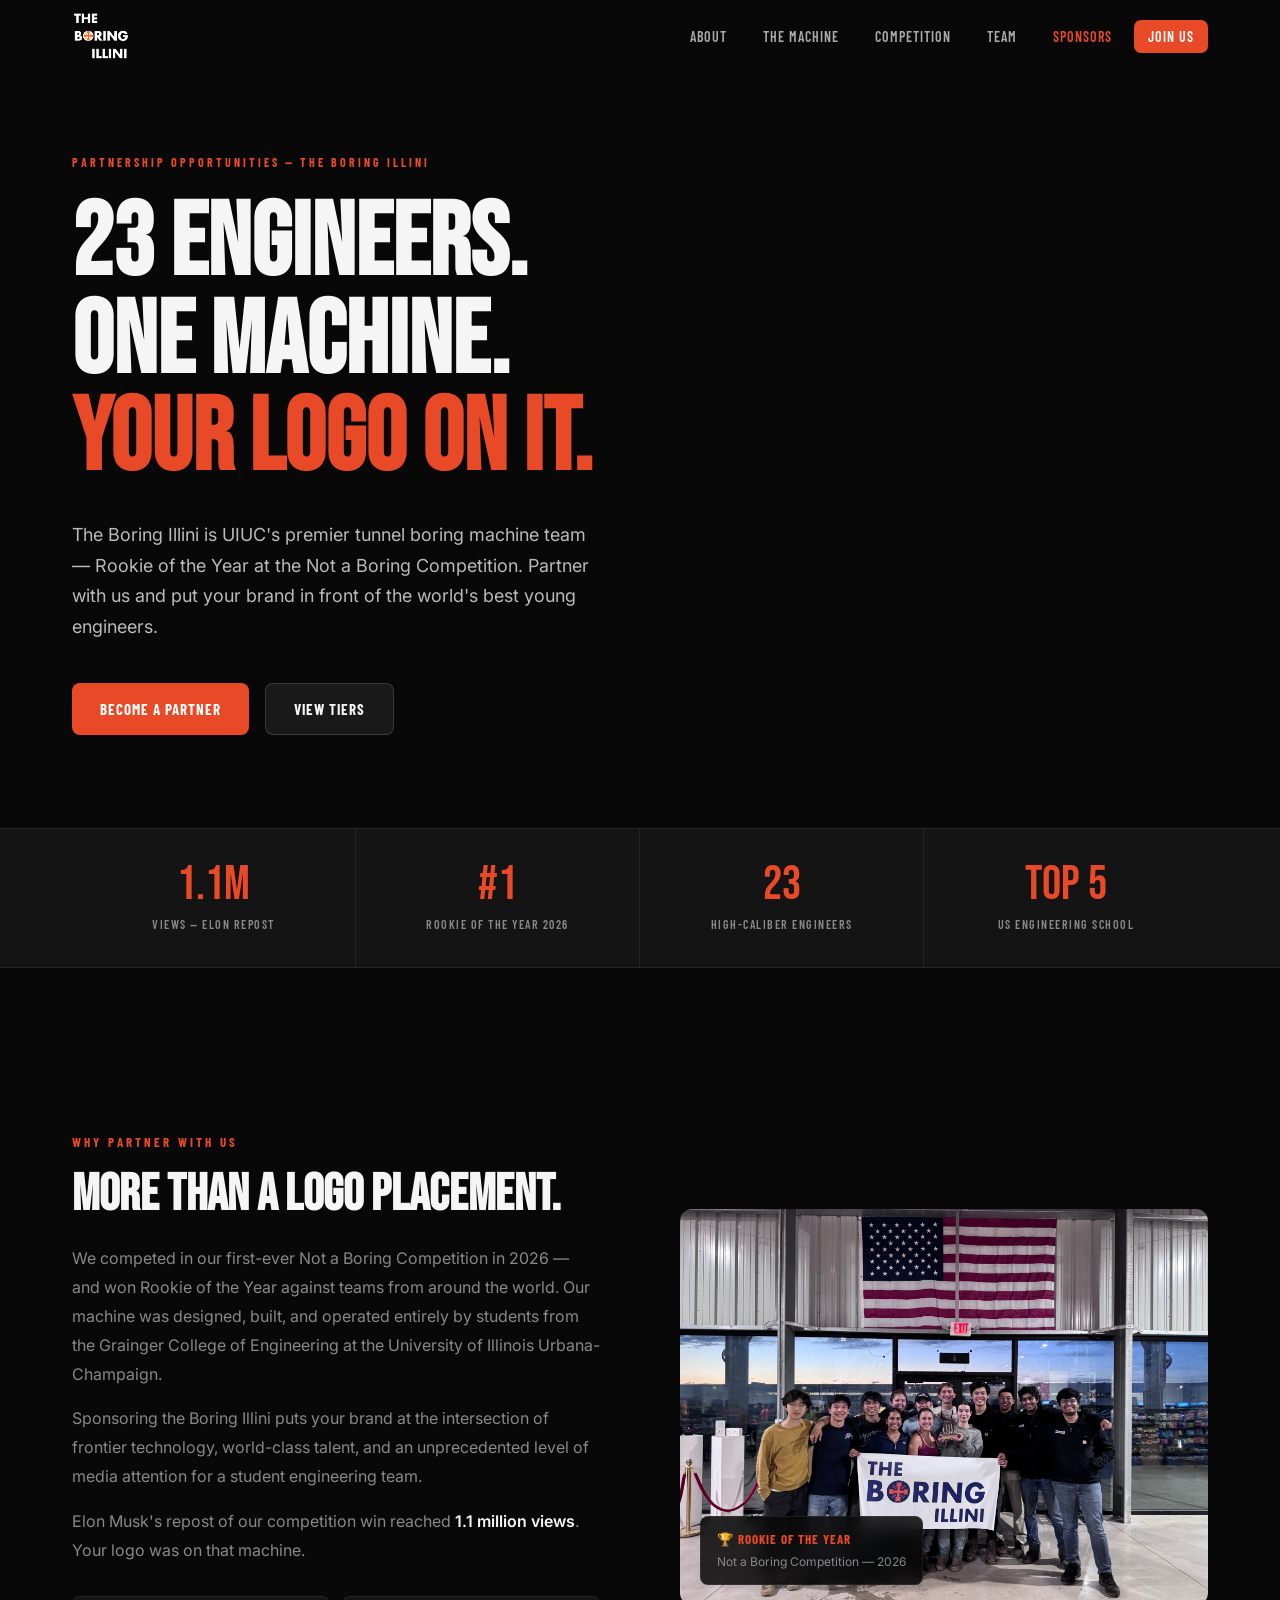
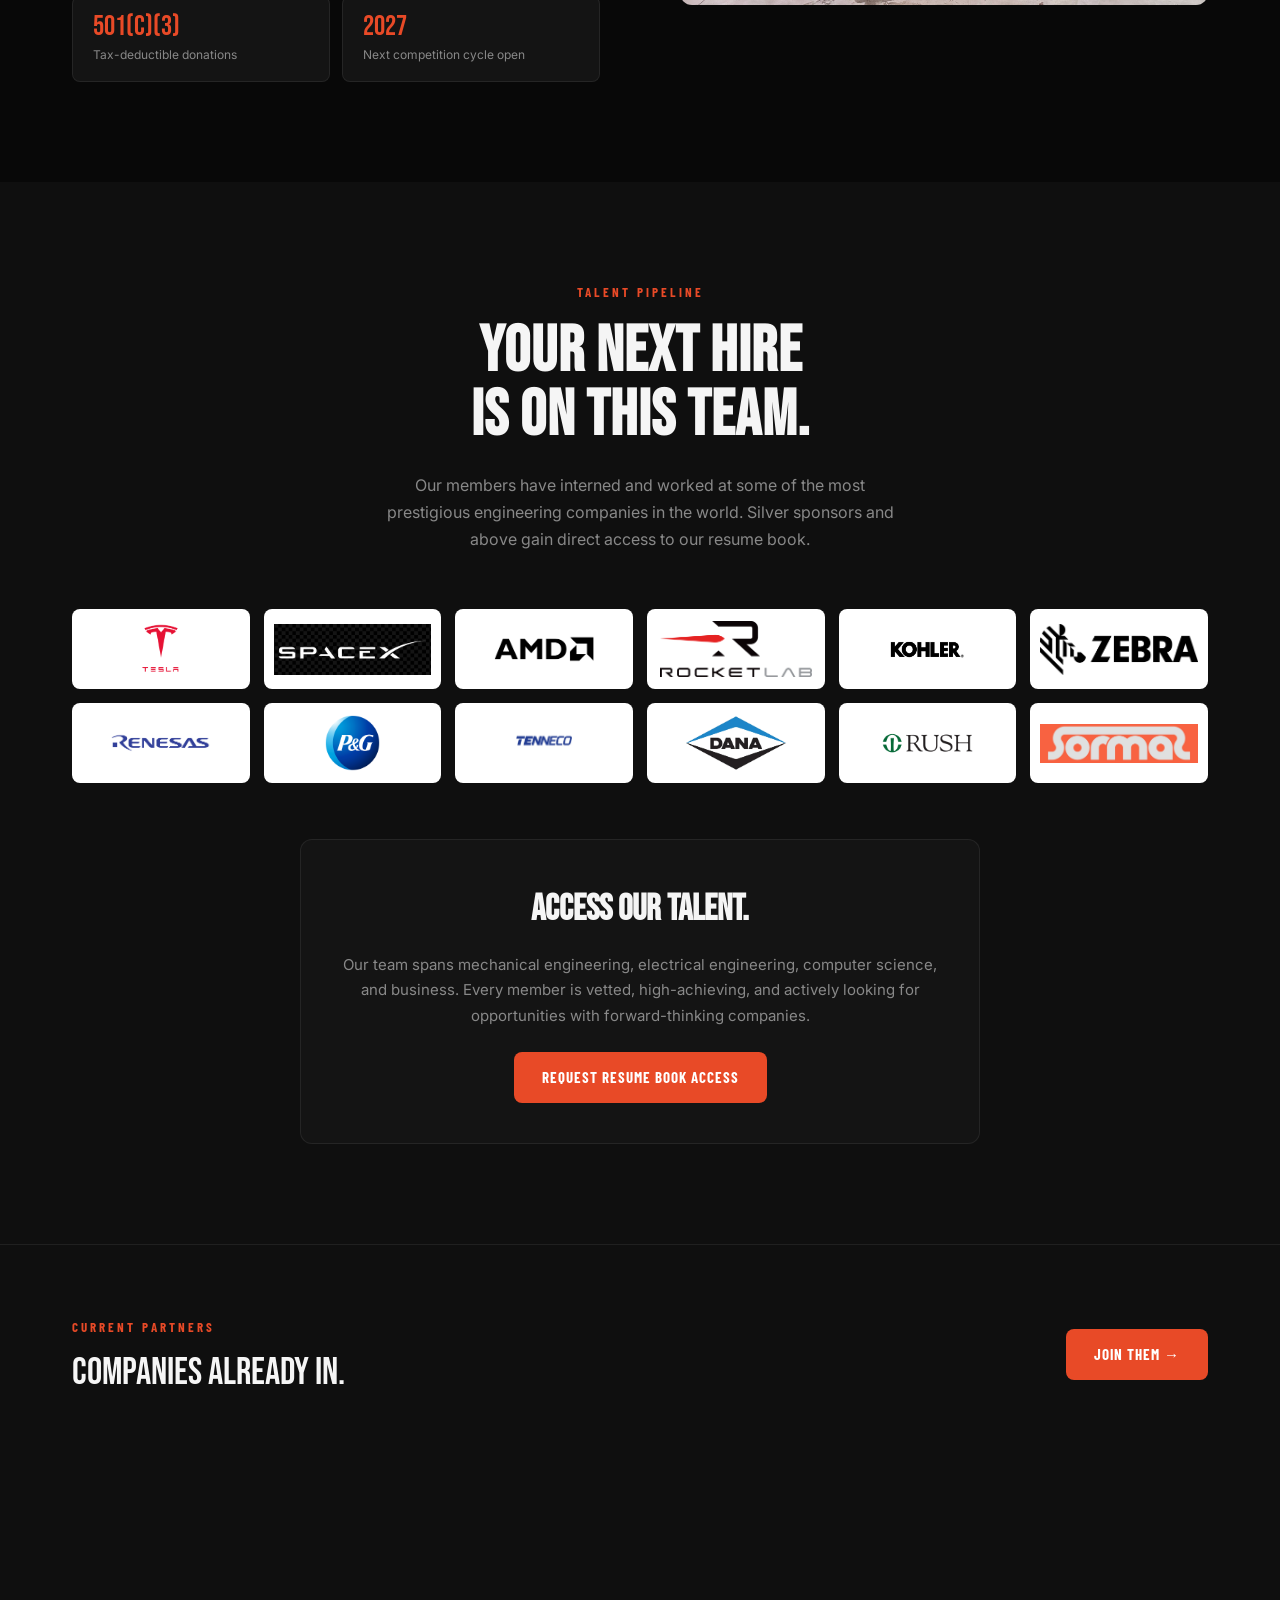
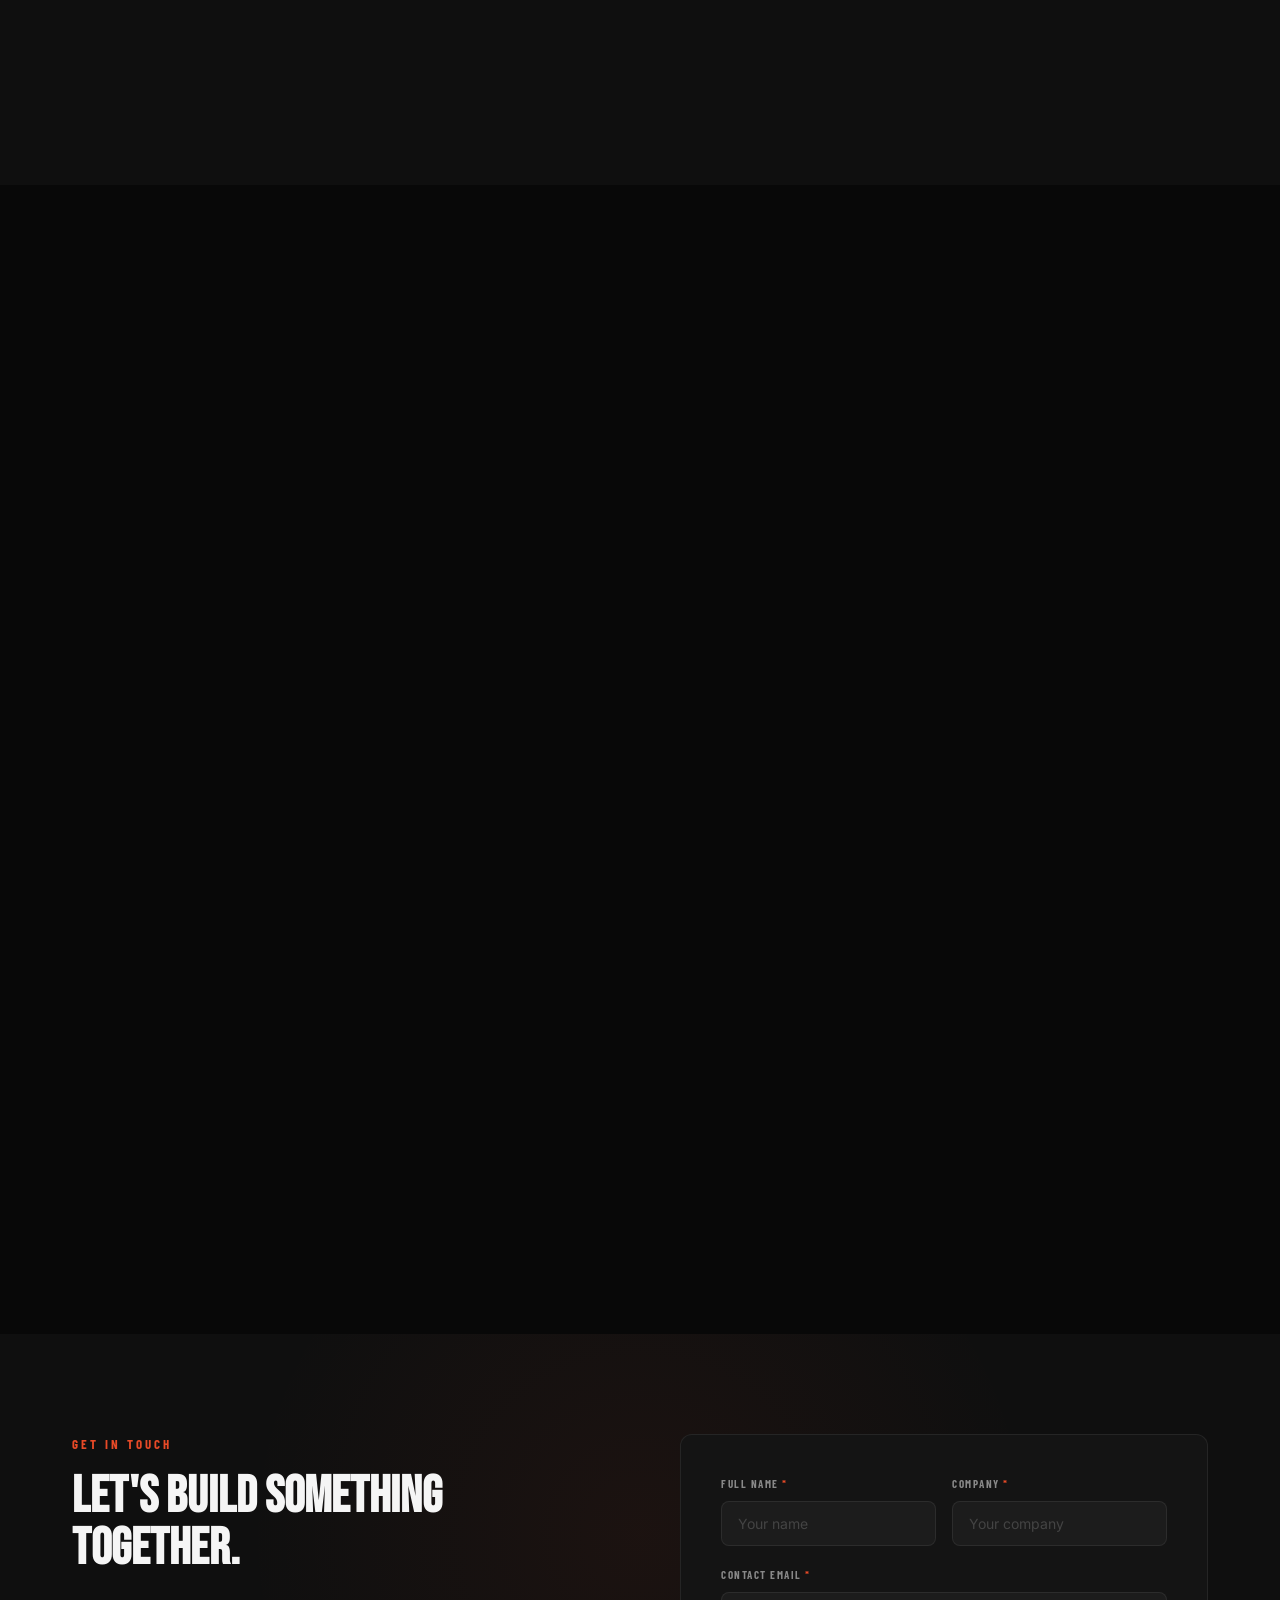
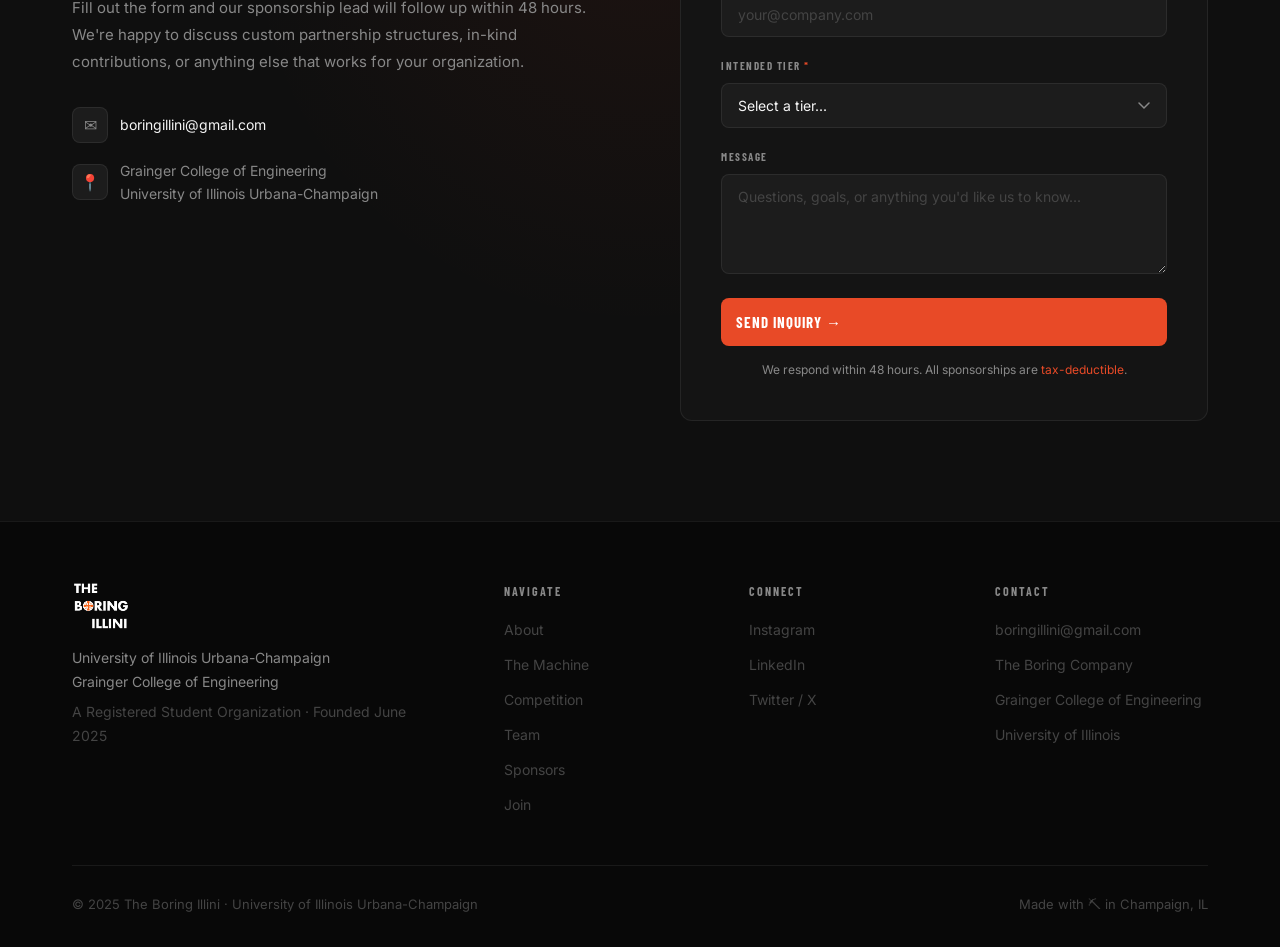
==== sponsors.html @ 0b4ba691 "Add SolidWorks to Gold, move Cadence to Platinum, add Chloe as 2027 Tunnel Lining Lead, reorder team" ====
<!DOCTYPE html>
<html lang="en">
<head>
  <meta charset="UTF-8" />
  <meta name="viewport" content="width=device-width, initial-scale=1.0" />
  <title>Partner With Us — The Boring Illini</title>
  <meta name="description" content="Partner with the Boring Illini and gain access to UIUC's top engineering talent. View sponsorship tiers and get in touch." />

  <meta property="og:type" content="website" />
  <meta property="og:url" content="https://www.boringillini.com/sponsors.html" />
  <meta property="og:title" content="Partner With Us — The Boring Illini" />
  <meta property="og:description" content="Partner with UIUC's tunnel boring machine team. Access top engineering talent, brand visibility, and recruiting pipeline." />
  <meta property="og:image" content="https://www.boringillini.com/assets/logos/B-real2.JPG" />
  <meta name="twitter:card" content="summary_large_image" />
  <meta name="twitter:title" content="Partner With Us — The Boring Illini" />
  <meta name="twitter:description" content="Partner with UIUC's tunnel boring machine team. Access top engineering talent and brand visibility." />
  <meta name="twitter:image" content="https://www.boringillini.com/assets/logos/B-real2.JPG" />
  <link rel="icon" type="image/png" href="assets/logos/BoringIlliniLogo.png" />
  <link rel="apple-touch-icon" href="assets/logos/BoringIlliniLogo.png" />

  <link rel="preconnect" href="https://fonts.googleapis.com" />
  <link rel="preconnect" href="https://fonts.gstatic.com" crossorigin />
  <link href="https://fonts.googleapis.com/css2?family=Bebas+Neue&family=Inter:wght@300;400;500;600;700&family=Barlow+Condensed:wght@400;600;700;800&display=swap" rel="stylesheet" />
  <link rel="stylesheet" href="style.css" />

  <style>
    /* ── Hero ───────────────────────────────────────────────── */
    .sp-hero {
      position: relative;
      min-height: 92vh;
      display: flex;
      align-items: center;
      overflow: hidden;
    }
    .sp-hero-bg {
      position: absolute;
      inset: 0;
      background-image: url('assets/logos/B-real3.JPG');
      background-size: cover;
      background-position: center 35%;
      z-index: 0;
    }
    .sp-hero-overlay {
      position: absolute;
      inset: 0;
      background: linear-gradient(105deg, rgba(8,8,8,0.92) 45%, rgba(8,8,8,0.55) 100%);
      z-index: 1;
    }
    .sp-hero-content {
      position: relative;
      z-index: 2;
      max-width: 760px;
      padding: 140px 32px 80px;
      margin: 0 auto 0 calc((100vw - 1200px) / 2);
    }
    @media (max-width: 1264px) { .sp-hero-content { margin-left: 32px; } }
    .sp-hero-eyebrow {
      font-family: var(--font-head);
      font-size: 12px;
      font-weight: 700;
      letter-spacing: 3px;
      text-transform: uppercase;
      color: var(--orange);
      margin-bottom: 24px;
    }
    .sp-hero h1 {
      font-family: var(--font-display);
      font-size: clamp(56px, 8vw, 104px);
      line-height: 0.95;
      color: var(--text);
      margin-bottom: 32px;
    }
    .sp-hero h1 em {
      font-style: normal;
      color: var(--orange);
    }
    .sp-hero-sub {
      font-size: 18px;
      color: rgba(245,245,245,0.75);
      line-height: 1.7;
      max-width: 520px;
      margin-bottom: 40px;
    }
    .sp-hero-actions { display: flex; gap: 16px; flex-wrap: wrap; }

    /* ── Proof bar ──────────────────────────────────────────── */
    .sp-proof-bar {
      background: var(--bg-2);
      border-top: 1px solid var(--border);
      border-bottom: 1px solid var(--border);
      padding: 0;
    }
    .sp-proof-inner {
      max-width: 1200px;
      margin: 0 auto;
      padding: 0 32px;
      display: grid;
      grid-template-columns: repeat(4, 1fr);
    }
    .sp-proof-item {
      padding: 32px 24px;
      border-right: 1px solid var(--border);
      text-align: center;
    }
    .sp-proof-item:last-child { border-right: none; }
    .sp-proof-num {
      font-family: var(--font-display);
      font-size: 48px;
      color: var(--orange);
      line-height: 1;
      margin-bottom: 6px;
    }
    .sp-proof-label {
      font-family: var(--font-head);
      font-size: 12px;
      font-weight: 600;
      letter-spacing: 1.5px;
      text-transform: uppercase;
      color: var(--text-muted);
    }

    /* ── Why section ────────────────────────────────────────── */
    .sp-why {
      padding: 100px 0;
      background: var(--bg);
    }
    .sp-why-grid {
      display: grid;
      grid-template-columns: 1fr 1fr;
      gap: 80px;
      align-items: center;
      margin-top: 64px;
    }
    .sp-why-text h2 {
      font-family: var(--font-display);
      font-size: clamp(40px, 4vw, 60px);
      line-height: 1;
      color: var(--text);
      margin-bottom: 24px;
    }
    .sp-why-text p {
      color: var(--text-muted);
      font-size: 16px;
      line-height: 1.8;
      margin-bottom: 16px;
    }
    .sp-why-photo {
      position: relative;
      border-radius: var(--radius-lg);
      overflow: hidden;
      aspect-ratio: 4/3;
    }
    .sp-why-photo img {
      width: 100%;
      height: 100%;
      object-fit: cover;
      object-position: center 30%;
    }
    .sp-why-photo-badge {
      position: absolute;
      bottom: 20px;
      left: 20px;
      background: rgba(8,8,8,0.85);
      border: 1px solid var(--border);
      border-radius: var(--radius);
      padding: 12px 16px;
      backdrop-filter: blur(8px);
    }
    .sp-why-photo-badge-title {
      font-family: var(--font-head);
      font-size: 13px;
      font-weight: 700;
      color: var(--orange);
      letter-spacing: 1px;
      text-transform: uppercase;
    }
    .sp-why-photo-badge-sub {
      font-size: 12px;
      color: var(--text-muted);
      margin-top: 2px;
    }

    /* ── Talent section ─────────────────────────────────────── */
    .sp-talent {
      padding: 100px 0;
      background: var(--bg-1);
    }
    .sp-talent-header { text-align: center; margin-bottom: 16px; }
    .sp-talent-sub {
      text-align: center;
      color: var(--text-muted);
      font-size: 16px;
      max-width: 520px;
      margin: 0 auto 56px;
      line-height: 1.7;
    }
    .sp-talent-logos {
      display: grid;
      grid-template-columns: repeat(6, 1fr);
      gap: 14px;
      margin-bottom: 56px;
    }
    .sp-tl-wrap {
      background: #fff;
      border-radius: 8px;
      padding: 8px 10px;
      height: 80px;
      display: flex;
      align-items: center;
      justify-content: center;
      transition: transform 0.18s, box-shadow 0.18s;
    }
    .sp-tl-wrap:hover { transform: translateY(-2px); box-shadow: 0 6px 20px rgba(0,0,0,0.3); }
    .sp-tl-wrap img {
      display: block;
      height: 56px;
      width: auto;
      object-fit: contain;
      mix-blend-mode: multiply;
    }
    .sp-tl-wrap img.logo-invert { filter: invert(1); }
    .sp-talent-cta {
      text-align: center;
      padding: 40px;
      background: var(--bg-2);
      border: 1px solid var(--border);
      border-radius: var(--radius-lg);
      max-width: 680px;
      margin: 0 auto;
    }
    .sp-talent-cta h3 {
      font-family: var(--font-display);
      font-size: 36px;
      color: var(--text);
      margin-bottom: 12px;
    }
    .sp-talent-cta p {
      color: var(--text-muted);
      font-size: 15px;
      line-height: 1.7;
      margin-bottom: 24px;
    }

    /* ── Benefits ───────────────────────────────────────────── */
    .sp-benefits {
      padding: 100px 0;
      background: var(--bg);
    }
    .sp-benefits-grid {
      display: grid;
      grid-template-columns: repeat(3, 1fr);
      gap: 2px;
      background: var(--border);
      border: 1px solid var(--border);
      border-radius: var(--radius-lg);
      overflow: hidden;
      margin-top: 56px;
    }
    .sp-benefit-card {
      background: var(--bg-1);
      padding: 40px 32px;
      transition: background 0.2s;
    }
    .sp-benefit-card:hover { background: var(--bg-2); }
    .sp-benefit-icon {
      width: 48px;
      height: 48px;
      background: rgba(232,74,39,0.1);
      border: 1px solid rgba(232,74,39,0.25);
      border-radius: var(--radius);
      display: flex;
      align-items: center;
      justify-content: center;
      font-size: 22px;
      margin-bottom: 20px;
    }
    .sp-benefit-title {
      font-family: var(--font-display);
      font-size: 26px;
      color: var(--text);
      margin-bottom: 12px;
      line-height: 1;
    }
    .sp-benefit-desc {
      font-size: 14px;
      color: var(--text-muted);
      line-height: 1.7;
    }
    .sp-benefit-tier {
      margin-top: 20px;
      font-family: var(--font-head);
      font-size: 11px;
      font-weight: 700;
      letter-spacing: 1.5px;
      text-transform: uppercase;
      color: var(--orange);
    }

    /* ── Social proof ───────────────────────────────────────── */
    .sp-social-proof {
      padding: 100px 0;
      background: var(--bg-1);
    }
    .sp-proof-cards {
      display: grid;
      grid-template-columns: 1fr 1fr;
      gap: 24px;
      margin-top: 56px;
    }
    .sp-proof-card {
      background: var(--bg-2);
      border: 1px solid var(--border);
      border-radius: var(--radius-lg);
      overflow: hidden;
    }
    .sp-proof-card-img {
      width: 100%;
      aspect-ratio: 16/9;
      object-fit: cover;
      object-position: center 30%;
      display: block;
    }
    .sp-proof-card-body {
      padding: 28px 32px;
    }
    .sp-proof-card-tag {
      font-family: var(--font-head);
      font-size: 11px;
      font-weight: 700;
      letter-spacing: 2px;
      text-transform: uppercase;
      color: var(--orange);
      margin-bottom: 10px;
    }
    .sp-proof-card-title {
      font-family: var(--font-display);
      font-size: 28px;
      color: var(--text);
      line-height: 1;
      margin-bottom: 10px;
    }
    .sp-proof-card-desc {
      font-size: 14px;
      color: var(--text-muted);
      line-height: 1.7;
    }

    /* ── Tiers ──────────────────────────────────────────────── */
    .sp-tiers {
      padding: 100px 0;
      background: var(--bg);
    }
    .sp-tiers-intro {
      text-align: center;
      margin-bottom: 64px;
    }
    .sp-tiers-intro h2 {
      font-family: var(--font-display);
      font-size: clamp(40px, 5vw, 72px);
      color: var(--text);
      line-height: 1;
      margin-bottom: 16px;
    }
    .sp-tiers-intro p {
      color: var(--text-muted);
      font-size: 16px;
      max-width: 480px;
      margin: 0 auto;
      line-height: 1.7;
    }
    .sp-tier-cards {
      display: grid;
      grid-template-columns: repeat(5, 1fr);
      gap: 16px;
      margin-bottom: 48px;
    }
    .sp-tier-card {
      background: var(--bg-2);
      border: 1px solid var(--border);
      border-radius: var(--radius-lg);
      padding: 28px 20px;
      transition: var(--transition);
      position: relative;
    }
    .sp-tier-card:hover { border-color: var(--border-hi); transform: translateY(-4px); }
    .sp-tier-card.featured {
      border-color: var(--orange);
      background: rgba(232,74,39,0.05);
    }
    .sp-tier-card.featured:hover { box-shadow: 0 12px 40px rgba(232,74,39,0.15); }
    .sp-tier-featured-badge {
      position: absolute;
      top: -12px;
      left: 50%;
      transform: translateX(-50%);
      background: var(--orange);
      color: #fff;
      font-family: var(--font-head);
      font-size: 10px;
      font-weight: 700;
      letter-spacing: 1.5px;
      text-transform: uppercase;
      padding: 4px 12px;
      border-radius: 100px;
      white-space: nowrap;
    }
    .sp-tier-name {
      font-family: var(--font-head);
      font-size: 13px;
      font-weight: 700;
      letter-spacing: 2px;
      text-transform: uppercase;
      margin-bottom: 8px;
    }
    .sp-tier-price {
      font-family: var(--font-display);
      font-size: 32px;
      color: var(--text);
      line-height: 1;
      margin-bottom: 20px;
    }
    .sp-tier-price span { font-size: 16px; color: var(--text-muted); }
    .sp-tier-divider { border: none; border-top: 1px solid var(--border); margin-bottom: 20px; }
    .sp-tier-perks { list-style: none; display: flex; flex-direction: column; gap: 10px; }
    .sp-tier-perks li {
      font-size: 13px;
      color: var(--text-muted);
      display: flex;
      gap: 8px;
      align-items: flex-start;
      line-height: 1.4;
    }
    .sp-tier-perks li .ck { color: var(--orange); flex-shrink: 0; font-size: 12px; margin-top: 1px; }
    .sp-tier-perks li .na { color: var(--text-dim); flex-shrink: 0; font-size: 12px; margin-top: 1px; }
    .sp-tier-card.featured .sp-tier-perks li { color: var(--text); }

    /* Contribution types */
    .sp-contrib-row {
      display: grid;
      grid-template-columns: repeat(3, 1fr);
      gap: 2px;
      margin-top: 48px;
      background: var(--border);
      border: 1px solid var(--border);
      border-radius: var(--radius-lg);
      overflow: hidden;
    }
    .sp-contrib-card {
      background: var(--bg-2);
      padding: 36px 32px;
      transition: background 0.2s;
      position: relative;
    }
    .sp-contrib-card:hover { background: var(--bg-3); }
    .sp-contrib-number {
      font-family: var(--font-display);
      font-size: 48px;
      color: rgba(232,74,39,0.15);
      line-height: 1;
      margin-bottom: 16px;
      letter-spacing: -1px;
    }
    .sp-contrib-title {
      font-family: var(--font-head);
      font-size: 17px;
      font-weight: 700;
      color: var(--text);
      letter-spacing: 0.5px;
      margin-bottom: 10px;
      text-transform: uppercase;
    }
    .sp-contrib-desc { font-size: 14px; color: var(--text-muted); line-height: 1.7; }

    /* ── Form ───────────────────────────────────────────────── */
    .sp-form-section {
      padding: 100px 0;
      background: var(--bg-1);
      position: relative;
      overflow: hidden;
    }
    .sp-form-section::before {
      content: '';
      position: absolute;
      top: -200px;
      left: 50%;
      transform: translateX(-50%);
      width: 800px;
      height: 800px;
      background: radial-gradient(circle, rgba(232,74,39,0.06) 0%, transparent 70%);
      pointer-events: none;
    }
    .sp-form-inner {
      display: grid;
      grid-template-columns: 1fr 1fr;
      gap: 80px;
      align-items: start;
      position: relative;
      z-index: 1;
    }
    .sp-form-left h2 {
      font-family: var(--font-display);
      font-size: clamp(40px, 4vw, 64px);
      color: var(--text);
      line-height: 1;
      margin-bottom: 20px;
    }
    .sp-form-left p {
      color: var(--text-muted);
      font-size: 15px;
      line-height: 1.8;
      margin-bottom: 32px;
    }
    .sp-form-contact-item {
      display: flex;
      align-items: center;
      gap: 12px;
      margin-bottom: 16px;
      font-size: 14px;
      color: var(--text-muted);
    }
    .sp-form-contact-icon {
      width: 36px;
      height: 36px;
      background: var(--bg-3);
      border: 1px solid var(--border);
      border-radius: var(--radius);
      display: flex;
      align-items: center;
      justify-content: center;
      font-size: 16px;
      flex-shrink: 0;
    }
    .sp-form-contact-item a { color: var(--text); }
    .sp-form-contact-item a:hover { color: var(--orange); }
    .sp-form-right {
      background: var(--bg-2);
      border: 1px solid var(--border);
      border-radius: var(--radius-lg);
      padding: 40px;
    }
    .sp-form-group {
      display: flex;
      flex-direction: column;
      gap: 8px;
      margin-bottom: 20px;
    }
    .sp-form-group label {
      font-family: var(--font-head);
      font-size: 11px;
      font-weight: 700;
      letter-spacing: 1.5px;
      text-transform: uppercase;
      color: var(--text-muted);
    }
    .sp-form-group label .req { color: var(--orange); }
    .sp-form-group input,
    .sp-form-group select,
    .sp-form-group textarea {
      background: var(--bg-3);
      border: 1px solid var(--border);
      border-radius: var(--radius);
      padding: 13px 16px;
      font-family: var(--font-body);
      font-size: 14px;
      color: var(--text);
      outline: none;
      transition: border-color 0.2s;
      width: 100%;
    }
    .sp-form-group input::placeholder,
    .sp-form-group textarea::placeholder { color: var(--text-dim); }
    .sp-form-group input:focus,
    .sp-form-group select:focus,
    .sp-form-group textarea:focus { border-color: var(--orange); }
    .sp-form-group select {
      appearance: none;
      background-image: url("data:image/svg+xml,%3Csvg xmlns='http://www.w3.org/2000/svg' width='12' height='8' viewBox='0 0 12 8'%3E%3Cpath d='M1 1l5 5 5-5' stroke='%23888' stroke-width='1.5' fill='none' stroke-linecap='round'/%3E%3C/svg%3E");
      background-repeat: no-repeat;
      background-position: right 16px center;
      cursor: pointer;
    }
    .sp-form-group select option { background: var(--bg-3); }
    .sp-form-group textarea { resize: vertical; min-height: 100px; }
    .sp-form-row { display: grid; grid-template-columns: 1fr 1fr; gap: 16px; }
    .sp-form-submit {
      width: 100%;
      padding: 15px;
      font-size: 15px;
      border-radius: var(--radius);
      margin-top: 4px;
    }
    .sp-form-note {
      text-align: center;
      margin-top: 14px;
      font-size: 12px;
      color: var(--text-muted);
    }
    .sp-form-note a { color: var(--orange); }

    /* ── Partner logo wall ──────────────────────────────────── */
    .sp-collage {
      display: flex;
      flex-wrap: wrap;
      align-items: center;
      gap: 16px;
      padding: 8px 0;
    }
    .sp-collage-item {
      background: #fff;
      border: 1px solid var(--border);
      border-radius: 8px;
      display: flex;
      align-items: center;
      justify-content: center;
      padding: 8px 10px;
      transition: border-color 0.18s, box-shadow 0.18s;
    }
    .sp-collage-item:hover { border-color: var(--border-hi); box-shadow: 0 4px 16px rgba(0,0,0,0.4); }
    .sp-collage-item img {
      display: block;
      width: auto;
      object-fit: contain;
    }
    .sp-collage-item.tier-platinum img { height: 68px; }
    .sp-collage-item.tier-gold img     { height: 46px; }
    .sp-collage-item.tier-silver img   { height: 34px; }
    .sp-collage-item.tier-bronze img   { height: 24px; }

    /* ── Responsive ─────────────────────────────────────────── */
    @media (max-width: 1024px) {
      .sp-tier-cards { grid-template-columns: repeat(3, 1fr); }
      .sp-tier-card:nth-child(4),
      .sp-tier-card:nth-child(5) { grid-column: span 1; }
    }
    @media (max-width: 768px) {
      .sp-hero-content { padding: 120px 24px 60px; }
      .sp-proof-inner { grid-template-columns: repeat(2, 1fr); }
      .sp-why-grid { grid-template-columns: 1fr; gap: 40px; }
      .sp-benefits-grid { grid-template-columns: 1fr; }
      .sp-proof-cards { grid-template-columns: 1fr; }
      .sp-tier-cards { grid-template-columns: 1fr 1fr; }
      .sp-form-inner { grid-template-columns: 1fr; gap: 40px; }
      .sp-form-row { grid-template-columns: 1fr; }
      .sp-contrib-row { grid-template-columns: 1fr; }
    }
    @media (max-width: 480px) {
      .sp-tier-cards { grid-template-columns: 1fr; }
      .sp-proof-inner { grid-template-columns: 1fr 1fr; }
    }
  </style>
</head>
<body>

  <!-- NAV -->
  <nav id="navbar">
    <div class="nav-container">
      <a href="index.html" class="nav-logo">
        <img src="assets/logos/BoringIlliniLogoWhite.png" alt="The Boring Illini" class="nav-logo-img" />
      </a>
      <ul class="nav-links">
        <li><a href="index.html#about">About</a></li>
        <li><a href="index.html#machine">The Machine</a></li>
        <li><a href="index.html#competition">Competition</a></li>
        <li><a href="index.html#team">Team</a></li>
        <li><a href="sponsors.html" style="color:var(--orange)">Sponsors</a></li>
        <li><a href="index.html#join" class="nav-cta">Join Us</a></li>
      </ul>
      <button class="hamburger" id="hamburger" aria-label="Toggle menu">
        <span></span><span></span><span></span>
      </button>
    </div>
    <div class="mobile-menu" id="mobileMenu">
      <a href="index.html#about">About</a>
      <a href="index.html#machine">The Machine</a>
      <a href="index.html#competition">Competition</a>
      <a href="index.html#team">Team</a>
      <a href="sponsors.html">Sponsors</a>
      <a href="index.html#join">Join Us</a>
    </div>
  </nav>

  <!-- ═══════════════════════════════════════════════ HERO -->
  <section class="sp-hero">
    <div class="sp-hero-bg"></div>
    <div class="sp-hero-overlay"></div>
    <div class="sp-hero-content">
      <div class="sp-hero-eyebrow reveal">Partnership Opportunities — The Boring Illini</div>
      <h1 class="reveal">23 Engineers.<br />One Machine.<br /><em>Your Logo On It.</em></h1>
      <p class="sp-hero-sub reveal">The Boring Illini is UIUC's premier tunnel boring machine team — Rookie of the Year at the Not a Boring Competition. Partner with us and put your brand in front of the world's best young engineers.</p>
      <div class="sp-hero-actions reveal">
        <a href="#inquiry" class="btn btn-primary">Become a Partner</a>
        <a href="#tiers" class="btn btn-ghost">View Tiers</a>
      </div>
    </div>
  </section>

  <!-- ═══════════════════════════════════════════════ PROOF BAR -->
  <div class="sp-proof-bar">
    <div class="sp-proof-inner">
      <div class="sp-proof-item">
        <div class="sp-proof-num">1.1M</div>
        <div class="sp-proof-label">Views — Elon Repost</div>
      </div>
      <div class="sp-proof-item">
        <div class="sp-proof-num">#1</div>
        <div class="sp-proof-label">Rookie of the Year 2026</div>
      </div>
      <div class="sp-proof-item">
        <div class="sp-proof-num">23</div>
        <div class="sp-proof-label">High-Caliber Engineers</div>
      </div>
      <div class="sp-proof-item">
        <div class="sp-proof-num">Top 5</div>
        <div class="sp-proof-label">US Engineering School</div>
      </div>
    </div>
  </div>

  <!-- ═══════════════════════════════════════════════ WHY US -->
  <section class="sp-why">
    <div class="container">
      <div class="sp-why-grid">
        <div class="sp-why-text reveal">
          <div class="section-label">Why Partner With Us</div>
          <h2>More Than a Logo Placement.</h2>
          <p>We competed in our first-ever Not a Boring Competition in 2026 — and won Rookie of the Year against teams from around the world. Our machine was designed, built, and operated entirely by students from the Grainger College of Engineering at the University of Illinois Urbana-Champaign.</p>
          <p>Sponsoring the Boring Illini puts your brand at the intersection of frontier technology, world-class talent, and an unprecedented level of media attention for a student engineering team.</p>
          <p>Elon Musk's repost of our competition win reached <strong>1.1 million views</strong>. Your logo was on that machine.</p>
          <div style="margin-top:32px;display:flex;gap:12px;flex-wrap:wrap">
            <div style="background:var(--bg-2);border:1px solid var(--border);border-radius:var(--radius);padding:16px 20px;flex:1;min-width:140px;">
              <div style="font-family:var(--font-display);font-size:28px;color:var(--orange);line-height:1">501(c)(3)</div>
              <div style="font-size:12px;color:var(--text-muted);margin-top:4px">Tax-deductible donations</div>
            </div>
            <div style="background:var(--bg-2);border:1px solid var(--border);border-radius:var(--radius);padding:16px 20px;flex:1;min-width:140px;">
              <div style="font-family:var(--font-display);font-size:28px;color:var(--orange);line-height:1">2027</div>
              <div style="font-size:12px;color:var(--text-muted);margin-top:4px">Next competition cycle open</div>
            </div>
          </div>
        </div>
        <div class="sp-why-photo reveal">
          <img src="assets/logos/ROTY-picture.jpeg" alt="Boring Illini Rookie of the Year" />
          <div class="sp-why-photo-badge">
            <div class="sp-why-photo-badge-title">🏆 Rookie of the Year</div>
            <div class="sp-why-photo-badge-sub">Not a Boring Competition — 2026</div>
          </div>
        </div>
      </div>
    </div>
  </section>

  <!-- ═══════════════════════════════════════════════ TALENT -->
  <section class="sp-talent">
    <div class="container">
      <div class="sp-talent-header reveal">
        <div class="section-label">Talent Pipeline</div>
        <h2 class="section-title">Your Next Hire<br />Is On This Team.</h2>
      </div>
      <p class="sp-talent-sub reveal">Our members have interned and worked at some of the most prestigious engineering companies in the world. Silver sponsors and above gain direct access to our resume book.</p>
      <div class="sp-talent-logos reveal">
        <div class="sp-tl-wrap"><img src="assets/logos/Tesla_logo.png" alt="Tesla" style="mix-blend-mode:normal;" /></div>
        <div class="sp-tl-wrap"><img src="assets/logos/spacex-logo-black-png-2460x800-11735762205bwsgpqgdcn.webp" alt="SpaceX" class="logo-invert" /></div>
        <div class="sp-tl-wrap"><img src="assets/logos/AMD-Logo.jpg" alt="AMD" /></div>
        <div class="sp-tl-wrap"><img src="assets/logos/rocketlab.png" alt="Rocket Lab" /></div>
        <div class="sp-tl-wrap"><img src="assets/logos/kohler.jpeg" alt="Kohler" /></div>
        <div class="sp-tl-wrap"><img src="assets/logos/zebra%20logo.jpeg" alt="Zebra Technologies" /></div>
        <div class="sp-tl-wrap"><img src="assets/logos/renesas-electronics-vector-logo.png" alt="Renesas" /></div>
        <div class="sp-tl-wrap"><img src="assets/logos/Multimedia_Logos_phase_logo_2018_PGlogo.png" alt="P&G" /></div>
        <div class="sp-tl-wrap"><img src="assets/logos/Tenneco.jpg" alt="Tenneco" /></div>
        <div class="sp-tl-wrap"><img src="assets/logos/dana_logo.webp" alt="Dana Incorporated" /></div>
        <div class="sp-tl-wrap"><img src="assets/logos/rush_logo.png" alt="Rush Medical" /></div>
        <div class="sp-tl-wrap"><img src="assets/logos/sormaz.jpeg" alt="Sormaz" /></div>
      </div>
      <div class="sp-talent-cta reveal">
        <h3>Access Our Talent.</h3>
        <p>Our team spans mechanical engineering, electrical engineering, computer science, and business. Every member is vetted, high-achieving, and actively looking for opportunities with forward-thinking companies.</p>
        <a href="#inquiry" class="btn btn-primary">Request Resume Book Access</a>
      </div>
    </div>
  </section>

  <!-- ═══════════════════════════════════════════════ CURRENT PARTNERS -->
  <section style="background:var(--bg-1);padding:72px 0;border-top:1px solid var(--border)">
    <div class="container">
      <div style="display:flex;align-items:center;justify-content:space-between;margin-bottom:48px;flex-wrap:wrap;gap:16px">
        <div>
          <div class="section-label">Current Partners</div>
          <div style="font-family:var(--font-display);font-size:clamp(28px,3vw,40px);color:var(--text);line-height:1;margin-top:6px">Companies Already In.</div>
        </div>
        <a href="#inquiry" class="btn btn-primary">Join Them →</a>
      </div>
      <div class="sp-collage reveal">
        <!-- Platinum — largest -->
        <div class="sp-collage-item tier-platinum"><img src="assets/logos/uiuc-mechse.png" alt="MechSE UIUC" /></div>
        <div class="sp-collage-item tier-platinum"><img src="assets/logos/chicago-metal1.png" alt="Chicago Metal" /></div>
        <div class="sp-collage-item tier-platinum"><img src="assets/logos/sumitomo.png" alt="Sumitomo" /></div>
        <div class="sp-collage-item tier-platinum"><img src="assets/logos/illinois-green-fund.png" alt="Illinois Green Fund" /></div>
        <div class="sp-collage-item tier-platinum"><img src="assets/logos/cadence.png" alt="Cadence" /></div>
        <!-- Gold -->
        <div class="sp-collage-item tier-gold"><img src="assets/logos/SolidWorks-Logo.jpg" alt="SolidWorks" /></div>
        <div class="sp-collage-item tier-gold"><img src="assets/logos/edc.png" alt="EDC" /></div>
        <!-- Silver -->
        <div class="sp-collage-item tier-silver"><img src="assets/logos/bonnell.svg" alt="Bonnell" /></div>
        <div class="sp-collage-item tier-silver"><img src="assets/logos/akkerman.svg" alt="Akkerman" /></div>
        <div class="sp-collage-item tier-silver"><img src="assets/logos/nova-advisors.jpg" alt="Nova Advisors" /></div>
        <!-- Bronze — smallest -->
        <div class="sp-collage-item tier-bronze"><img src="assets/logos/ec.jpg" alt="EC" /></div>
        <div class="sp-collage-item tier-bronze"><img src="assets/logos/sormaz.jpeg" alt="Sormaz" /></div>
        <div class="sp-collage-item tier-bronze"><img src="assets/logos/illini-dads.png" alt="Illini Dads" /></div>
        <div class="sp-collage-item tier-bronze"><img src="assets/logos/fastenal.png" alt="Fastenal" /></div>
        <div class="sp-collage-item tier-bronze"><img src="assets/logos/grainger.png" alt="Grainger" /></div>
        <div class="sp-collage-item tier-bronze"><img src="assets/logos/cat.png" alt="Caterpillar" /></div>
        <div class="sp-collage-item tier-bronze"><img src="assets/logos/sendcutsend.svg" alt="SendCutSend" /></div>
      </div>
    </div>
  </section>

  <!-- ═══════════════════════════════════════════════ TIERS -->
  <section class="sp-tiers" id="tiers">
    <div class="container">
      <div class="sp-tiers-intro reveal">
        <div class="section-label">Sponsorship Tiers</div>
        <h2>Find Your Level.</h2>
        <p>Every contribution makes a difference. Choose the tier that fits your goals — or reach out to discuss a custom partnership.</p>
      </div>

      <div class="sp-tier-cards">
        <!-- Bronze -->
        <div class="sp-tier-card reveal">
          <div class="sp-tier-name" style="color:#CD7F32">Bronze</div>
          <div class="sp-tier-price">$500<span>+</span></div>
          <hr class="sp-tier-divider" />
          <ul class="sp-tier-perks">
            <li><span class="ck">✓</span> Tax-deductible contribution</li>
            <li><span class="ck">✓</span> Logo on website</li>
            <li><span class="ck">✓</span> Social media shoutout</li>
            <li><span class="na">—</span> Logo on hardware</li>
            <li><span class="na">—</span> Resume book access</li>
            <li><span class="na">—</span> Networking events</li>
          </ul>
        </div>
        <!-- Silver -->
        <div class="sp-tier-card reveal" style="--delay:0.05s">
          <div class="sp-tier-name" style="color:#C0C0C0">Silver</div>
          <div class="sp-tier-price">$1,000<span>+</span></div>
          <hr class="sp-tier-divider" />
          <ul class="sp-tier-perks">
            <li><span class="ck">✓</span> Tax-deductible contribution</li>
            <li><span class="ck">✓</span> Logo on website</li>
            <li><span class="ck">✓</span> Social media shoutout</li>
            <li><span class="ck">✓</span> Logo on hardware (S)</li>
            <li><span class="ck">✓</span> Resume book access</li>
            <li><span class="na">—</span> Networking events</li>
          </ul>
        </div>
        <!-- Gold -->
        <div class="sp-tier-card reveal" style="--delay:0.1s">
          <div class="sp-tier-name" style="color:#D4AF37">Gold</div>
          <div class="sp-tier-price">$2,000<span>+</span></div>
          <hr class="sp-tier-divider" />
          <ul class="sp-tier-perks">
            <li><span class="ck">✓</span> Tax-deductible contribution</li>
            <li><span class="ck">✓</span> Logo on website</li>
            <li><span class="ck">✓</span> Social media shoutout</li>
            <li><span class="ck">✓</span> Logo on hardware (M)</li>
            <li><span class="ck">✓</span> Resume book access</li>
            <li><span class="ck">✓</span> Networking events</li>
          </ul>
        </div>
        <!-- Platinum -->
        <div class="sp-tier-card reveal" style="--delay:0.15s">
          <div class="sp-tier-name" style="color:#b5c5d4">Platinum</div>
          <div class="sp-tier-price">$6,000<span>+</span></div>
          <hr class="sp-tier-divider" />
          <ul class="sp-tier-perks">
            <li><span class="ck">✓</span> Tax-deductible contribution</li>
            <li><span class="ck">✓</span> Logo on website</li>
            <li><span class="ck">✓</span> Social media shoutout</li>
            <li><span class="ck">✓</span> Logo on hardware (L)</li>
            <li><span class="ck">✓</span> Resume book access</li>
            <li><span class="ck">✓</span> Networking events</li>
            <li><span class="ck">✓</span> On-site demonstrations</li>
          </ul>
        </div>
        <!-- Partner -->
        <div class="sp-tier-card featured reveal" style="--delay:0.2s">
          <div class="sp-tier-featured-badge">Most Impactful</div>
          <div class="sp-tier-name" style="color:var(--orange)">Partner</div>
          <div class="sp-tier-price">$10,000<span>+</span></div>
          <hr class="sp-tier-divider" />
          <ul class="sp-tier-perks">
            <li><span class="ck">✓</span> Tax-deductible contribution</li>
            <li><span class="ck">✓</span> Logo on website</li>
            <li><span class="ck">✓</span> Social media shoutout</li>
            <li><span class="ck">✓</span> Logo on hardware (L)</li>
            <li><span class="ck">✓</span> Resume book access</li>
            <li><span class="ck">✓</span> Networking events</li>
            <li><span class="ck">✓</span> On-site demonstrations</li>
            <li><span class="ck">✓</span> Named partner status</li>
          </ul>
        </div>
      </div>

      <!-- Contribution types -->
      <div class="sp-contrib-row reveal">
        <div class="sp-contrib-card">
          <div class="sp-contrib-number">01</div>
          <div class="sp-contrib-title">Monetary</div>
          <div class="sp-contrib-desc">Direct funding enables competition participation, material sourcing, and manufacturing. All contributions are 501(c)(3) tax-deductible.</div>
        </div>
        <div class="sp-contrib-card">
          <div class="sp-contrib-number">02</div>
          <div class="sp-contrib-title">In-Kind</div>
          <div class="sp-contrib-desc">Hardware, tooling, raw materials, and software licenses are gladly accepted. Sponsorship value is determined by fair market value of the contribution.</div>
        </div>
        <div class="sp-contrib-card">
          <div class="sp-contrib-number">03</div>
          <div class="sp-contrib-title">Design Reviews</div>
          <div class="sp-contrib-desc">Technical expertise and engineering guidance from industry professionals accepted as in-kind sponsorship. Terms are negotiable.</div>
        </div>
      </div>
    </div>
  </section>

  <!-- ═══════════════════════════════════════════════ FORM -->
  <section class="sp-form-section" id="inquiry">
    <div class="container">
      <div class="sp-form-inner">
        <div class="sp-form-left reveal">
          <div class="section-label">Get In Touch</div>
          <h2>Let's Build Something Together.</h2>
          <p>Fill out the form and our sponsorship lead will follow up within 48 hours. We're happy to discuss custom partnership structures, in-kind contributions, or anything else that works for your organization.</p>
          <div class="sp-form-contact-item">
            <div class="sp-form-contact-icon">✉</div>
            <a href="mailto:boringillini@gmail.com">boringillini@gmail.com</a>
          </div>
          <div class="sp-form-contact-item">
            <div class="sp-form-contact-icon">📍</div>
            <span>Grainger College of Engineering<br />University of Illinois Urbana-Champaign</span>
          </div>
        </div>

        <div class="sp-form-right reveal" style="--delay:0.1s">
          <form id="sponsorForm">
            <div class="sp-form-row">
              <div class="sp-form-group">
                <label>Full Name <span class="req">*</span></label>
                <input type="text" id="f-name" placeholder="Your name" required />
              </div>
              <div class="sp-form-group">
                <label>Company <span class="req">*</span></label>
                <input type="text" id="f-company" placeholder="Your company" required />
              </div>
            </div>
            <div class="sp-form-group">
              <label>Contact Email <span class="req">*</span></label>
              <input type="email" id="f-email" placeholder="your@company.com" required />
            </div>
            <div class="sp-form-group">
              <label>Intended Tier <span class="req">*</span></label>
              <select id="f-tier" required>
                <option value="" disabled selected>Select a tier...</option>
                <option value="Bronze ($500+)">Bronze — $500+</option>
                <option value="Silver ($1,000+)">Silver — $1,000+</option>
                <option value="Gold ($2,000+)">Gold — $2,000+</option>
                <option value="Platinum ($6,000+)">Platinum — $6,000+</option>
                <option value="Partner ($10,000+)">Partner — $10,000+</option>
                <option value="In-Kind / Other">In-Kind / Other</option>
              </select>
            </div>
            <div class="sp-form-group">
              <label>Message</label>
              <textarea id="f-message" placeholder="Questions, goals, or anything you'd like us to know..."></textarea>
            </div>
            <button type="submit" class="btn btn-primary sp-form-submit">Send Inquiry →</button>
          </form>
          <p class="sp-form-note">We respond within 48 hours. All sponsorships are <a href="#">tax-deductible</a>.</p>
        </div>
      </div>
    </div>
  </section>

  <!-- FOOTER -->
  <footer class="footer">
    <div class="container">
      <div class="footer-grid">
        <div class="footer-brand">
          <div class="footer-logo">
            <img src="assets/logos/BoringIlliniLogoWhite.png" alt="The Boring Illini" class="nav-logo-img" />
          </div>
          <p>University of Illinois Urbana-Champaign<br />Grainger College of Engineering</p>
          <p class="footer-affiliation">A Registered Student Organization · Founded June 2025</p>
        </div>
        <div class="footer-links">
          <div class="footer-col">
            <div class="footer-col-title">Navigate</div>
            <a href="index.html#about">About</a>
            <a href="index.html#machine">The Machine</a>
            <a href="index.html#competition">Competition</a>
            <a href="index.html#team">Team</a>
            <a href="sponsors.html">Sponsors</a>
            <a href="index.html#join">Join</a>
          </div>
          <div class="footer-col">
            <div class="footer-col-title">Connect</div>
            <a href="https://www.instagram.com/theboringillini/" target="_blank" rel="noopener">Instagram</a>
            <a href="https://www.linkedin.com/company/the-boring-illini-uiuc/" target="_blank" rel="noopener">LinkedIn</a>
            <a href="https://x.com/TheBoringIllini" target="_blank" rel="noopener">Twitter / X</a>
          </div>
          <div class="footer-col">
            <div class="footer-col-title">Contact</div>
            <a href="mailto:boringillini@gmail.com">boringillini@gmail.com</a>
            <a href="https://www.boringcompany.com/" target="_blank" rel="noopener">The Boring Company</a>
            <a href="https://grainger.illinois.edu" target="_blank" rel="noopener">Grainger College of Engineering</a>
            <a href="https://illinois.edu" target="_blank" rel="noopener">University of Illinois</a>
          </div>
        </div>
      </div>
      <div class="footer-bottom">
        <div class="footer-copy">&copy; 2025 The Boring Illini · University of Illinois Urbana-Champaign</div>
        <div class="footer-made">Made with ⛏ in Champaign, IL</div>
      </div>
    </div>
  </footer>

  <script>
    const navbar = document.getElementById('navbar');
    window.addEventListener('scroll', () => {
      navbar.classList.toggle('scrolled', window.scrollY > 40);
    }, { passive: true });

    const hamburger = document.getElementById('hamburger');
    const mobileMenu = document.getElementById('mobileMenu');
    hamburger.addEventListener('click', () => {
      const open = mobileMenu.style.display === 'flex';
      mobileMenu.style.display = open ? 'none' : 'flex';
      hamburger.querySelector('span:nth-child(1)').style.transform = open ? '' : 'translateY(7px) rotate(45deg)';
      hamburger.querySelector('span:nth-child(2)').style.opacity = open ? '1' : '0';
      hamburger.querySelector('span:nth-child(3)').style.transform = open ? '' : 'translateY(-7px) rotate(-45deg)';
    });

    const revealObserver = new IntersectionObserver((entries) => {
      entries.forEach(e => { if (e.isIntersecting) { e.target.classList.add('visible'); revealObserver.unobserve(e.target); } });
    }, { threshold: 0.08 });
    document.querySelectorAll('.reveal').forEach(el => revealObserver.observe(el));

    document.getElementById('sponsorForm').addEventListener('submit', (e) => {
      e.preventDefault();
      const name    = document.getElementById('f-name').value;
      const company = document.getElementById('f-company').value;
      const email   = document.getElementById('f-email').value;
      const tier    = document.getElementById('f-tier').value;
      const message = document.getElementById('f-message').value;
      const body = encodeURIComponent(`Name: ${name}\nCompany: ${company}\nEmail: ${email}\nTier: ${tier}\n\nMessage:\n${message}`);
      window.location.href = `mailto:boringillini@gmail.com?subject=Sponsorship Inquiry — ${company}&body=${body}`;
    });
  </script>
</body>
</html>
---- style.css ----
/* ============================================================
   BORING ILLINI — STYLESHEET
   Dark industrial theme with UIUC Illini Orange accents
   ============================================================ */

/* ── Reset & Base ─────────────────────────────────────────── */
*, *::before, *::after { box-sizing: border-box; margin: 0; padding: 0; }

:root {
  --orange:      #E84A27;
  --orange-dim:  #c73d1f;
  --orange-glow: rgba(232, 74, 39, 0.2);
  --bg:          #080808;
  --bg-1:        #0f0f0f;
  --bg-2:        #141414;
  --bg-3:        #1c1c1c;
  --border:      rgba(255,255,255,0.07);
  --border-hi:   rgba(255,255,255,0.14);
  --text:        #f5f5f5;
  --text-muted:  #888888;
  --text-dim:    #444444;
  --radius:      8px;
  --radius-lg:   12px;
  --font-display:'Bebas Neue', sans-serif;
  --font-head:   'Barlow Condensed', sans-serif;
  --font-body:   'Inter', sans-serif;
  --transition:  0.35s cubic-bezier(0.25, 0.46, 0.45, 0.94);
  --nav-h:       72px;
}

html { scroll-behavior: smooth; font-size: 16px; }

body {
  background: var(--bg);
  color: var(--text);
  font-family: var(--font-body);
  line-height: 1.65;
  overflow-x: hidden;
  -webkit-font-smoothing: antialiased;
}

a { color: inherit; text-decoration: none; }
img { max-width: 100%; display: block; }
strong { font-weight: 600; color: var(--text); }

/* ── Hero title tweak ─────────────────────────────────────── */
.title-the { font-size: clamp(56px, 9vw, 110px); }

/* ── Machine params bar ───────────────────────────────────── */
.machine-params {
  display: grid;
  grid-template-columns: repeat(6, 1fr);
  gap: 1px;
  background: var(--border);
  border: 1px solid var(--border);
  border-radius: var(--radius);
  overflow: hidden;
  margin-bottom: 64px;
}
.param {
  background: var(--bg-2);
  padding: 20px 16px;
  text-align: center;
  transition: var(--transition);
}
.param:hover { background: var(--bg-3); }
.param-val { font-family: var(--font-display); font-size: 22px; color: var(--text); margin-bottom: 6px; line-height: 1; }
.param-key { font-family: var(--font-head); font-size: 11px; letter-spacing: 1.5px; text-transform: uppercase; color: var(--text-muted); }

/* ── Machine diagram caption ──────────────────────────────── */
.diagram-caption { text-align: center; font-size: 12px; color: var(--text-muted); margin-top: 16px; font-style: italic; }

/* ── Specs tables ─────────────────────────────────────────── */
.specs-table-row {
  display: grid;
  grid-template-columns: 1fr 1fr;
  gap: 24px;
  margin-top: 64px;
}
.specs-table {
  border: 1px solid var(--border);
  border-radius: var(--radius);
  overflow: hidden;
}
.specs-table-title {
  background: var(--bg-3);
  padding: 14px 20px;
  font-family: var(--font-head);
  font-size: 13px;
  font-weight: 700;
  letter-spacing: 2px;
  text-transform: uppercase;
  color: var(--orange);
}
.specs-row {
  display: flex;
  justify-content: space-between;
  padding: 11px 20px;
  font-size: 14px;
  border-bottom: 1px solid var(--border);
  transition: background 0.2s;
}
.specs-row:last-child { border-bottom: none; }
.specs-row:hover { background: rgba(255,255,255,0.03); }
.specs-row.header { background: var(--bg-3); font-family: var(--font-head); font-size: 12px; letter-spacing: 1px; text-transform: uppercase; color: var(--text-muted); }
.specs-row.highlight { background: rgba(232,74,39,0.07); }
.specs-row.total { background: rgba(232,74,39,0.12); font-family: var(--font-head); font-weight: 700; font-size: 15px; color: var(--text); }
.specs-row span:last-child { color: var(--text); font-weight: 500; }
.specs-row.total span:last-child { color: var(--orange); }

/* ── Subteam lead line ────────────────────────────────────── */
.subteam-lead {
  font-family: var(--font-head);
  font-size: 12px;
  font-weight: 700;
  letter-spacing: 1px;
  text-transform: uppercase;
  color: var(--orange);
  margin-top: 14px;
  padding-top: 14px;
  border-top: 1px solid var(--border);
}

/* ── Team leads label ─────────────────────────────────────── */
.team-leads-label {
  font-family: var(--font-head);
  font-size: 12px;
  font-weight: 700;
  letter-spacing: 3px;
  text-transform: uppercase;
  color: var(--text-muted);
  margin-bottom: 20px;
}

/* ── Advisor cards ────────────────────────────────────────── */
.advisors-grid {
  display: grid;
  grid-template-columns: repeat(2, 1fr);
  gap: 16px;
  margin-bottom: 32px;
}
.advisor-card {
  padding: 20px 24px;
  border: 1px solid var(--border);
  border-radius: var(--radius);
  background: var(--bg-2);
  transition: var(--transition);
}
.advisor-card:hover { border-color: var(--border-hi); }
.advisor-name { font-family: var(--font-head); font-size: 17px; font-weight: 700; color: var(--text); margin-bottom: 4px; }
.advisor-role { font-size: 13px; color: var(--orange); margin-bottom: 4px; font-family: var(--font-head); font-weight: 600; letter-spacing: 0.5px; }
.advisor-dept { font-size: 12px; color: var(--text-muted); }

/* ── Named sponsor boxes ──────────────────────────────────── */
.sponsor-logo-box.named { flex-direction: column; text-align: center; }
.sponsor-name-display { padding: 8px; }
.sponsor-name-main { font-family: var(--font-head); font-size: 18px; font-weight: 800; letter-spacing: 0.5px; color: var(--text); }
.sponsor-name-sub { font-size: 11px; color: var(--text-muted); margin-top: 3px; line-height: 1.4; }

/* ── Scrollbar ────────────────────────────────────────────── */
::-webkit-scrollbar { width: 6px; }
::-webkit-scrollbar-track { background: var(--bg); }
::-webkit-scrollbar-thumb { background: var(--bg-3); border-radius: 3px; }
::-webkit-scrollbar-thumb:hover { background: var(--orange); }

/* ── Utility ──────────────────────────────────────────────── */
.container { max-width: 1200px; margin: 0 auto; padding: 0 32px; }
.section { padding: 72px 0; position: relative; }
.section-label {
  font-family: var(--font-head);
  font-size: 13px;
  font-weight: 700;
  letter-spacing: 3px;
  text-transform: uppercase;
  color: var(--orange);
  margin-bottom: 16px;
}
.section-title {
  font-family: var(--font-display);
  font-size: clamp(40px, 5vw, 64px);
  line-height: 1.0;
  letter-spacing: 1px;
  color: var(--text);
  margin-bottom: 24px;
}
.section-subtitle { color: var(--text-muted); max-width: 580px; font-size: 17px; line-height: 1.7; margin: 0 auto; }
.section-header { text-align: center; margin-bottom: 72px; }
.lead { font-size: 18px; line-height: 1.7; color: var(--text); margin-bottom: 20px; }
.accent { color: var(--orange); }

/* ── Reveal animations ────────────────────────────────────── */
.reveal {
  opacity: 0;
  transform: translateY(30px);
  transition: opacity 0.7s ease, transform 0.7s ease;
  transition-delay: var(--delay, 0s);
}
.reveal.visible {
  opacity: 1;
  transform: translateY(0);
}

/* ── Buttons ──────────────────────────────────────────────── */
.btn {
  display: inline-flex;
  align-items: center;
  gap: 8px;
  padding: 13px 28px;
  border-radius: 8px;
  font-family: var(--font-head);
  font-size: 15px;
  font-weight: 700;
  letter-spacing: 1px;
  text-transform: uppercase;
  cursor: pointer;
  border: none;
  transition: var(--transition);
  white-space: nowrap;
  text-decoration: none;
}
.btn-primary {
  background: var(--orange);
  color: #fff;
}
.btn-primary:hover { background: var(--orange-dim); transform: translateY(-2px); box-shadow: 0 8px 24px var(--orange-glow); }
.btn-ghost {
  background: rgba(255,255,255,0.07);
  color: var(--text);
  border: 1px solid var(--border-hi);
}
.btn-ghost:hover { background: rgba(255,255,255,0.12); transform: translateY(-2px); }
.btn-outline {
  background: transparent;
  color: var(--text);
  border: 1px solid var(--border-hi);
}
.btn-outline:hover { border-color: var(--orange); color: var(--orange); transform: translateY(-2px); }
.btn-large { padding: 16px 36px; font-size: 16px; }
.btn-sm { padding: 8px 16px; font-size: 13px; }
.btn-join-cta { background: var(--orange); color: #fff; }
.btn-join-cta:hover { background: var(--orange-dim); transform: translateY(-2px); box-shadow: 0 6px 20px var(--orange-glow); }

/* ─────────────────────────────────────────────────────────── */
/*  NAVIGATION                                                 */
/* ─────────────────────────────────────────────────────────── */
#navbar {
  position: fixed;
  top: 0; left: 0; right: 0;
  z-index: 1000;
  height: var(--nav-h);
  background: transparent;
  transition: background 0.4s ease, backdrop-filter 0.4s ease, border-bottom 0.4s ease;
}
#navbar.scrolled {
  background: rgba(8,8,8,0.85);
  backdrop-filter: blur(20px);
  -webkit-backdrop-filter: blur(20px);
  border-bottom: 1px solid var(--border);
}
.nav-container {
  max-width: 1200px;
  margin: 0 auto;
  padding: 0 32px;
  height: 100%;
  display: flex;
  align-items: center;
  justify-content: space-between;
}
.nav-logo {
  display: flex;
  align-items: center;
  gap: 12px;
  text-decoration: none;
}
.nav-logo-img {
  height: 48px;
  width: auto;
  display: block;
}
.logo-mark {
  width: 36px;
  height: 36px;
  border: 2px solid var(--orange);
  border-radius: 50%;
  display: flex;
  align-items: center;
  justify-content: center;
  position: relative;
  transition: var(--transition);
}
.logo-mark:hover { box-shadow: 0 0 16px var(--orange-glow); }
.logo-mark.small { width: 28px; height: 28px; }
.logo-tunnel {
  width: 14px;
  height: 14px;
  border-radius: 50%;
  border: 2px solid var(--orange);
  position: relative;
}
.logo-tunnel::after {
  content: '';
  position: absolute;
  inset: 3px;
  background: var(--orange);
  border-radius: 50%;
}
.logo-text {
  font-family: var(--font-display);
  font-size: 22px;
  letter-spacing: 2px;
  color: var(--text);
}
.logo-illini { color: var(--orange); }
.nav-links {
  display: flex;
  align-items: center;
  gap: 8px;
  list-style: none;
}
.nav-links a {
  font-family: var(--font-head);
  font-size: 14px;
  font-weight: 600;
  letter-spacing: 1px;
  text-transform: uppercase;
  color: rgba(240,240,240,0.7);
  padding: 8px 14px;
  border-radius: 6px;
  transition: var(--transition);
}
.nav-links a:hover { color: var(--text); background: rgba(255,255,255,0.06); }
.nav-cta {
  background: var(--orange) !important;
  color: #fff !important;
  border-radius: 7px !important;
}
.nav-cta:hover { background: var(--orange-dim) !important; box-shadow: 0 4px 16px var(--orange-glow) !important; }
.hamburger { display: none; background: none; border: none; cursor: pointer; flex-direction: column; gap: 5px; padding: 8px; }
.hamburger span { display: block; width: 24px; height: 2px; background: var(--text); border-radius: 2px; transition: var(--transition); }
.mobile-menu {
  display: none;
  flex-direction: column;
  background: rgba(8,8,8,0.96);
  backdrop-filter: blur(20px);
  padding: 20px 32px 28px;
  border-bottom: 1px solid var(--border);
}
.mobile-menu a {
  font-family: var(--font-head);
  font-size: 18px;
  font-weight: 600;
  letter-spacing: 1px;
  text-transform: uppercase;
  color: rgba(240,240,240,0.7);
  padding: 12px 0;
  border-bottom: 1px solid var(--border);
}
.mobile-menu a:last-child { border-bottom: none; color: var(--orange); }

/* ─────────────────────────────────────────────────────────── */
/*  HERO                                                       */
/* ─────────────────────────────────────────────────────────── */
.hero {
  position: relative;
  height: 100vh;
  min-height: 700px;
  display: flex;
  flex-direction: column;
  align-items: center;
  justify-content: center;
  overflow: hidden;
  background: #000;
}
/* Photo slideshow */
.hero-photo-bg {
  position: absolute;
  inset: 0;
  z-index: 0;
}
.hero-slide {
  position: absolute;
  inset: 0;
  background-size: cover;
  background-position: center;
  opacity: 0;
  transition: opacity 1.8s ease;
}
.hero-slide.active { opacity: 1; }
/* Dark overlay gradient */
.hero-overlay {
  position: absolute;
  inset: 0;
  background: linear-gradient(
    to bottom,
    rgba(0,0,0,0.55) 0%,
    rgba(0,0,0,0.35) 40%,
    rgba(0,0,0,0.75) 85%,
    rgba(0,0,0,0.95) 100%
  );
  z-index: 1;
}
#tunnelCanvas {
  position: absolute;
  inset: 0;
  width: 100%;
  height: 100%;
  z-index: 2;
  opacity: 0.18;
}
.hero-grid-overlay {
  position: absolute;
  inset: 0;
  z-index: 2;
  background-image:
    linear-gradient(rgba(255,255,255,0.015) 1px, transparent 1px),
    linear-gradient(90deg, rgba(255,255,255,0.015) 1px, transparent 1px);
  background-size: 80px 80px;
  pointer-events: none;
}
.hero-content {
  position: relative;
  z-index: 3;
  text-align: center;
  max-width: 900px;
  padding: 0 32px;
}
.hero-eyebrow {
  font-family: var(--font-head);
  font-size: 13px;
  font-weight: 700;
  letter-spacing: 4px;
  text-transform: uppercase;
  color: rgba(255,255,255,0.55);
  margin-bottom: 20px;
}
.hero-title {
  display: flex;
  flex-direction: column;
  align-items: center;
  font-family: var(--font-display);
  font-size: clamp(80px, 14vw, 160px);
  line-height: 0.9;
  letter-spacing: 4px;
  margin-bottom: 28px;
}
.title-line { display: block; }
.title-line.accent {
  color: var(--orange);
  text-shadow: 0 0 60px rgba(232,74,39,0.5), 0 0 120px rgba(232,74,39,0.2);
}
.hero-subtitle {
  font-size: clamp(16px, 2.2vw, 20px);
  color: var(--text-muted);
  line-height: 1.6;
  margin-bottom: 28px;
}
.hero-badges {
  display: flex;
  gap: 10px;
  justify-content: center;
  flex-wrap: wrap;
  margin-bottom: 40px;
}
.badge {
  font-family: var(--font-head);
  font-size: 12px;
  font-weight: 700;
  letter-spacing: 1.5px;
  text-transform: uppercase;
  padding: 6px 14px;
  border: 1px solid var(--border-hi);
  border-radius: 100px;
  color: var(--text-muted);
  background: rgba(255,255,255,0.04);
}
.hero-actions {
  display: flex;
  gap: 16px;
  justify-content: center;
  flex-wrap: wrap;
}
.hero-scroll-indicator {
  position: absolute;
  bottom: 32px;
  left: 50%;
  transform: translateX(-50%);
  display: flex;
  flex-direction: column;
  align-items: center;
  gap: 8px;
  font-family: var(--font-head);
  font-size: 11px;
  letter-spacing: 3px;
  text-transform: uppercase;
  color: var(--text-dim);
  z-index: 3;
}
.scroll-line {
  width: 1px;
  height: 40px;
  background: linear-gradient(to bottom, var(--orange), transparent);
  animation: scrollPulse 2s ease-in-out infinite;
}
@keyframes scrollPulse {
  0%, 100% { opacity: 0.4; transform: scaleY(1); }
  50% { opacity: 1; transform: scaleY(1.2); }
}
.hero-stats {
  position: absolute;
  bottom: 0;
  left: 0;
  right: 0;
  display: flex;
  justify-content: center;
  align-items: center;
  gap: 0;
  background: rgba(8,8,8,0.7);
  backdrop-filter: blur(10px);
  border-top: 1px solid var(--border);
  padding: 28px 32px;
  z-index: 3;
}
.stat {
  text-align: center;
  padding: 0 48px;
}
.stat-number {
  font-family: var(--font-display);
  font-size: 44px;
  color: var(--orange);
  line-height: 1;
}
.stat-label {
  font-family: var(--font-head);
  font-size: 12px;
  letter-spacing: 2px;
  text-transform: uppercase;
  color: var(--text-muted);
  margin-top: 6px;
}
.stat-divider { width: 1px; height: 48px; background: var(--border); }

/* ─────────────────────────────────────────────────────────── */
/*  ABOUT                                                      */
/* ─────────────────────────────────────────────────────────── */
.about { background: var(--bg); }
.about-grid {
  display: grid;
  grid-template-columns: 1fr 1fr;
  gap: 80px;
  align-items: start;
}
.about-text p { color: var(--text-muted); margin-bottom: 16px; font-size: 15px; line-height: 1.8; }
.about-text p:first-child { color: var(--text); font-size: 17px; }
.about-photo-split {
  position: relative;
  border-radius: var(--radius);
  overflow: hidden;
  height: 100%;
  min-height: 500px;
}
.about-photo-split img {
  width: 100%;
  height: 100%;
  object-fit: cover;
  object-position: center;
  display: block;
}
.about-photo-split-overlay {
  position: absolute;
  bottom: 0; left: 0; right: 0;
  padding: 24px;
  background: linear-gradient(transparent, rgba(0,0,0,0.8));
}
.about-photo-credit {
  font-family: var(--font-head);
  font-size: 11px;
  letter-spacing: 2px;
  text-transform: uppercase;
  color: rgba(255,255,255,0.5);
}
.about-values { margin-top: 40px; display: flex; flex-direction: column; gap: 20px; }
.value-item {
  display: flex;
  gap: 16px;
  align-items: flex-start;
  padding: 8px 0;
  border-bottom: 1px solid var(--border);
}
.value-item:last-child { border-bottom: none; }
.value-icon { font-size: 20px; color: var(--orange); margin-top: 2px; flex-shrink: 0; width: 28px; text-align: center; }
.value-title { font-family: var(--font-head); font-size: 15px; font-weight: 700; letter-spacing: 0.5px; color: var(--text); margin-bottom: 4px; }
.value-desc { font-size: 13px; color: var(--text-muted); }
.about-visual {
  display: grid;
  grid-template-columns: 1fr 1fr;
  grid-template-rows: auto auto;
  gap: 16px;
}
.about-card {
  padding: 24px;
  border-radius: var(--radius-lg);
  border: 1px solid var(--border);
  background: var(--bg-2);
}
.about-card .card-label {
  font-family: var(--font-head);
  font-size: 11px;
  font-weight: 700;
  letter-spacing: 2px;
  text-transform: uppercase;
  color: var(--orange);
  margin-bottom: 12px;
}
.main-card {
  grid-column: 1 / -1;
  border-color: rgba(232,74,39,0.2);
  background: linear-gradient(135deg, rgba(232,74,39,0.07) 0%, var(--bg-2) 60%);
}
.main-card p { font-size: 17px; line-height: 1.6; color: var(--text); font-style: italic; }
.stat-card { background: var(--orange); border-color: var(--orange); text-align: center; }
.stat-card .big-number { font-family: var(--font-display); font-size: 64px; color: #fff; line-height: 1; }
.stat-card .unit { font-size: 36px; }
.stat-card .card-desc { font-size: 13px; color: rgba(255,255,255,0.8); margin-top: 8px; line-height: 1.4; }
.location-card { background: var(--bg-3); }
.location-name { font-family: var(--font-display); font-size: 40px; color: var(--text); line-height: 1; }
.location-sub { font-size: 13px; color: var(--text-muted); margin-top: 6px; }

/* ─────────────────────────────────────────────────────────── */
/*  MACHINE                                                    */
/* ─────────────────────────────────────────────────────────── */
.machine { background: var(--bg); overflow: hidden; }
.machine-bg-text {
  position: absolute;
  top: 50%;
  left: 50%;
  transform: translate(-50%, -50%);
  font-family: var(--font-display);
  font-size: 22vw;
  color: rgba(255,255,255,0.02);
  white-space: nowrap;
  pointer-events: none;
  user-select: none;
  letter-spacing: 10px;
}
.machine-layout {
  display: grid;
  grid-template-columns: 1fr 1fr;
  gap: 80px;
  align-items: center;
}
.machine-hero-photo {
  width: 100vw;
  margin-left: calc(-50vw + 50%);
  height: 60vh;
  min-height: 400px;
  overflow: hidden;
  position: relative;
  margin-bottom: 80px;
}
.machine-hero-photo img {
  width: 100%;
  height: 100%;
  object-fit: cover;
  object-position: center 30%;
  display: block;
}
.machine-hero-photo-overlay {
  position: absolute;
  inset: 0;
  background: linear-gradient(
    to bottom,
    rgba(0,0,0,0.3) 0%,
    rgba(0,0,0,0.1) 50%,
    rgba(8,8,8,0.9) 100%
  );
}
.machine-hero-label {
  position: absolute;
  bottom: 32px;
  left: 48px;
  font-family: var(--font-display);
  font-size: clamp(32px, 5vw, 64px);
  color: rgba(255,255,255,0.9);
  letter-spacing: 4px;
  line-height: 1;
}
.machine-hero-sublabel {
  position: absolute;
  bottom: 32px;
  right: 48px;
  font-family: var(--font-head);
  font-size: 12px;
  letter-spacing: 3px;
  text-transform: uppercase;
  color: rgba(255,255,255,0.4);
}

/* TBM Wireframe */
.machine-diagram { display: flex; flex-direction: column; align-items: center; width: 100%; }

.machine-wireframe-wrap {
  position: relative;
  width: 100%;
  max-width: 640px;
  border-radius: var(--radius);
  overflow: visible;
  background: transparent;
  /* maintain 16:9 ratio of source image */
  aspect-ratio: 960 / 540;
}

@keyframes machineFloat {
  0%,100% { transform: translateY(0px) translateX(0px); }
  25%      { transform: translateY(-8px) translateX(3px); }
  50%      { transform: translateY(-4px) translateX(-2px); }
  75%      { transform: translateY(-10px) translateX(1px); }
}

.tbm-wireframe-img {
  width: 100%;
  height: auto;
  display: block;
  position: relative;
  z-index: 1;
  /* Remove white background: invert flips white→black, screen blend makes black transparent */
  filter: invert(1) brightness(0.92) sepia(0.15) hue-rotate(170deg);
  mix-blend-mode: screen;
  animation: machineFloat 7s ease-in-out infinite;
}

.cutterhead-overlay {
  position: absolute;
  top: 0; left: 0;
  width: 100%; height: 100%;
  z-index: 2;
  pointer-events: none;
}
/* Spec cards */
.machine-specs { display: grid; grid-template-columns: 1fr 1fr; gap: 16px; }
.spec-card {
  padding: 20px;
  border: 1px solid var(--border);
  border-radius: var(--radius);
  background: var(--bg-1);
  transition: var(--transition);
}
.spec-card:hover { border-color: rgba(232,74,39,0.3); background: var(--bg-2); transform: translateY(-3px); }
.spec-icon { font-size: 22px; color: var(--orange); margin-bottom: 10px; display: block; }
.spec-name { font-family: var(--font-head); font-size: 15px; font-weight: 700; color: var(--text); margin-bottom: 8px; letter-spacing: 0.5px; }
.spec-detail { font-size: 13px; color: var(--text-muted); line-height: 1.6; }

/* ─────────────────────────────────────────────────────────── */
/*  COMPETITION                                               */
/* ─────────────────────────────────────────────────────────── */
.competition { background: var(--bg-1); }
.competition-grid {
  display: grid;
  grid-template-columns: 1fr 1fr;
  gap: 80px;
  align-items: start;
  margin-bottom: 72px;
}
.comp-intro p { color: var(--text-muted); font-size: 15px; line-height: 1.8; margin-bottom: 16px; }
.comp-intro .lead { color: var(--text); font-size: 17px; }
.comp-intro .btn { margin-top: 16px; }
/* Timeline */
.comp-timeline { display: flex; flex-direction: column; gap: 0; }
.timeline-item { display: flex; gap: 24px; position: relative; }
.timeline-item::before {
  content: '';
  position: absolute;
  left: 10px;
  top: 28px;
  bottom: -8px;
  width: 1px;
  background: var(--border);
}
.timeline-item:last-child::before { display: none; }
.timeline-marker {
  width: 20px;
  height: 20px;
  border-radius: 50%;
  border: 2px solid var(--border-hi);
  background: var(--bg-2);
  flex-shrink: 0;
  margin-top: 4px;
  transition: var(--transition);
  position: relative;
  z-index: 1;
}
.timeline-marker.active { border-color: var(--orange); background: var(--orange); box-shadow: 0 0 12px var(--orange-glow); }
.timeline-content { padding-bottom: 36px; }
.timeline-label { font-family: var(--font-head); font-size: 11px; font-weight: 700; letter-spacing: 2px; text-transform: uppercase; color: var(--orange); margin-bottom: 4px; }
.timeline-title { font-family: var(--font-head); font-size: 18px; font-weight: 700; color: var(--text); margin-bottom: 6px; }
.timeline-desc { font-size: 14px; color: var(--text-muted); line-height: 1.6; }
/* Comp stats */
.comp-stats {
  display: grid;
  grid-template-columns: repeat(4, 1fr);
  gap: 1px;
  background: var(--border);
  border: 1px solid var(--border);
  border-radius: var(--radius);
  overflow: hidden;
}
.comp-stat {
  background: var(--bg-2);
  padding: 32px 24px;
  text-align: center;
  transition: var(--transition);
}
.comp-stat:hover { background: var(--bg-3); }
.comp-stat-num { font-family: var(--font-display); font-size: 36px; color: var(--orange); margin-bottom: 8px; }
.comp-stat-label { font-family: var(--font-head); font-size: 12px; letter-spacing: 1px; text-transform: uppercase; color: var(--text-muted); }

/* ─────────────────────────────────────────────────────────── */
/*  SUBTEAMS                                                   */
/* ─────────────────────────────────────────────────────────── */
.subteams { background: var(--bg); }
.subteams-grid {
  display: grid;
  grid-template-columns: repeat(3, 1fr);
  gap: 20px;
}
.subteam-card {
  padding: 32px 28px;
  border: 1px solid var(--border);
  border-radius: var(--radius-lg);
  background: var(--bg-1);
  transition: var(--transition);
  cursor: default;
}
.subteam-card:hover {
  border-color: rgba(232,74,39,0.35);
  background: var(--bg-2);
  transform: translateY(-6px);
  box-shadow: 0 20px 40px rgba(0,0,0,0.4), 0 0 0 1px rgba(232,74,39,0.1);
}
.subteam-icon { font-size: 32px; color: var(--orange); display: block; margin-bottom: 16px; }
.subteam-name { font-family: var(--font-head); font-size: 22px; font-weight: 700; letter-spacing: 0.5px; color: var(--text); margin-bottom: 10px; }
.subteam-desc { font-size: 14px; color: var(--text-muted); line-height: 1.6; }

.team-photo-banner {
  width: 100%;
  position: relative;
  border-radius: var(--radius);
  margin-bottom: 64px;
  overflow: hidden;
}
.team-photo-banner img {
  width: 100%;
  height: auto;
  display: block;
}
.team-photo-banner-overlay {
  position: absolute;
  inset: 0;
  background: linear-gradient(to bottom, rgba(0,0,0,0.1) 0%, rgba(0,0,0,0.6) 100%);
  display: flex;
  align-items: flex-end;
  padding: 32px 40px;
}
.team-photo-caption {
  font-family: var(--font-display);
  font-size: clamp(24px, 3vw, 40px);
  color: rgba(255,255,255,0.9);
  letter-spacing: 2px;
}

/* ─────────────────────────────────────────────────────────── */
/*  TEAM                                                       */
/* ─────────────────────────────────────────────────────────── */
.team { background: var(--bg-1); }
.team-grid {
  display: grid;
  grid-template-columns: repeat(4, 1fr);
  gap: 20px;
  margin-bottom: 40px;
}
.team-card {
  padding: 28px 20px;
  border: 1px solid var(--border);
  border-radius: var(--radius-lg);
  background: var(--bg-2);
  text-align: center;
  transition: var(--transition);
}
.team-card:hover { border-color: var(--border-hi); transform: translateY(-4px); box-shadow: 0 16px 32px rgba(0,0,0,0.3); }
.team-avatar {
  width: 88px;
  height: 88px;
  border-radius: 50%;
  background: hsl(var(--hue, 15), 60%, 20%);
  border: 2px solid hsl(var(--hue, 15), 60%, 35%);
  display: flex;
  align-items: center;
  justify-content: center;
  margin: 0 auto 16px;
  overflow: hidden;
  flex-shrink: 0;
}
.team-avatar img {
  width: 100%;
  height: 100%;
  object-fit: cover;
  object-position: center top;
  display: block;
  border-radius: 50%;
}
/* When photo is present, hide the initials fallback */
.team-avatar:has(img) .avatar-initials { display: none; }
.avatar-initials { font-family: var(--font-display); font-size: 22px; color: hsl(var(--hue, 15), 60%, 65%); letter-spacing: 1px; }
.team-name { font-family: var(--font-head); font-size: 16px; font-weight: 700; color: var(--text); margin-bottom: 4px; }
.team-role { font-size: 13px; color: var(--orange); margin-bottom: 4px; font-family: var(--font-head); font-weight: 600; }
.team-major { font-size: 12px; color: var(--text-muted); }
.team-card--join {
  border-style: dashed;
  background: transparent;
  display: flex;
  flex-direction: column;
  align-items: center;
  justify-content: center;
}
.join-plus { font-family: var(--font-display); font-size: 56px; color: var(--border-hi); line-height: 1; margin-bottom: 12px; transition: var(--transition); }
.team-card--join:hover .join-plus { color: var(--orange); }
.team-cta { text-align: center; color: var(--text-muted); font-size: 15px; }
.team-cta a { color: var(--orange); text-decoration: underline; text-underline-offset: 3px; }

/* ── Linked team card (wraps with <a>) ────────────────────── */
a.team-card--linked {
  display: flex;
  flex-direction: column;
  align-items: center;
  text-decoration: none;
  color: inherit;
  position: relative;
  cursor: pointer;
}
a.team-card--linked:hover { border-color: #0A66C2; transform: translateY(-4px); box-shadow: 0 12px 28px rgba(10,102,194,0.2); }
.linkedin-badge {
  position: absolute;
  top: 10px;
  right: 10px;
  width: 22px;
  height: 22px;
  color: var(--text-dim);
  transition: var(--transition);
}
.linkedin-badge svg { width: 100%; height: 100%; }
a.team-card--linked:hover .linkedin-badge { color: #0A66C2; }

/* ─────────────────────────────────────────────────────────── */
/*  SPONSORS                                                   */
/* ─────────────────────────────────────────────────────────── */
.sponsors { background: var(--bg); }
.sponsor-tiers { display: flex; flex-direction: column; gap: 48px; margin-bottom: 72px; }
.tier-label {
  font-family: var(--font-head);
  font-size: 11px;
  font-weight: 700;
  letter-spacing: 3px;
  text-transform: uppercase;
  text-align: center;
  margin-bottom: 20px;
  padding: 6px 16px;
  display: inline-block;
  border-radius: 100px;
  border: 1px solid;
  position: relative;
  left: 50%;
  transform: translateX(-50%);
}
.tier-gold { color: #FFD700; border-color: rgba(255,215,0,0.3); background: rgba(255,215,0,0.05); }
.tier-silver { color: #C0C0C0; border-color: rgba(192,192,192,0.3); background: rgba(192,192,192,0.05); }
.tier-bronze { color: #CD7F32; border-color: rgba(205,127,50,0.3); background: rgba(205,127,50,0.05); }
.sponsor-row { display: flex; justify-content: center; align-items: center; gap: 24px; flex-wrap: wrap; }
.sponsor-logo-box {
  display: flex;
  align-items: center;
  justify-content: center;
  border: 1px solid #e0e0e0;
  border-radius: var(--radius);
  background: #ffffff;
  transition: var(--transition);
  overflow: hidden;
  padding: 16px;
}
.sponsor-logo-box:hover { border-color: var(--orange); box-shadow: 0 4px 20px rgba(0,0,0,0.15); transform: translateY(-2px); }
.sponsor-placeholder { color: #999; }
.sponsor-placeholder span { font-family: var(--font-head); font-size: 13px; letter-spacing: 1px; text-transform: uppercase; color: #888; }
.large { width: 380px; height: 160px; }
.medium { width: 240px; height: 100px; }
.small { width: 170px; height: 78px; }
.xsmall { width: 130px; height: 58px; }

/* ensure logo images fill and fit the box */
.sponsor-logo-box img {
  width: 90%;
  height: 90%;
  object-fit: contain;
  filter: none;
  transition: var(--transition);
}
.sponsor-logo-box:hover img { transform: scale(1.04); }
/* ── About Highlights (photos + award + elon) ──────────────── */
.about-highlights {
  margin-top: 64px;
  display: flex;
  flex-direction: column;
  gap: 32px;
}

.about-photos {
  display: grid;
  grid-template-columns: 1fr 1fr;
  gap: 20px;
}

.about-photo-wrap {
  position: relative;
  border-radius: var(--radius);
  overflow: hidden;
  aspect-ratio: 16/9;
}

.about-photo-wrap img {
  width: 100%;
  height: 100%;
  object-fit: cover;
  transition: transform 0.5s ease;
}

.about-photo-wrap:hover img { transform: scale(1.04); }

.photo-caption {
  position: absolute;
  bottom: 0;
  left: 0;
  right: 0;
  padding: 10px 16px;
  background: linear-gradient(transparent, rgba(0,0,0,0.7));
  color: #fff;
  font-size: 13px;
  font-family: var(--font-head);
  letter-spacing: 1px;
  text-transform: uppercase;
}

.about-award-row {
  display: grid;
  grid-template-columns: 1fr 1fr;
  gap: 20px;
}

/* ROTY card */
.roty-card {
  display: flex;
  align-items: flex-start;
  gap: 20px;
  background: linear-gradient(135deg, var(--bg-2), var(--bg-3));
  border: 1px solid rgba(232,74,39,0.3);
  border-radius: var(--radius);
  padding: 28px 24px;
}

.roty-trophy { font-size: 40px; line-height: 1; flex-shrink: 0; }

.roty-label {
  font-family: var(--font-head);
  font-size: 22px;
  letter-spacing: 2px;
  color: var(--orange);
  margin-bottom: 4px;
}

.roty-event {
  font-size: 13px;
  color: var(--text-muted);
  margin-bottom: 8px;
  font-weight: 600;
  text-transform: uppercase;
  letter-spacing: 0.5px;
}

.roty-desc {
  font-size: 14px;
  color: var(--text-muted);
  line-height: 1.5;
}

/* Elon repost card */
a.elon-card {
  display: flex;
  flex-direction: column;
  gap: 10px;
  background: #000;
  border: 1px solid #2f3336;
  border-radius: var(--radius);
  padding: 20px 22px;
  text-decoration: none;
  transition: border-color 0.2s, background 0.2s;
  cursor: pointer;
}

a.elon-card:hover { border-color: #71767b; background: #0d0d0d; }

.elon-repost-tag {
  display: flex;
  align-items: center;
  gap: 6px;
  font-size: 12px;
  color: #71767b;
  font-weight: 600;
  text-transform: uppercase;
  letter-spacing: 0.5px;
}

.elon-header { display: flex; align-items: center; gap: 10px; }

.elon-avatar {
  width: 36px;
  height: 36px;
  background: #000;
  border-radius: 50%;
  border: 1px solid #333;
  display: flex;
  align-items: center;
  justify-content: center;
  flex-shrink: 0;
}

.elon-name { color: #fff; font-weight: 700; font-size: 15px; line-height: 1.2; }
.elon-handle { color: #71767b; font-size: 13px; }

.elon-body {
  color: #e7e9ea;
  font-size: 15px;
  line-height: 1.6;
}

.elon-body strong { color: #fff; }

.elon-stats {
  display: flex;
  align-items: center;
  gap: 6px;
  color: #71767b;
  font-size: 13px;
  padding-top: 8px;
  border-top: 1px solid #2f3336;
}

.elon-views-icon { display: flex; align-items: center; }
.elon-views { font-weight: 600; }

@media (max-width: 768px) {
  .about-photos { grid-template-columns: 1fr; }
  .about-award-row { grid-template-columns: 1fr; }
}

/* Sponsor CTA */
.sponsor-cta-card {
  display: grid;
  grid-template-columns: 1fr 380px;
  gap: 60px;
  align-items: start;
  padding: 48px;
  border: 1px solid rgba(232,74,39,0.2);
  border-radius: var(--radius-lg);
  background: linear-gradient(135deg, rgba(232,74,39,0.05) 0%, var(--bg-1) 60%);
}
.sponsor-cta-card h3 { font-family: var(--font-display); font-size: 36px; color: var(--text); margin-bottom: 16px; }
.sponsor-cta-card p { color: var(--text-muted); font-size: 15px; line-height: 1.8; margin-bottom: 20px; }
.sponsor-perks { list-style: none; display: flex; flex-direction: column; gap: 10px; }
.sponsor-perks li { font-size: 14px; color: var(--text-muted); padding-left: 20px; position: relative; }
.sponsor-perks li::before { content: '—'; position: absolute; left: 0; color: var(--orange); }
.sponsorship-tiers-preview { display: flex; flex-direction: column; gap: 12px; margin-bottom: 24px; }
.tier-preview {
  display: flex;
  justify-content: space-between;
  align-items: center;
  padding: 14px 18px;
  border: 1px solid var(--border);
  border-radius: 8px;
  background: var(--bg-2);
  transition: var(--transition);
}
.tier-preview:hover { border-color: var(--orange); }
.tier-preview-name { font-family: var(--font-head); font-size: 14px; font-weight: 700; text-transform: uppercase; letter-spacing: 1px; color: var(--text); }
.tier-preview-amount { font-family: var(--font-display); font-size: 20px; color: var(--orange); }

/* ─────────────────────────────────────────────────────────── */
/*  JOIN                                                       */
/* ─────────────────────────────────────────────────────────── */
.join { background: var(--bg-1); position: relative; overflow: hidden; }
.join-bg { position: absolute; inset: 0; pointer-events: none; overflow: hidden; }
.jc {
  position: absolute;
  border-radius: 50%;
  border: 1px solid rgba(232,74,39,0.08);
}
.jc1 { width: 600px; height: 600px; top: -200px; right: -150px; }
.jc2 { width: 400px; height: 400px; bottom: -100px; left: -100px; border-color: rgba(232,74,39,0.05); }
.jc3 { width: 250px; height: 250px; top: 50%; right: 10%; border-color: rgba(232,74,39,0.06); }
.join-content {
  display: grid;
  grid-template-columns: 1fr 420px;
  gap: 80px;
  align-items: start;
  position: relative;
  z-index: 1;
}
.join-disciplines {
  display: flex;
  flex-wrap: wrap;
  gap: 10px;
  margin: 24px 0 36px;
}
.join-disciplines span {
  font-family: var(--font-head);
  font-size: 13px;
  font-weight: 700;
  letter-spacing: 1px;
  text-transform: uppercase;
  padding: 7px 16px;
  border: 1px solid var(--border-hi);
  border-radius: 100px;
  color: var(--text-muted);
  transition: var(--transition);
}
.join-disciplines span:hover { border-color: var(--orange); color: var(--orange); }
.join-actions { display: flex; gap: 16px; flex-wrap: wrap; }
/* Info cards */
.join-info { display: flex; flex-direction: column; gap: 16px; }
.info-card {
  display: flex;
  gap: 16px;
  align-items: flex-start;
  padding: 20px;
  border: 1px solid var(--border);
  border-radius: var(--radius);
  background: var(--bg-2);
  transition: var(--transition);
}
.info-card:hover { border-color: var(--border-hi); }
.info-icon { font-size: 20px; flex-shrink: 0; width: 28px; margin-top: 2px; }
.info-title { font-family: var(--font-head); font-size: 13px; font-weight: 700; letter-spacing: 1px; text-transform: uppercase; color: var(--text); margin-bottom: 4px; }
.info-desc { font-size: 14px; color: var(--text-muted); line-height: 1.6; }
.info-desc a { color: var(--orange); }
.info-desc a:hover { text-decoration: underline; }
.social-links-block { padding: 20px; border: 1px solid var(--border); border-radius: var(--radius); background: var(--bg-2); }
.social-links { display: flex; gap: 12px; margin-top: 14px; }
.social-btn {
  width: 44px;
  height: 44px;
  border-radius: 10px;
  border: 1px solid var(--border);
  display: flex;
  align-items: center;
  justify-content: center;
  color: var(--text-muted);
  transition: var(--transition);
}
.social-btn svg { width: 18px; height: 18px; }
.social-btn:hover { border-color: currentColor; transform: translateY(-3px); }
.social-btn.instagram:hover { color: #E1306C; }
.social-btn.linkedin:hover { color: #0A66C2; }
.social-btn.twitter:hover { color: #1DA1F2; }
.social-btn.youtube:hover { color: #FF0000; }

/* ─────────────────────────────────────────────────────────── */
/*  FOOTER                                                     */
/* ─────────────────────────────────────────────────────────── */
.footer {
  background: var(--bg);
  border-top: 1px solid var(--border);
  padding: 60px 0 32px;
}
.footer-grid { display: grid; grid-template-columns: 1fr 2fr; gap: 80px; margin-bottom: 48px; }
.footer-brand .footer-logo { display: flex; align-items: center; gap: 10px; margin-bottom: 16px; }
.footer-brand p { font-size: 14px; color: var(--text-muted); line-height: 1.7; margin-bottom: 6px; }
.footer-affiliation { font-size: 12px; color: var(--text-dim) !important; }
.footer-links { display: grid; grid-template-columns: repeat(3, 1fr); gap: 32px; }
.footer-col { display: flex; flex-direction: column; gap: 12px; }
.footer-col-title { font-family: var(--font-head); font-size: 12px; font-weight: 700; letter-spacing: 2px; text-transform: uppercase; color: var(--text-muted); margin-bottom: 4px; }
.footer-col a { font-size: 14px; color: var(--text-dim); transition: var(--transition); }
.footer-col a:hover { color: var(--orange); }
.footer-bottom {
  display: flex;
  justify-content: space-between;
  align-items: center;
  padding-top: 28px;
  border-top: 1px solid var(--border);
}
.footer-copy { font-size: 13px; color: var(--text-dim); }
.footer-made { font-size: 13px; color: var(--text-dim); }

/* ─────────────────────────────────────────────────────────── */
/*  RESPONSIVE                                                 */
/* ─────────────────────────────────────────────────────────── */
@media (max-width: 1100px) {
  .about-grid { gap: 48px; }
  .machine-layout { gap: 48px; }
  .competition-grid { gap: 48px; }
  .subteams-grid { grid-template-columns: repeat(2, 1fr); }
  .team-grid { grid-template-columns: repeat(3, 1fr); }
  .join-content { gap: 48px; }
  .sponsor-cta-card { gap: 40px; }
  .machine-params { grid-template-columns: repeat(3, 1fr); }
  .specs-table-row { grid-template-columns: 1fr; }
  .advisors-grid { grid-template-columns: 1fr; }
}

@media (max-width: 900px) {
  .nav-links { display: none; }
  .hamburger { display: flex; }
  .about-grid { grid-template-columns: 1fr; }
  .about-visual { grid-template-columns: 1fr 1fr; }
  .machine-layout { grid-template-columns: 1fr; }
  .machine-diagram { margin-bottom: 40px; }
  .competition-grid { grid-template-columns: 1fr; }
  .comp-stats { grid-template-columns: repeat(2, 1fr); }
  .team-grid { grid-template-columns: repeat(2, 1fr); }
  .join-content { grid-template-columns: 1fr; }
  .sponsor-cta-card { grid-template-columns: 1fr; }
  .footer-grid { grid-template-columns: 1fr; gap: 40px; }
  .footer-links { grid-template-columns: repeat(3, 1fr); }
  .hero-stats { flex-direction: column; gap: 16px; }
  .stat-divider { width: 40px; height: 1px; }
  .stat { padding: 8px 0; }
}

@media (max-width: 640px) {
  .container { padding: 0 20px; }
  .section { padding: 52px 0; }
  .subteams-grid { grid-template-columns: 1fr; }
  .team-grid { grid-template-columns: 1fr 1fr; }
  .comp-stats { grid-template-columns: repeat(2, 1fr); }
  .footer-links { grid-template-columns: 1fr 1fr; }
  .footer-bottom { flex-direction: column; gap: 12px; text-align: center; }
  .about-visual { grid-template-columns: 1fr; }
  .machine-specs { grid-template-columns: 1fr; }
  .machine-params { grid-template-columns: repeat(2, 1fr); }
  .hero-title { font-size: 18vw; }
  .title-the { font-size: 11vw; }
  .hero-stats { display: none; }
}
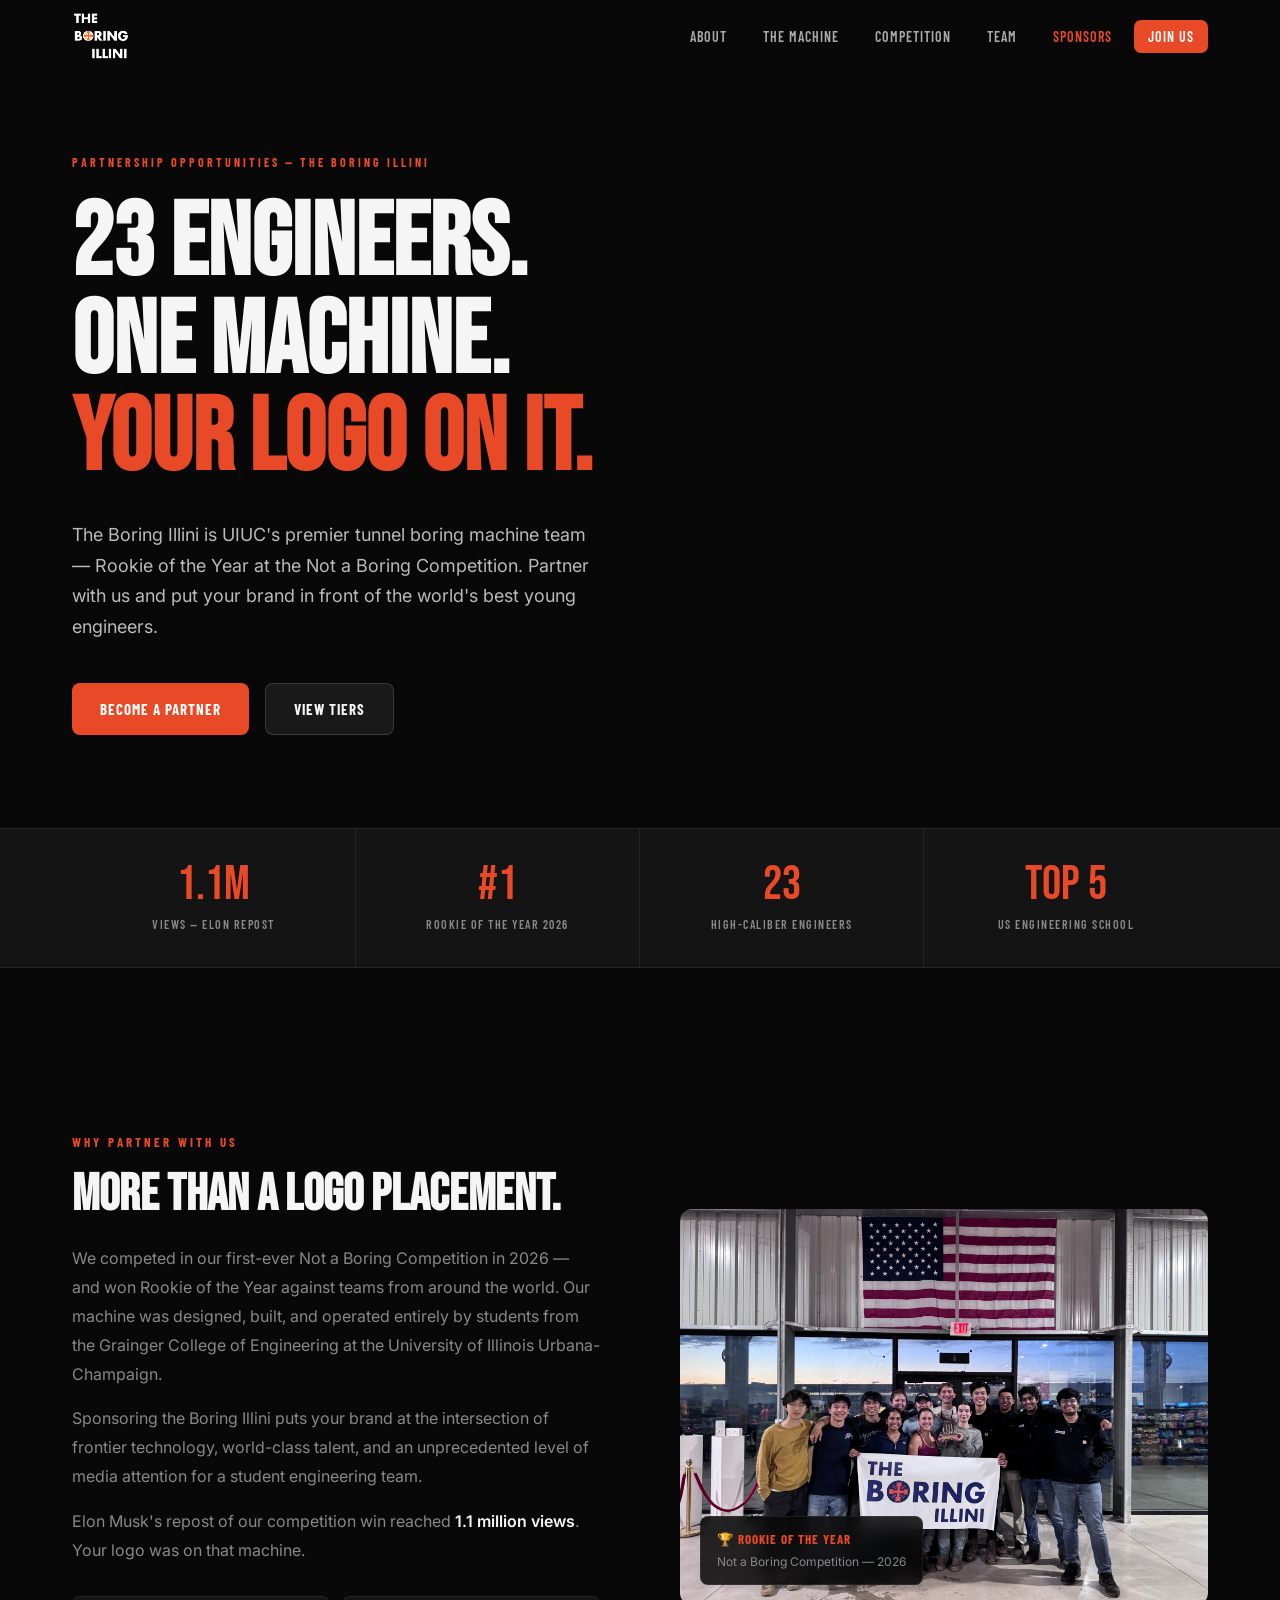
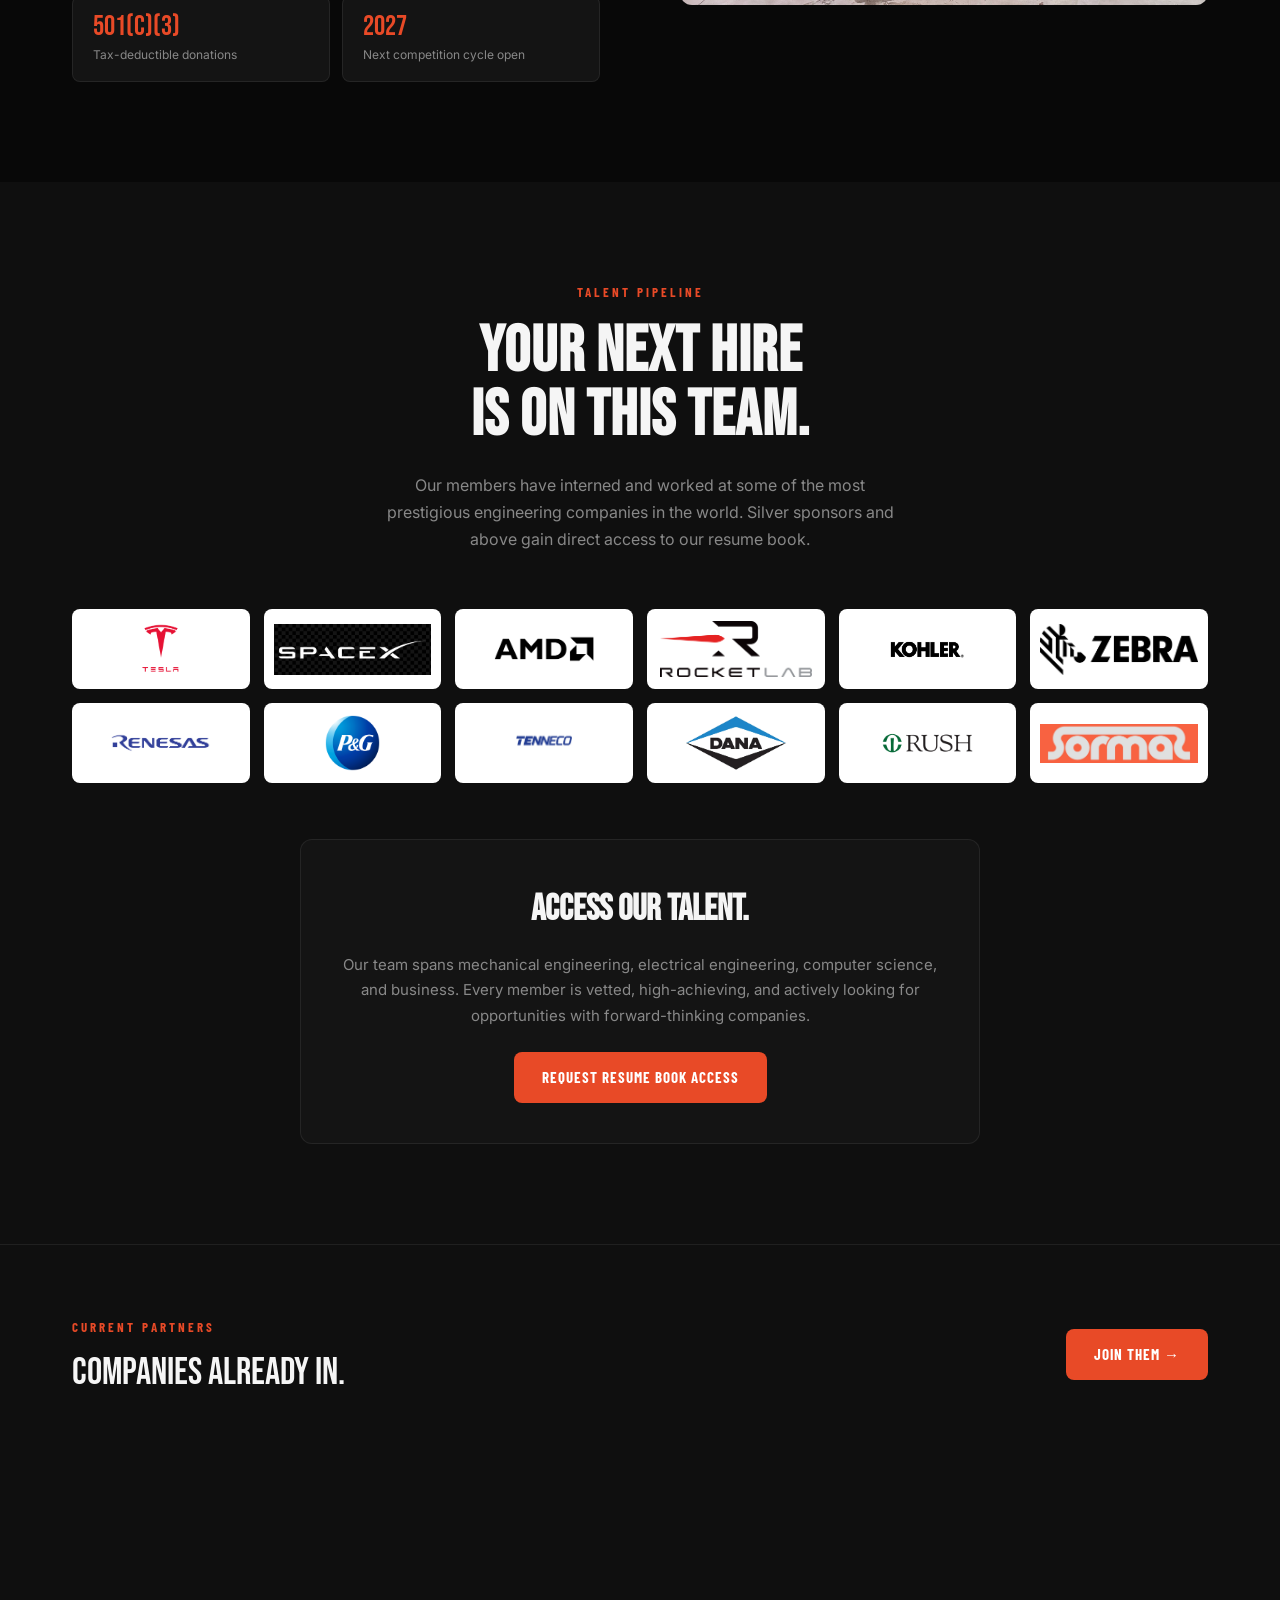
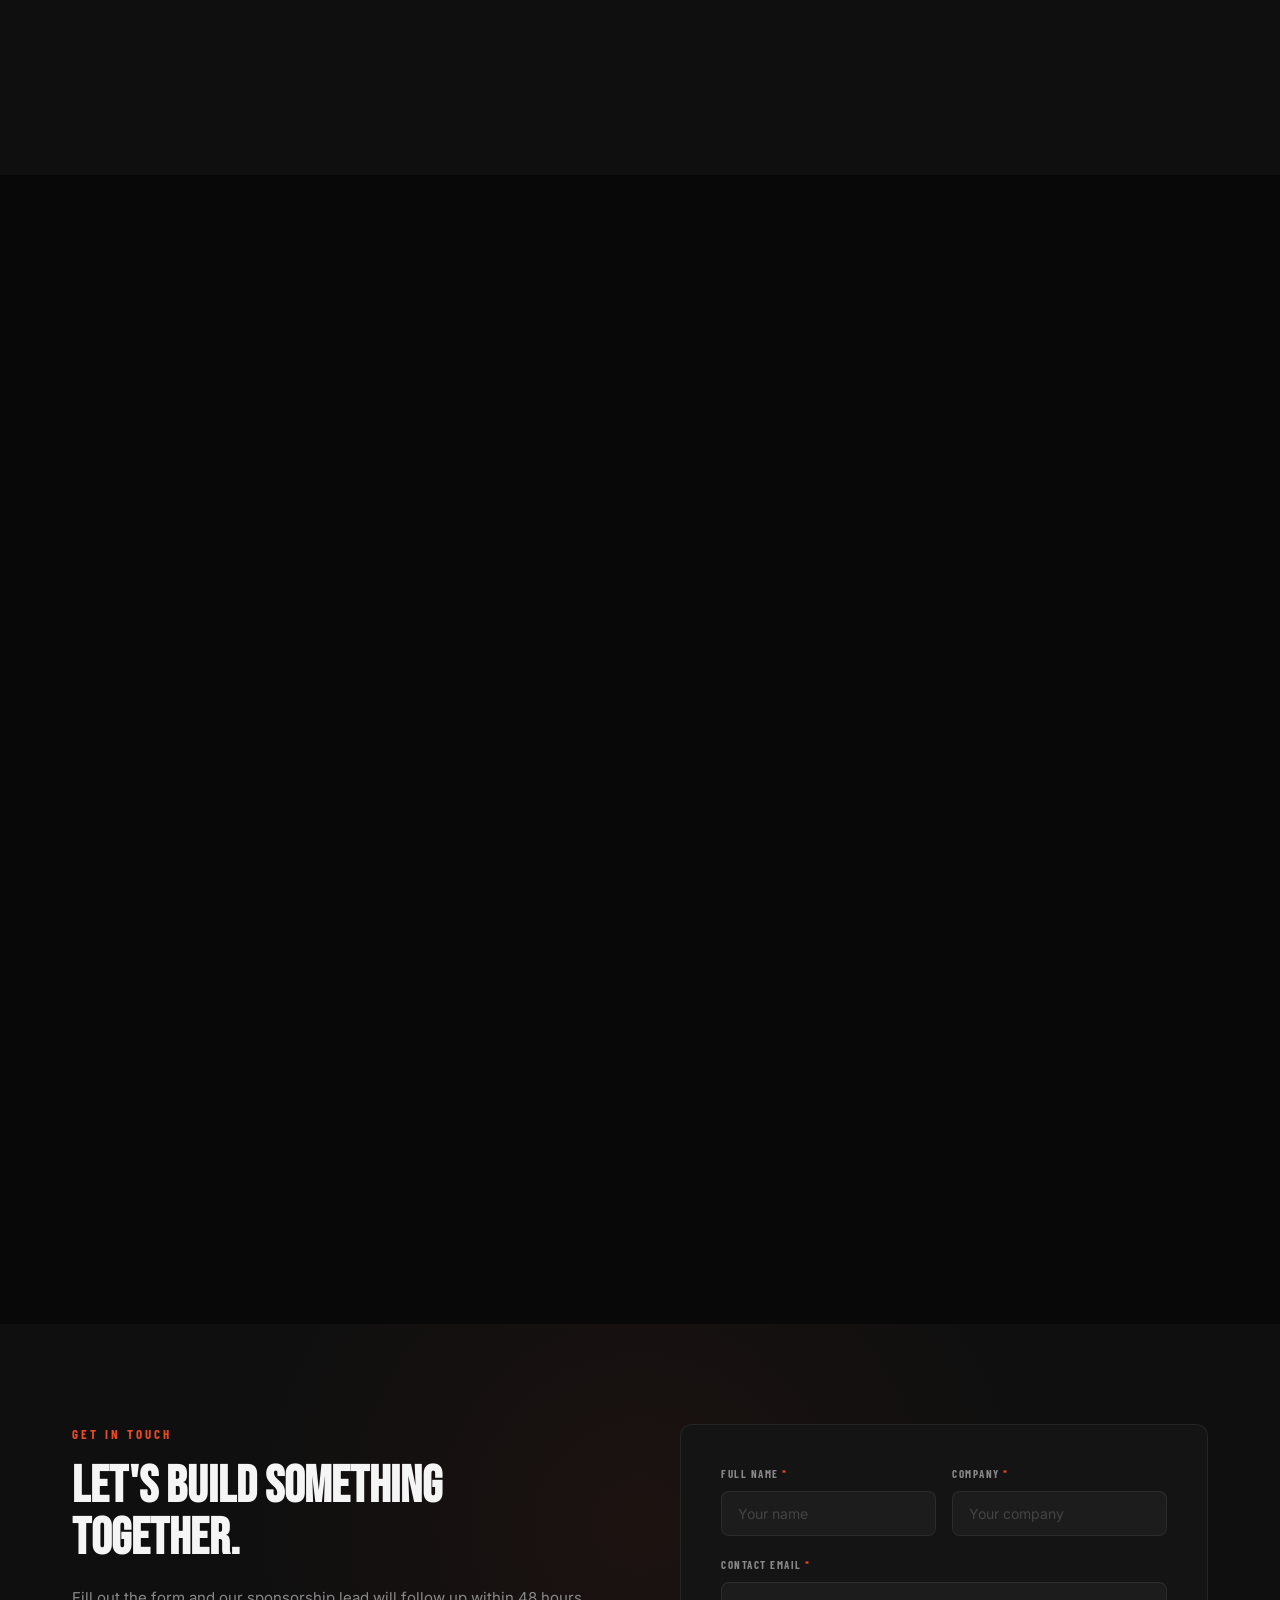
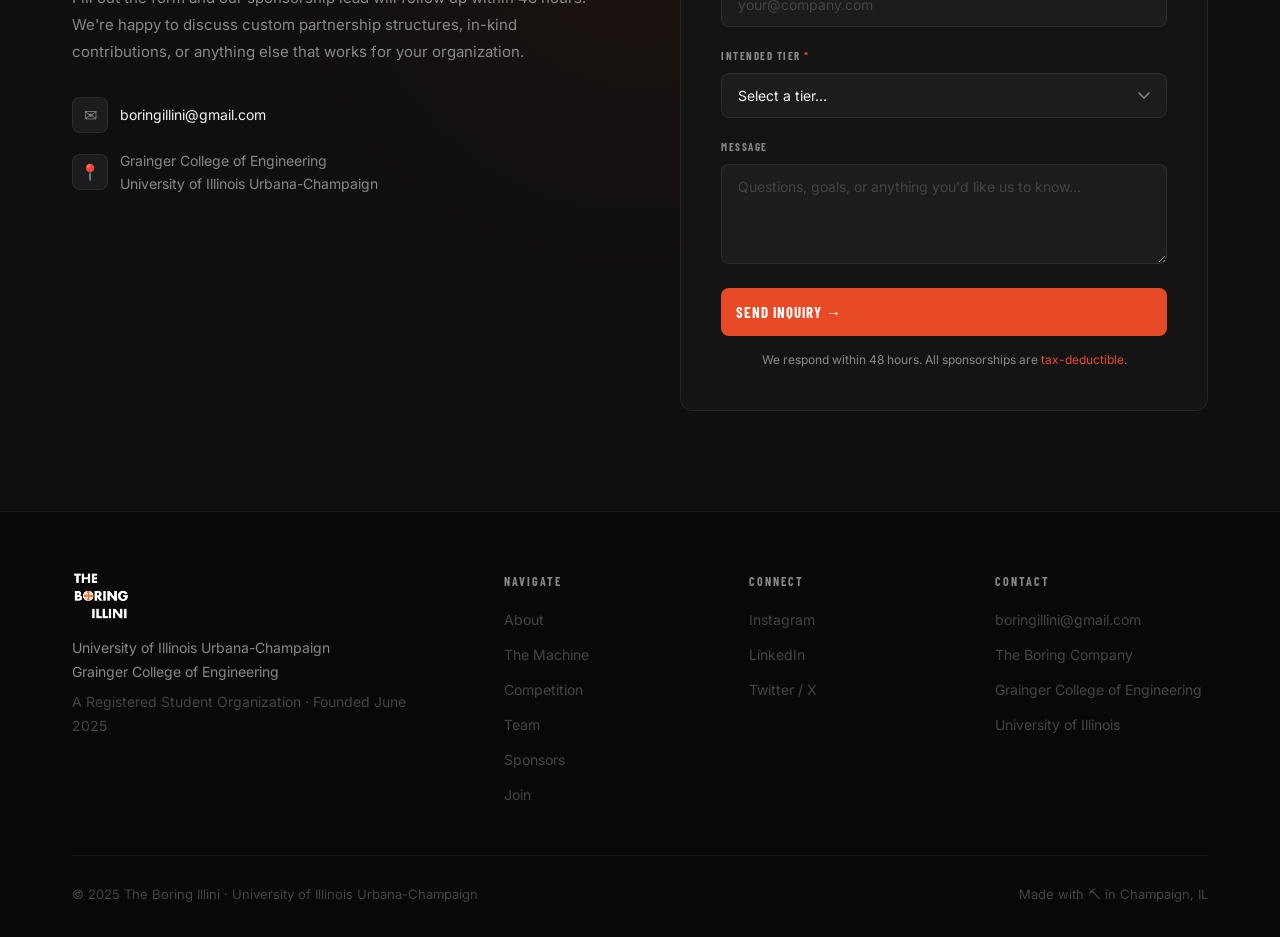
==== commit eeb42f08: "Update sponsor tiers, competition link, subteam descriptions, and logo assets - Move Cadence from Pl" ====
--- a/sponsors.html
+++ b/sponsors.html
@@ -794,9 +794,9 @@
         <div class="sp-collage-item tier-platinum"><img src="assets/logos/chicago-metal1.png" alt="Chicago Metal" /></div>
         <div class="sp-collage-item tier-platinum"><img src="assets/logos/sumitomo.png" alt="Sumitomo" /></div>
         <div class="sp-collage-item tier-platinum"><img src="assets/logos/illinois-green-fund.png" alt="Illinois Green Fund" /></div>
-        <div class="sp-collage-item tier-platinum"><img src="assets/logos/cadence.png" alt="Cadence" /></div>
         <!-- Gold -->
         <div class="sp-collage-item tier-gold"><img src="assets/logos/SolidWorks-Logo.jpg" alt="SolidWorks" /></div>
+        <div class="sp-collage-item tier-gold"><img src="assets/logos/cadence.png" alt="Cadence" /></div>
         <div class="sp-collage-item tier-gold"><img src="assets/logos/edc.png" alt="EDC" /></div>
         <!-- Silver -->
         <div class="sp-collage-item tier-silver"><img src="assets/logos/bonnell.svg" alt="Bonnell" /></div>
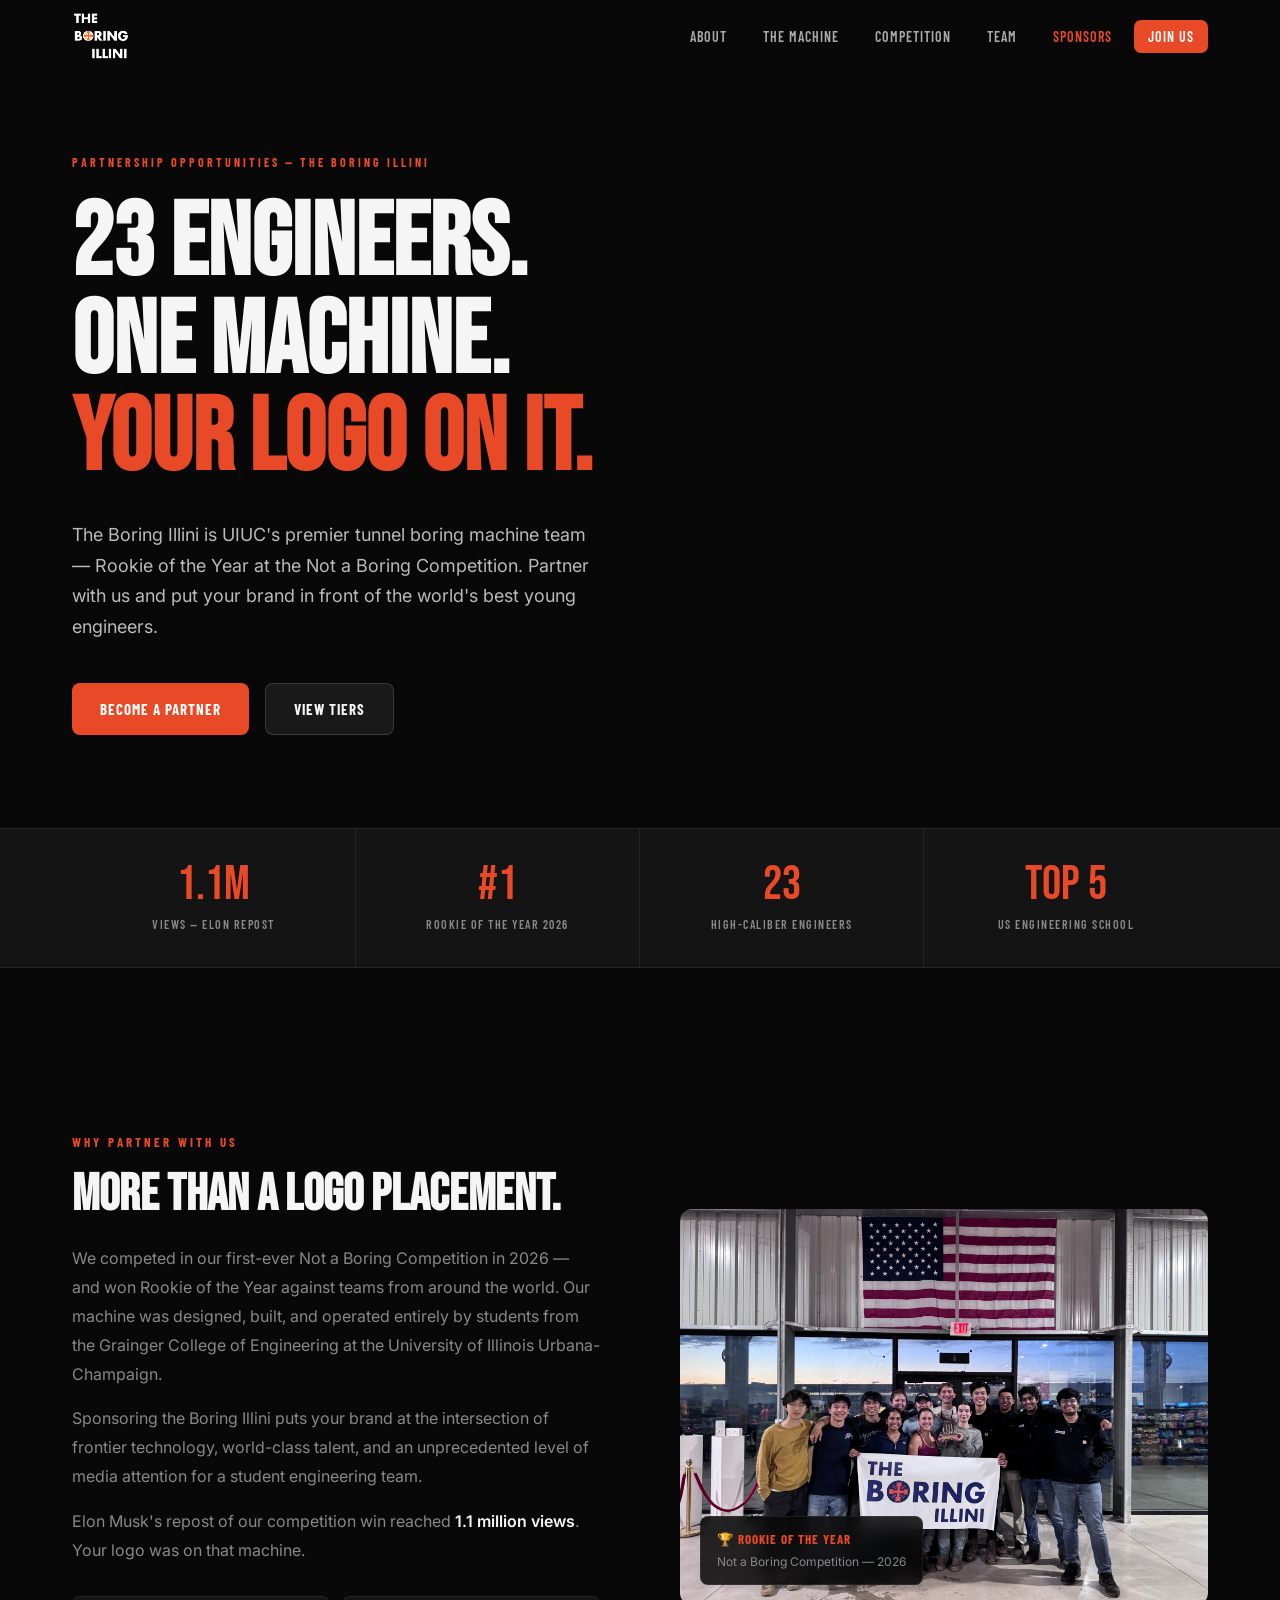
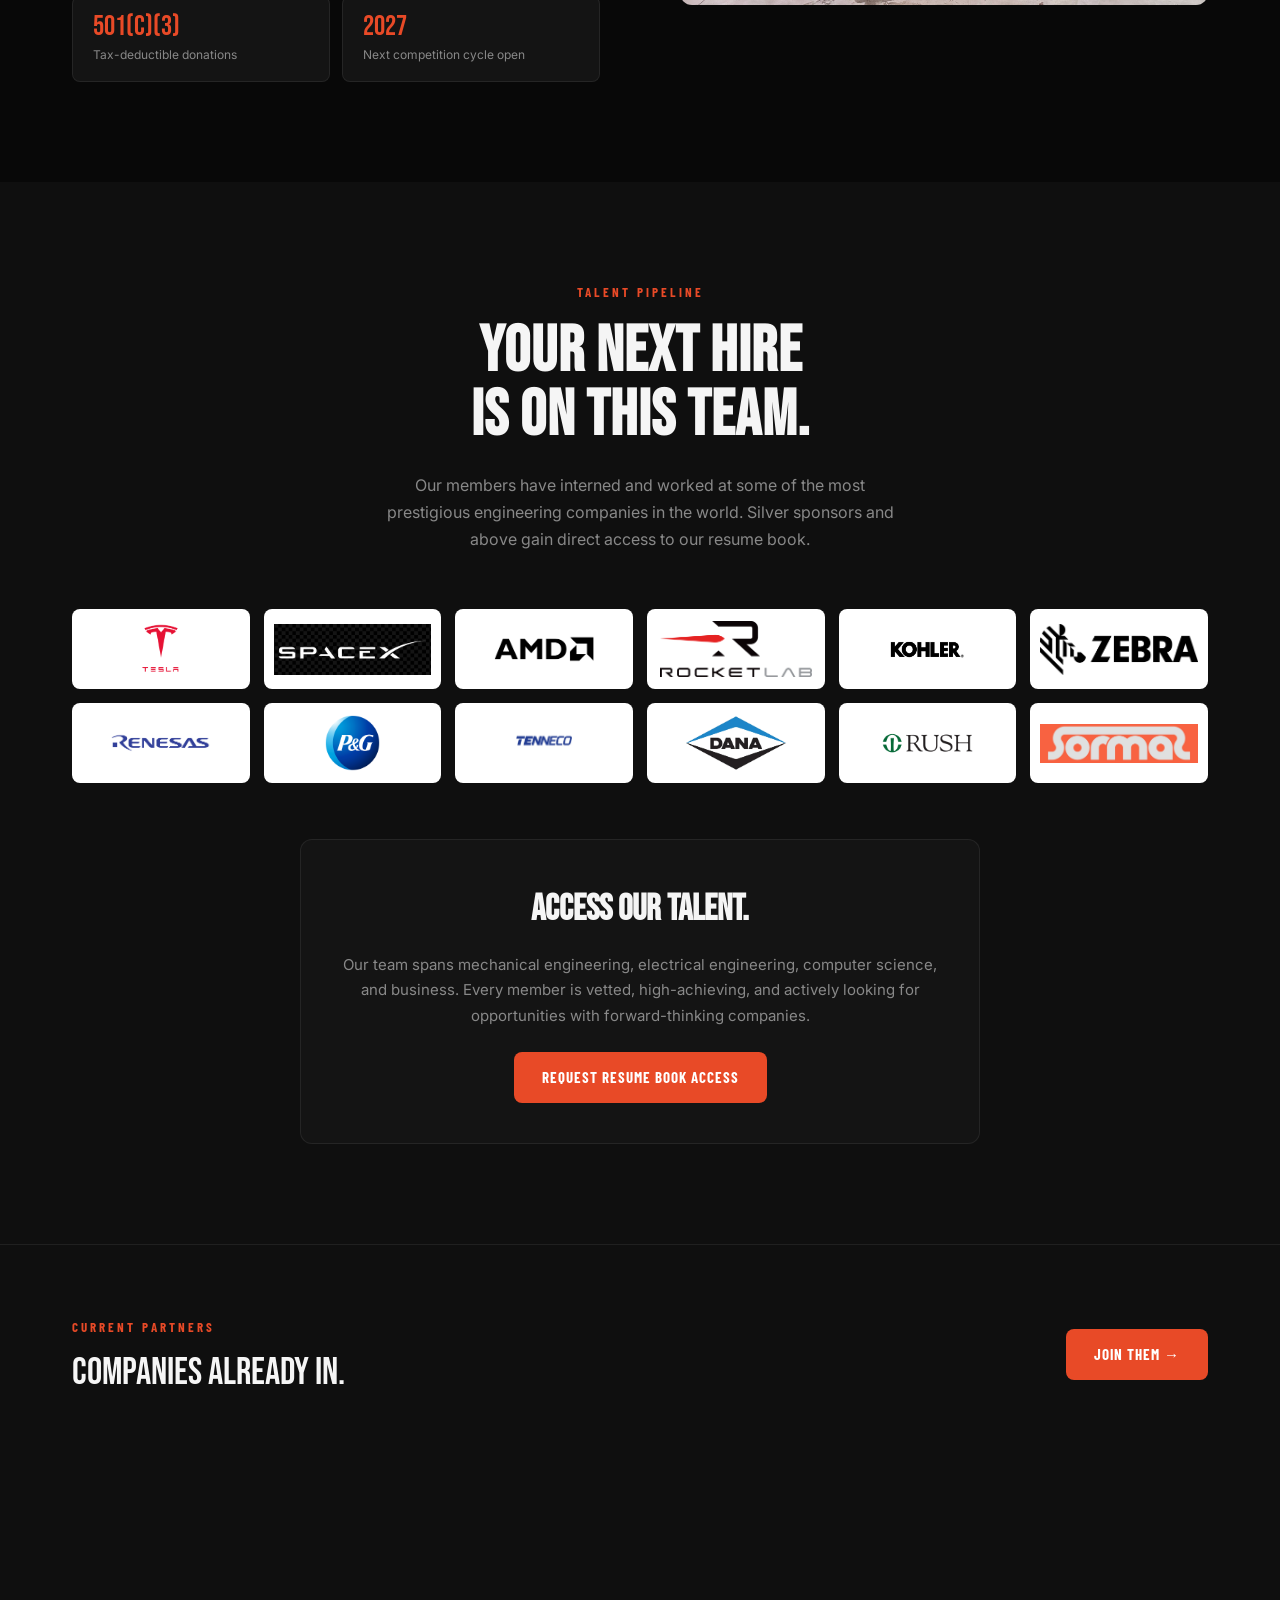
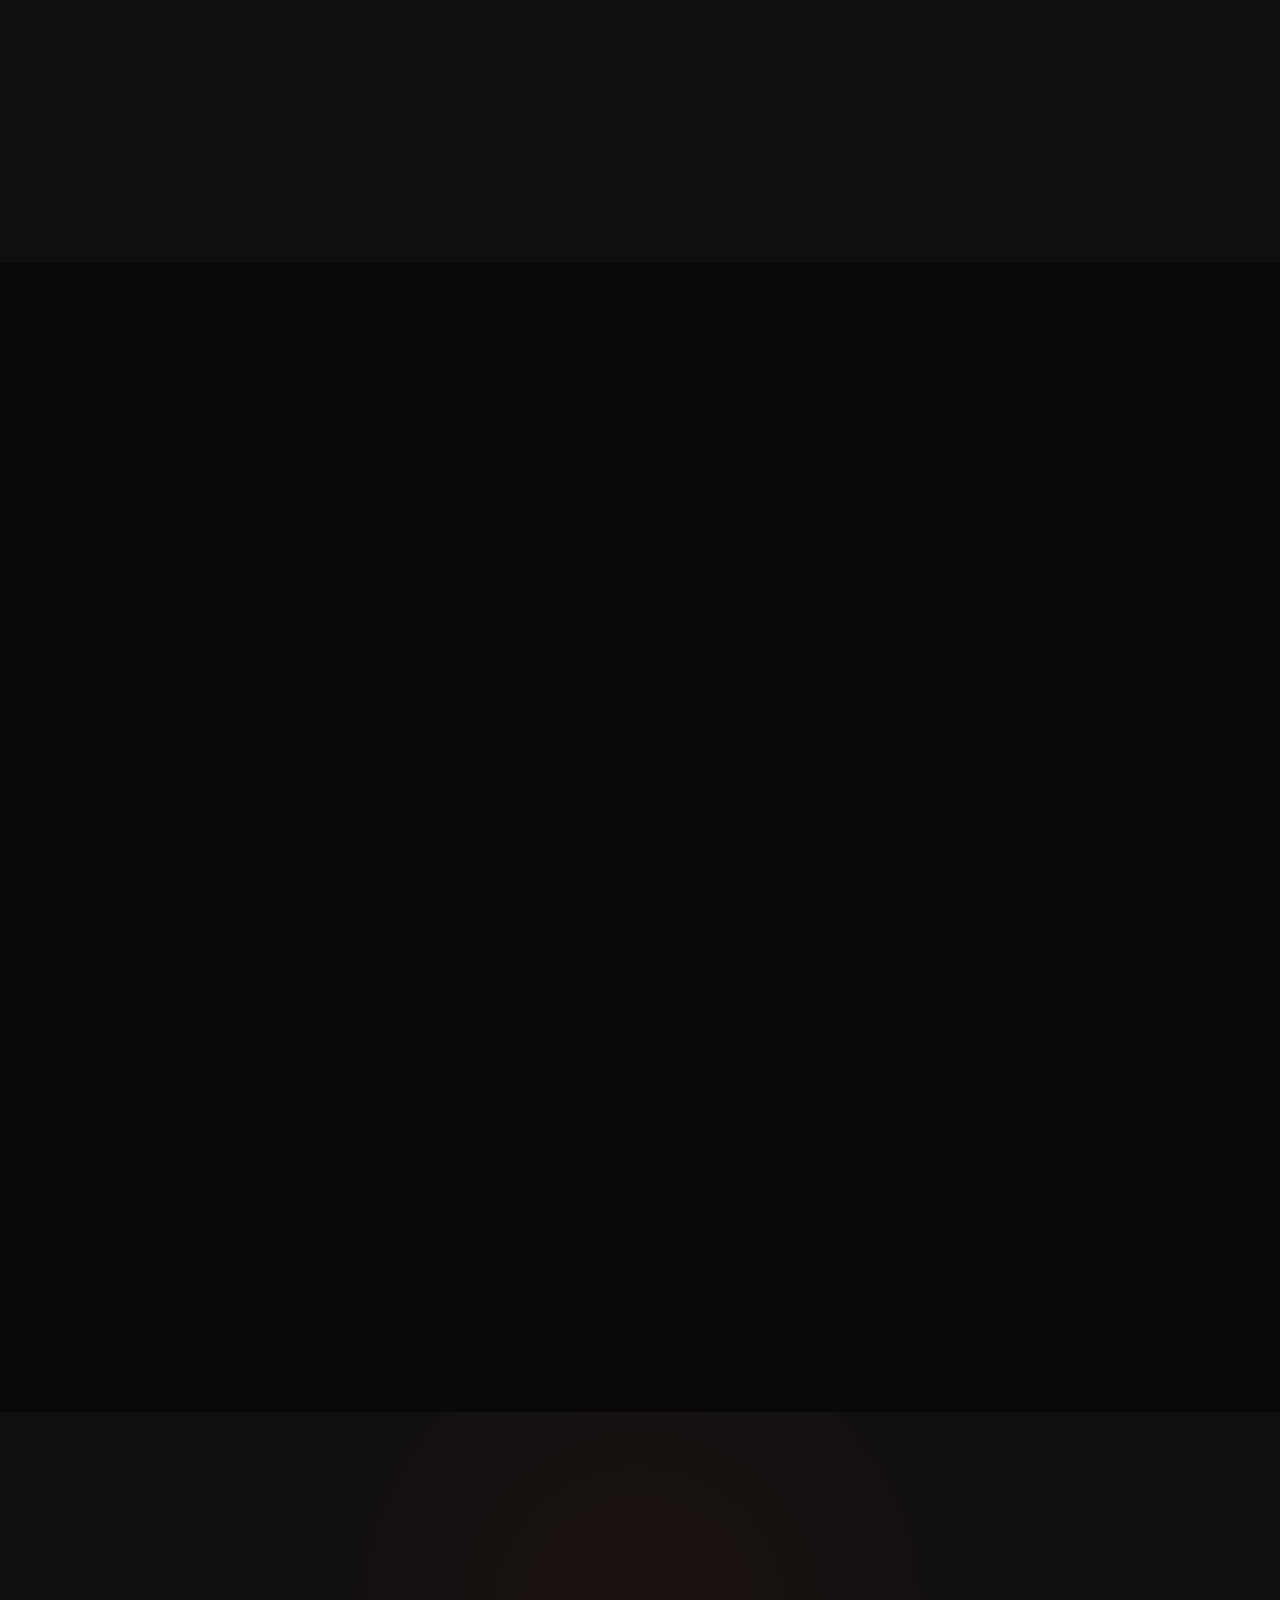
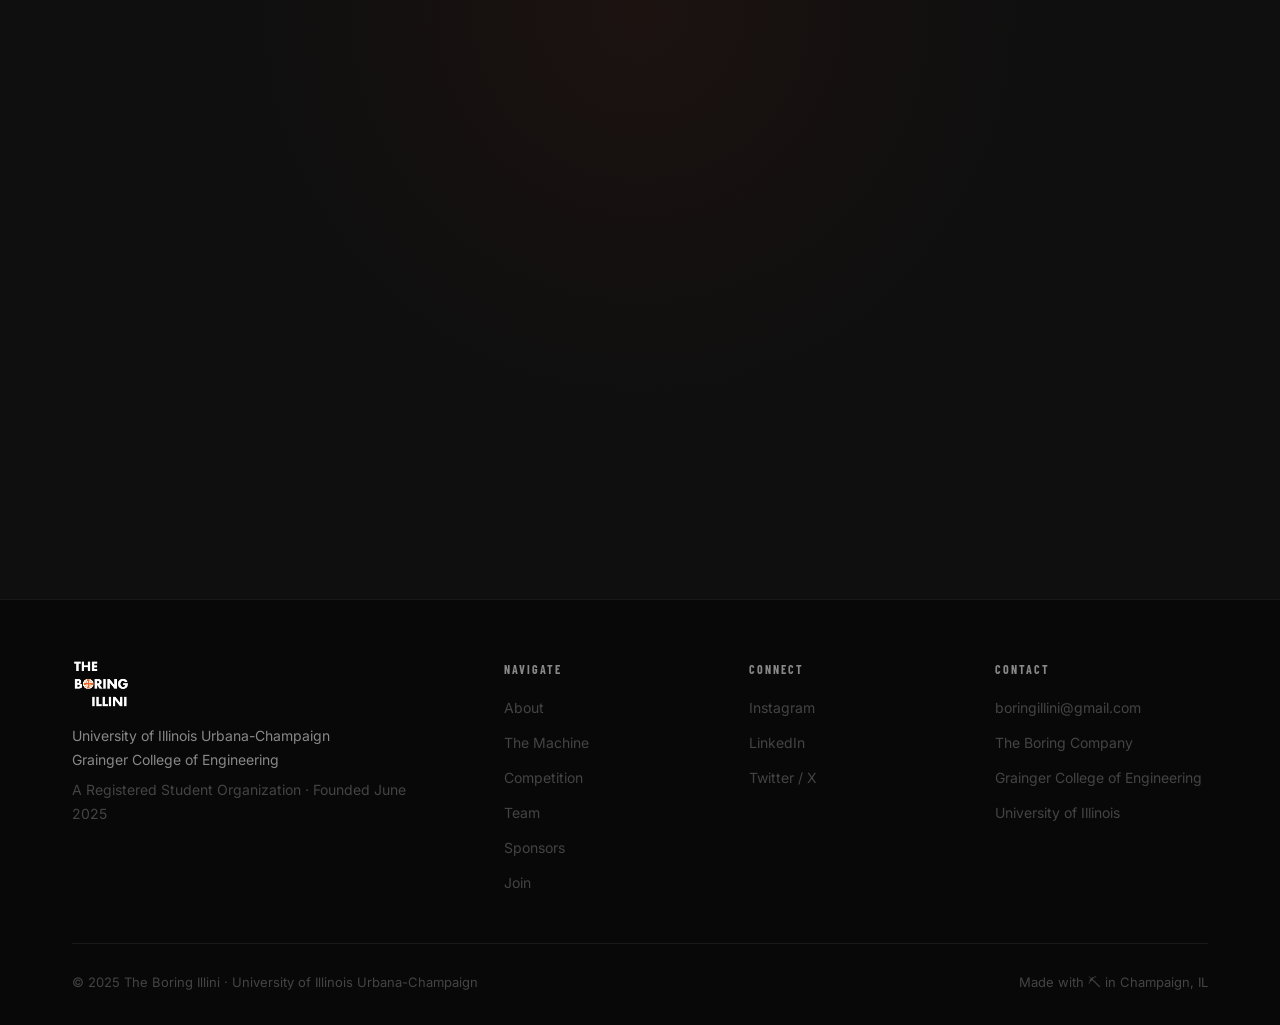
==== commit f0a1e7a6: "Add First Principles Group as Partner sponsor and link all sponsor logos - Add Partner ($10,000+) ti" ====
--- a/sponsors.html
+++ b/sponsors.html
@@ -621,6 +621,8 @@
       width: auto;
       object-fit: contain;
     }
+    .sp-collage-item.tier-partner { padding: 16px 20px; }
+    .sp-collage-item.tier-partner img  { height: 56px; }
     .sp-collage-item.tier-platinum img { height: 68px; }
     .sp-collage-item.tier-gold img     { height: 46px; }
     .sp-collage-item.tier-silver img   { height: 34px; }
@@ -789,27 +791,28 @@
         <a href="#inquiry" class="btn btn-primary">Join Them →</a>
       </div>
       <div class="sp-collage reveal">
-        <!-- Platinum — largest -->
-        <div class="sp-collage-item tier-platinum"><img src="assets/logos/uiuc-mechse.png" alt="MechSE UIUC" /></div>
-        <div class="sp-collage-item tier-platinum"><img src="assets/logos/chicago-metal1.png" alt="Chicago Metal" /></div>
-        <div class="sp-collage-item tier-platinum"><img src="assets/logos/sumitomo.png" alt="Sumitomo" /></div>
-        <div class="sp-collage-item tier-platinum"><img src="assets/logos/illinois-green-fund.png" alt="Illinois Green Fund" /></div>
+        <!-- Partner — largest -->
+        <a class="sp-collage-item tier-partner fpg-tracer" href="https://firstprinciples.group/" target="_blank" rel="noopener"><img src="assets/logos/first%20principles%20group%202.webp" alt="First Principles Group" /></a>
+        <!-- Platinum -->
+        <a class="sp-collage-item tier-platinum" href="https://mechse.illinois.edu/" target="_blank" rel="noopener"><img src="assets/logos/uiuc-mechse.png" alt="MechSE UIUC" /></a>
+        <a class="sp-collage-item tier-platinum" href="https://www.cmrp.com/" target="_blank" rel="noopener"><img src="assets/logos/chicago-metal1.png" alt="Chicago Metal" /></a>
+        <a class="sp-collage-item tier-platinum" href="https://us.sumitomodrive.com/" target="_blank" rel="noopener"><img src="assets/logos/sumitomo.png" alt="Sumitomo" /></a>
+        <a class="sp-collage-item tier-platinum" href="https://www.studentaffairs.illinois.edu/about/committees/student-sustainability-committee" target="_blank" rel="noopener"><img src="assets/logos/illinois-green-fund.png" alt="Illinois Green Fund" /></a>
         <!-- Gold -->
-        <div class="sp-collage-item tier-gold"><img src="assets/logos/SolidWorks-Logo.jpg" alt="SolidWorks" /></div>
-        <div class="sp-collage-item tier-gold"><img src="assets/logos/cadence.png" alt="Cadence" /></div>
-        <div class="sp-collage-item tier-gold"><img src="assets/logos/edc.png" alt="EDC" /></div>
+        <a class="sp-collage-item tier-gold" href="https://www.cadence.com/" target="_blank" rel="noopener"><img src="assets/logos/cadence.png" alt="Cadence" /></a>
+        <a class="sp-collage-item tier-gold" href="https://one.illinois.edu/graingeresdc/engineering-design-counil-funding/" target="_blank" rel="noopener"><img src="assets/logos/edc.png" alt="EDC" /></a>
         <!-- Silver -->
-        <div class="sp-collage-item tier-silver"><img src="assets/logos/bonnell.svg" alt="Bonnell" /></div>
-        <div class="sp-collage-item tier-silver"><img src="assets/logos/akkerman.svg" alt="Akkerman" /></div>
-        <div class="sp-collage-item tier-silver"><img src="assets/logos/nova-advisors.jpg" alt="Nova Advisors" /></div>
+        <a class="sp-collage-item tier-silver" href="https://bonnellaluminum.com/" target="_blank" rel="noopener"><img src="assets/logos/bonnell.svg" alt="Bonnell" /></a>
+        <a class="sp-collage-item tier-silver" href="https://www.akkerman.com/" target="_blank" rel="noopener"><img src="assets/logos/akkerman.svg" alt="Akkerman" /></a>
+        <a class="sp-collage-item tier-silver" href="https://www.novo-advisors.com/" target="_blank" rel="noopener"><img src="assets/logos/nova-advisors.jpg" alt="Novo Advisors" /></a>
+        <a class="sp-collage-item tier-silver" href="https://www.caterpillar.com/" target="_blank" rel="noopener"><img src="assets/logos/cat.png" alt="Caterpillar" /></a>
         <!-- Bronze — smallest -->
-        <div class="sp-collage-item tier-bronze"><img src="assets/logos/ec.jpg" alt="EC" /></div>
-        <div class="sp-collage-item tier-bronze"><img src="assets/logos/sormaz.jpeg" alt="Sormaz" /></div>
-        <div class="sp-collage-item tier-bronze"><img src="assets/logos/illini-dads.png" alt="Illini Dads" /></div>
-        <div class="sp-collage-item tier-bronze"><img src="assets/logos/fastenal.png" alt="Fastenal" /></div>
-        <div class="sp-collage-item tier-bronze"><img src="assets/logos/grainger.png" alt="Grainger" /></div>
-        <div class="sp-collage-item tier-bronze"><img src="assets/logos/cat.png" alt="Caterpillar" /></div>
-        <div class="sp-collage-item tier-bronze"><img src="assets/logos/sendcutsend.svg" alt="SendCutSend" /></div>
+        <a class="sp-collage-item tier-bronze" href="https://www.ecillinois.org/" target="_blank" rel="noopener"><img src="assets/logos/ec.jpg" alt="EC" /></a>
+        <a class="sp-collage-item tier-bronze" href="https://www.instagram.com/sonsofsormaz/" target="_blank" rel="noopener"><img src="assets/logos/sormaz.jpeg" alt="Sormaz" /></a>
+        <a class="sp-collage-item tier-bronze" href="https://www.illinidads.com/" target="_blank" rel="noopener"><img src="assets/logos/illini-dads.png" alt="Illini Dads" /></a>
+        <a class="sp-collage-item tier-bronze" href="https://www.fastenal.com/" target="_blank" rel="noopener"><img src="assets/logos/fastenal.png" alt="Fastenal" /></a>
+        <a class="sp-collage-item tier-bronze" href="https://www.grainger.com/" target="_blank" rel="noopener"><img src="assets/logos/grainger.png" alt="Grainger" /></a>
+        <a class="sp-collage-item tier-bronze" href="https://sendcutsend.com/" target="_blank" rel="noopener"><img src="assets/logos/sendcutsend.svg" alt="SendCutSend" /></a>
       </div>
     </div>
   </section>
--- a/style.css
+++ b/style.css
@@ -971,6 +971,7 @@
   left: 50%;
   transform: translateX(-50%);
 }
+.tier-partner { color: var(--orange); border-color: rgba(232,74,39,0.3); background: rgba(232,74,39,0.05); }
 .tier-gold { color: #FFD700; border-color: rgba(255,215,0,0.3); background: rgba(255,215,0,0.05); }
 .tier-silver { color: #C0C0C0; border-color: rgba(192,192,192,0.3); background: rgba(192,192,192,0.05); }
 .tier-bronze { color: #CD7F32; border-color: rgba(205,127,50,0.3); background: rgba(205,127,50,0.05); }
@@ -989,6 +990,25 @@
 .sponsor-logo-box:hover { border-color: var(--orange); box-shadow: 0 4px 20px rgba(0,0,0,0.15); transform: translateY(-2px); }
 .sponsor-placeholder { color: #999; }
 .sponsor-placeholder span { font-family: var(--font-head); font-size: 13px; letter-spacing: 1px; text-transform: uppercase; color: #888; }
+.partner-wide { width: 600px; max-width: 100%; height: 140px; }
+
+/* Always-on orange glow with a light tracing around the border */
+@property --tracer-angle { syntax: '<angle>'; initial-value: 0deg; inherits: false; }
+@keyframes tracer-spin { to { --tracer-angle: 360deg; } }
+.sponsor-logo-box.fpg-tracer,
+.sp-collage-item.fpg-tracer {
+  border: 3px solid transparent;
+  background:
+    linear-gradient(#1a1a1a, #1a1a1a) padding-box,
+    conic-gradient(from var(--tracer-angle), rgba(232,74,39,0.2) 0deg 200deg, var(--orange) 300deg, #ffd0c0 345deg, var(--orange) 355deg, rgba(232,74,39,0.2) 360deg) border-box;
+  box-shadow: 0 0 12px 2px rgba(232,74,39,0.6), 0 0 32px 8px rgba(232,74,39,0.3);
+  animation: tracer-spin 3s linear infinite;
+}
+.sponsor-logo-box.fpg-tracer:hover,
+.sp-collage-item.fpg-tracer:hover { border-color: transparent; box-shadow: 0 0 12px 2px rgba(232,74,39,0.6), 0 0 32px 8px rgba(232,74,39,0.3); }
+@media (prefers-reduced-motion: reduce) {
+  .sponsor-logo-box.fpg-tracer, .sp-collage-item.fpg-tracer { animation: none; }
+}
 .large { width: 380px; height: 160px; }
 .medium { width: 240px; height: 100px; }
 .small { width: 170px; height: 78px; }
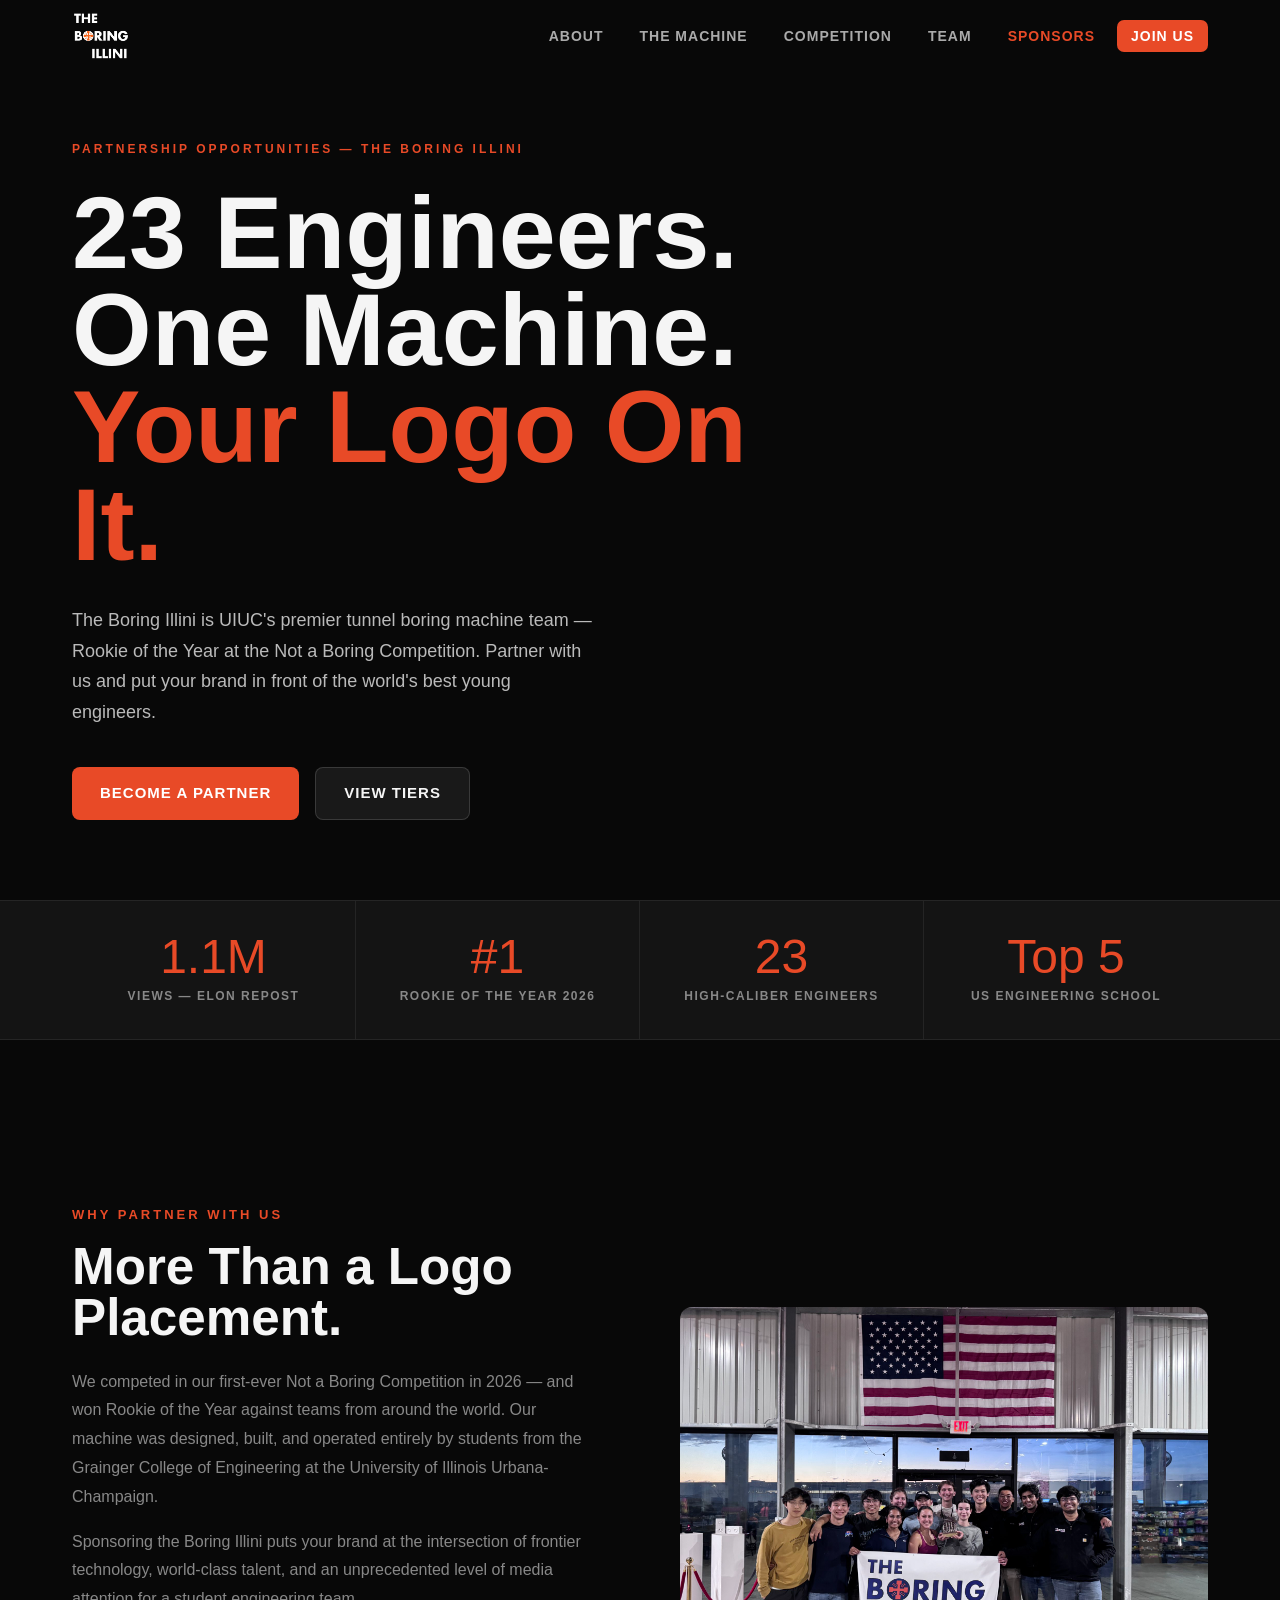
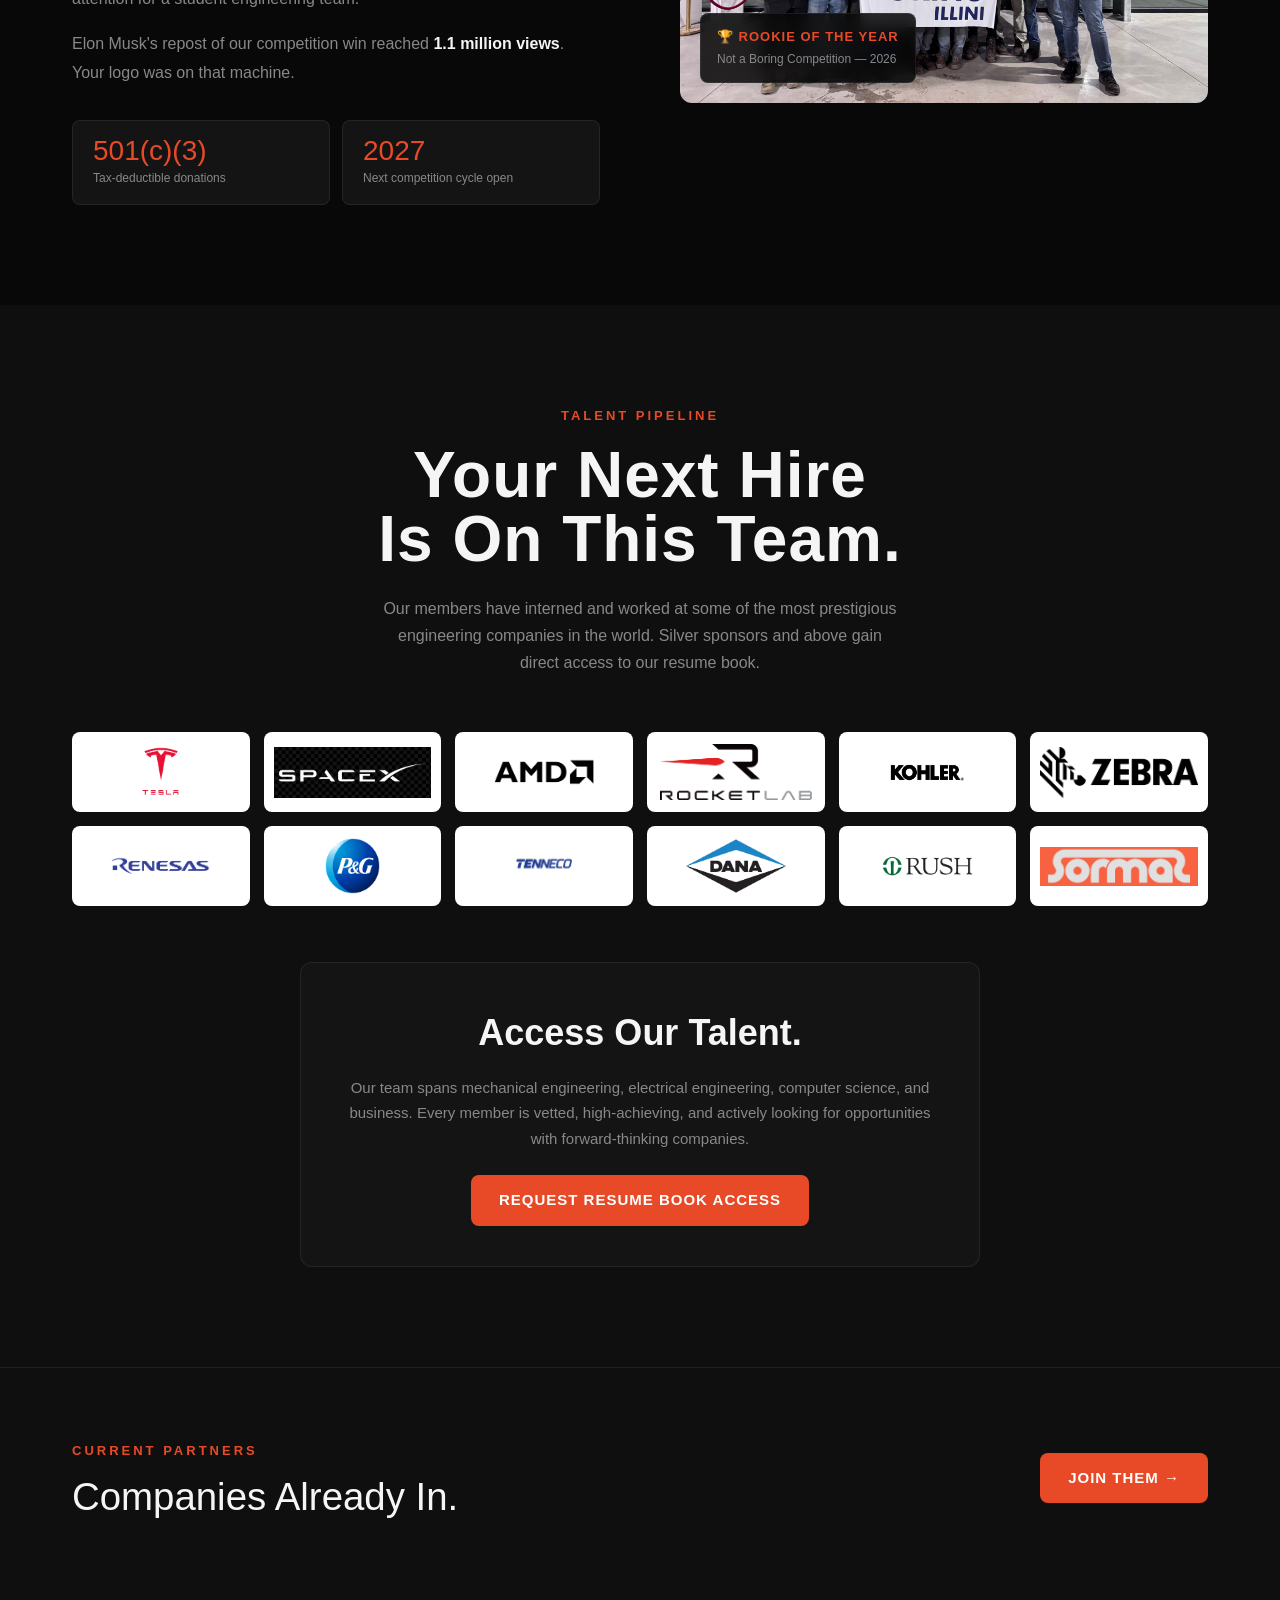
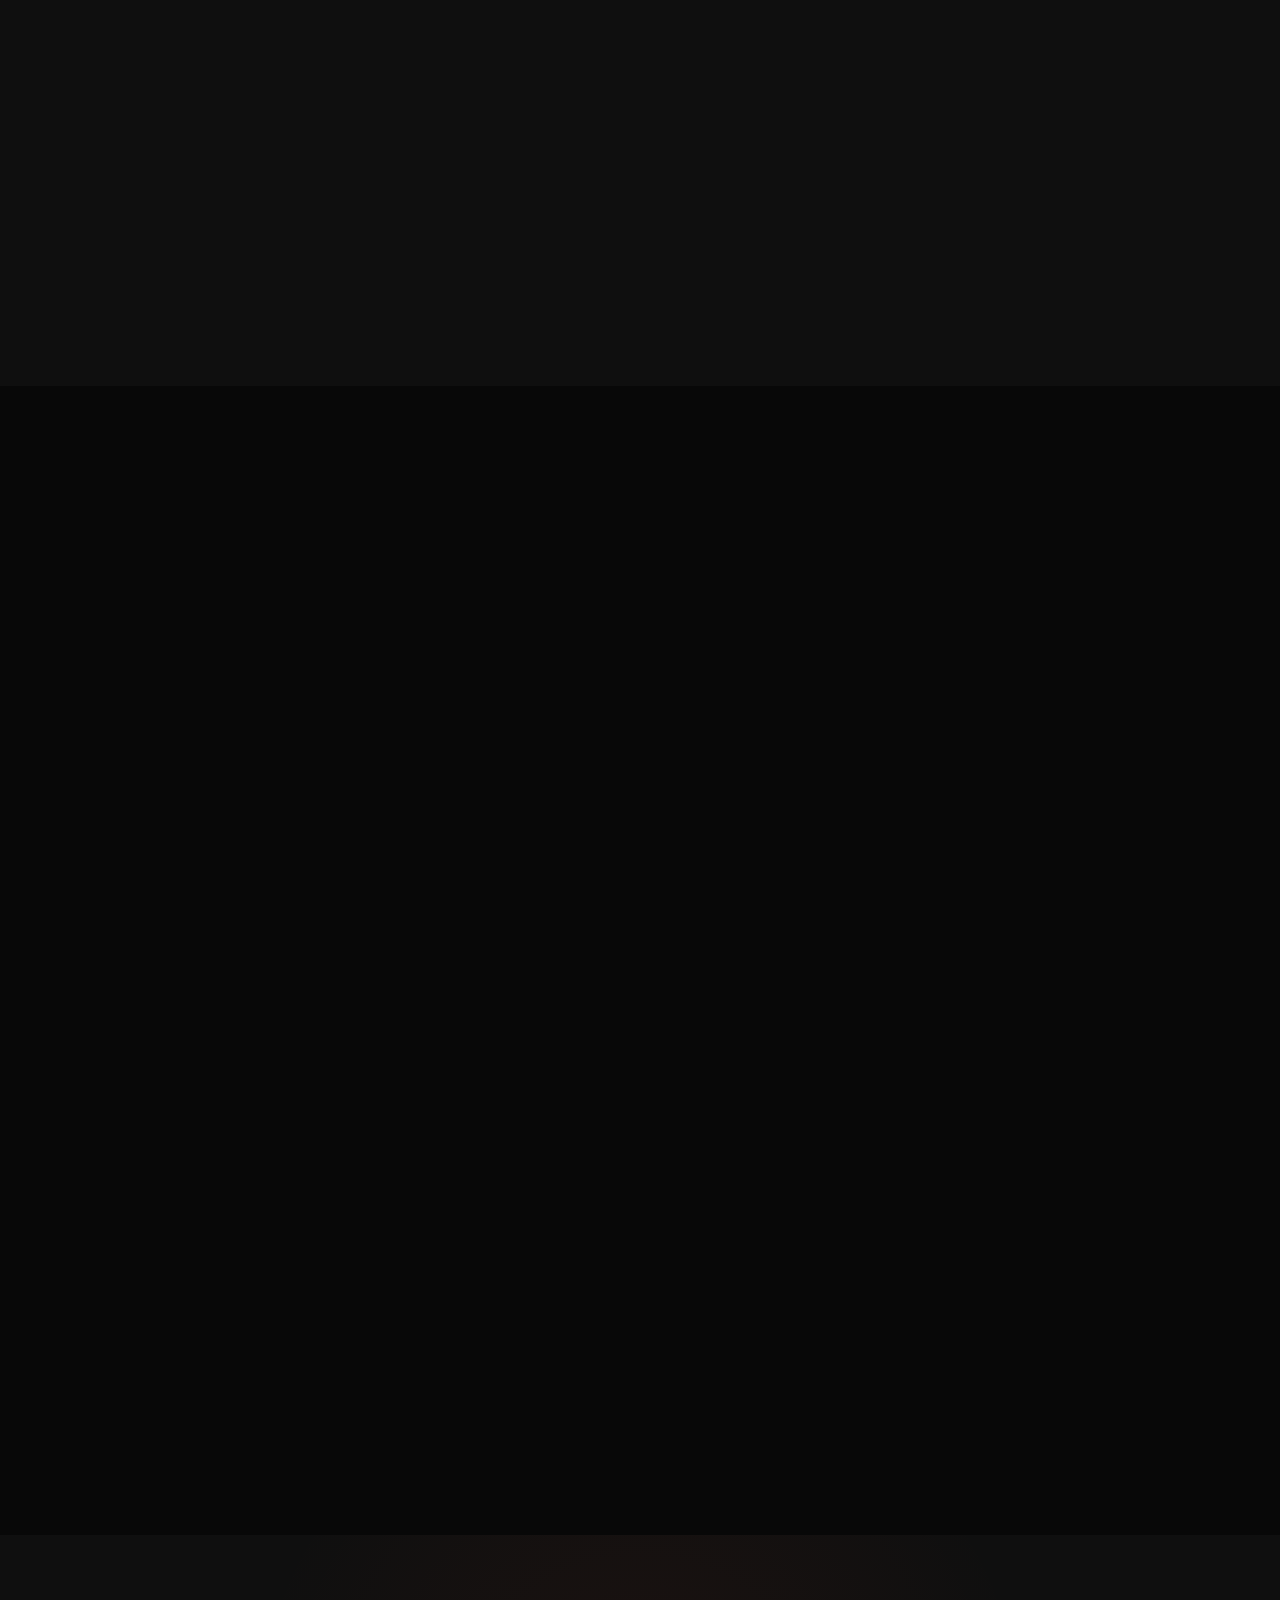
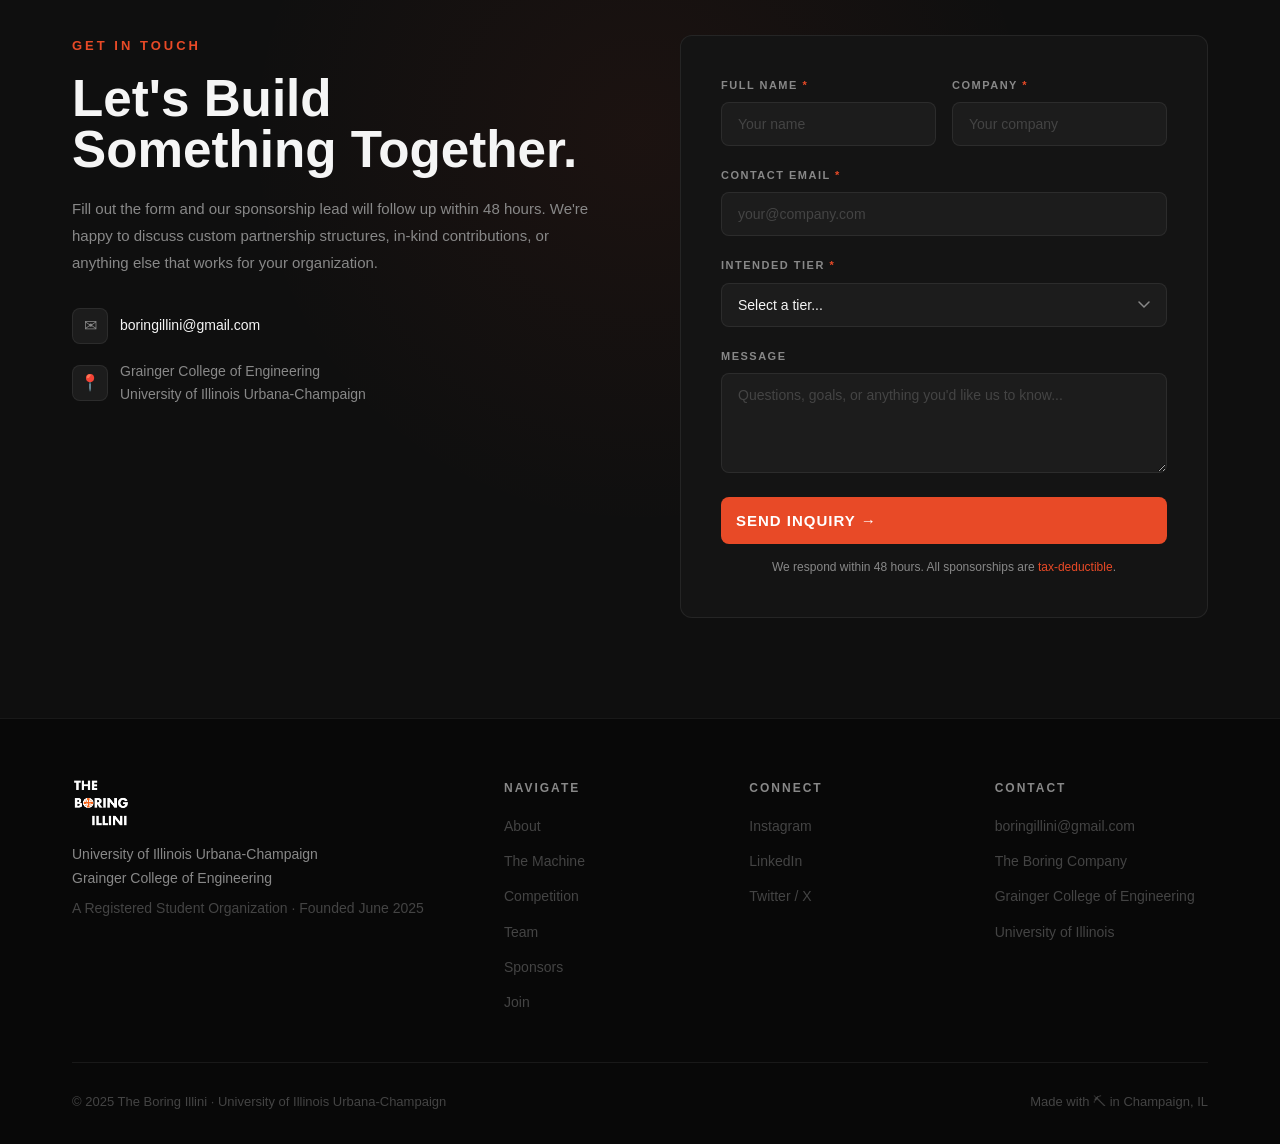
==== commit f1097280: "Harden site security and ignore non-website folders - Add Content Security Policy to index and spons" ====
--- a/sponsors.html
+++ b/sponsors.html
@@ -3,6 +3,7 @@
 <head>
   <meta charset="UTF-8" />
   <meta name="viewport" content="width=device-width, initial-scale=1.0" />
+  <meta http-equiv="Content-Security-Policy" content="default-src 'self'; script-src 'self' 'unsafe-hashes' 'sha256-pwQduWxX3Cm7lLbQmAos7n73RLP4QrsCDFejmsBdZ78='; style-src 'self' 'unsafe-inline' https://fonts.googleapis.com; font-src https://fonts.gstatic.com; img-src 'self' data:; connect-src 'self'; object-src 'none'; base-uri 'self'; form-action 'self'; upgrade-insecure-requests" />
   <title>Partner With Us — The Boring Illini</title>
   <meta name="description" content="Partner with the Boring Illini and gain access to UIUC's top engineering talent. View sponsorship tiers and get in touch." />
 
@@ -1025,37 +1026,6 @@
     </div>
   </footer>
 
-  <script>
-    const navbar = document.getElementById('navbar');
-    window.addEventListener('scroll', () => {
-      navbar.classList.toggle('scrolled', window.scrollY > 40);
-    }, { passive: true });
-
-    const hamburger = document.getElementById('hamburger');
-    const mobileMenu = document.getElementById('mobileMenu');
-    hamburger.addEventListener('click', () => {
-      const open = mobileMenu.style.display === 'flex';
-      mobileMenu.style.display = open ? 'none' : 'flex';
-      hamburger.querySelector('span:nth-child(1)').style.transform = open ? '' : 'translateY(7px) rotate(45deg)';
-      hamburger.querySelector('span:nth-child(2)').style.opacity = open ? '1' : '0';
-      hamburger.querySelector('span:nth-child(3)').style.transform = open ? '' : 'translateY(-7px) rotate(-45deg)';
-    });
-
-    const revealObserver = new IntersectionObserver((entries) => {
-      entries.forEach(e => { if (e.isIntersecting) { e.target.classList.add('visible'); revealObserver.unobserve(e.target); } });
-    }, { threshold: 0.08 });
-    document.querySelectorAll('.reveal').forEach(el => revealObserver.observe(el));
-
-    document.getElementById('sponsorForm').addEventListener('submit', (e) => {
-      e.preventDefault();
-      const name    = document.getElementById('f-name').value;
-      const company = document.getElementById('f-company').value;
-      const email   = document.getElementById('f-email').value;
-      const tier    = document.getElementById('f-tier').value;
-      const message = document.getElementById('f-message').value;
-      const body = encodeURIComponent(`Name: ${name}\nCompany: ${company}\nEmail: ${email}\nTier: ${tier}\n\nMessage:\n${message}`);
-      window.location.href = `mailto:boringillini@gmail.com?subject=Sponsorship Inquiry — ${company}&body=${body}`;
-    });
-  </script>
+  <script src="sponsors.js"></script>
 </body>
 </html>
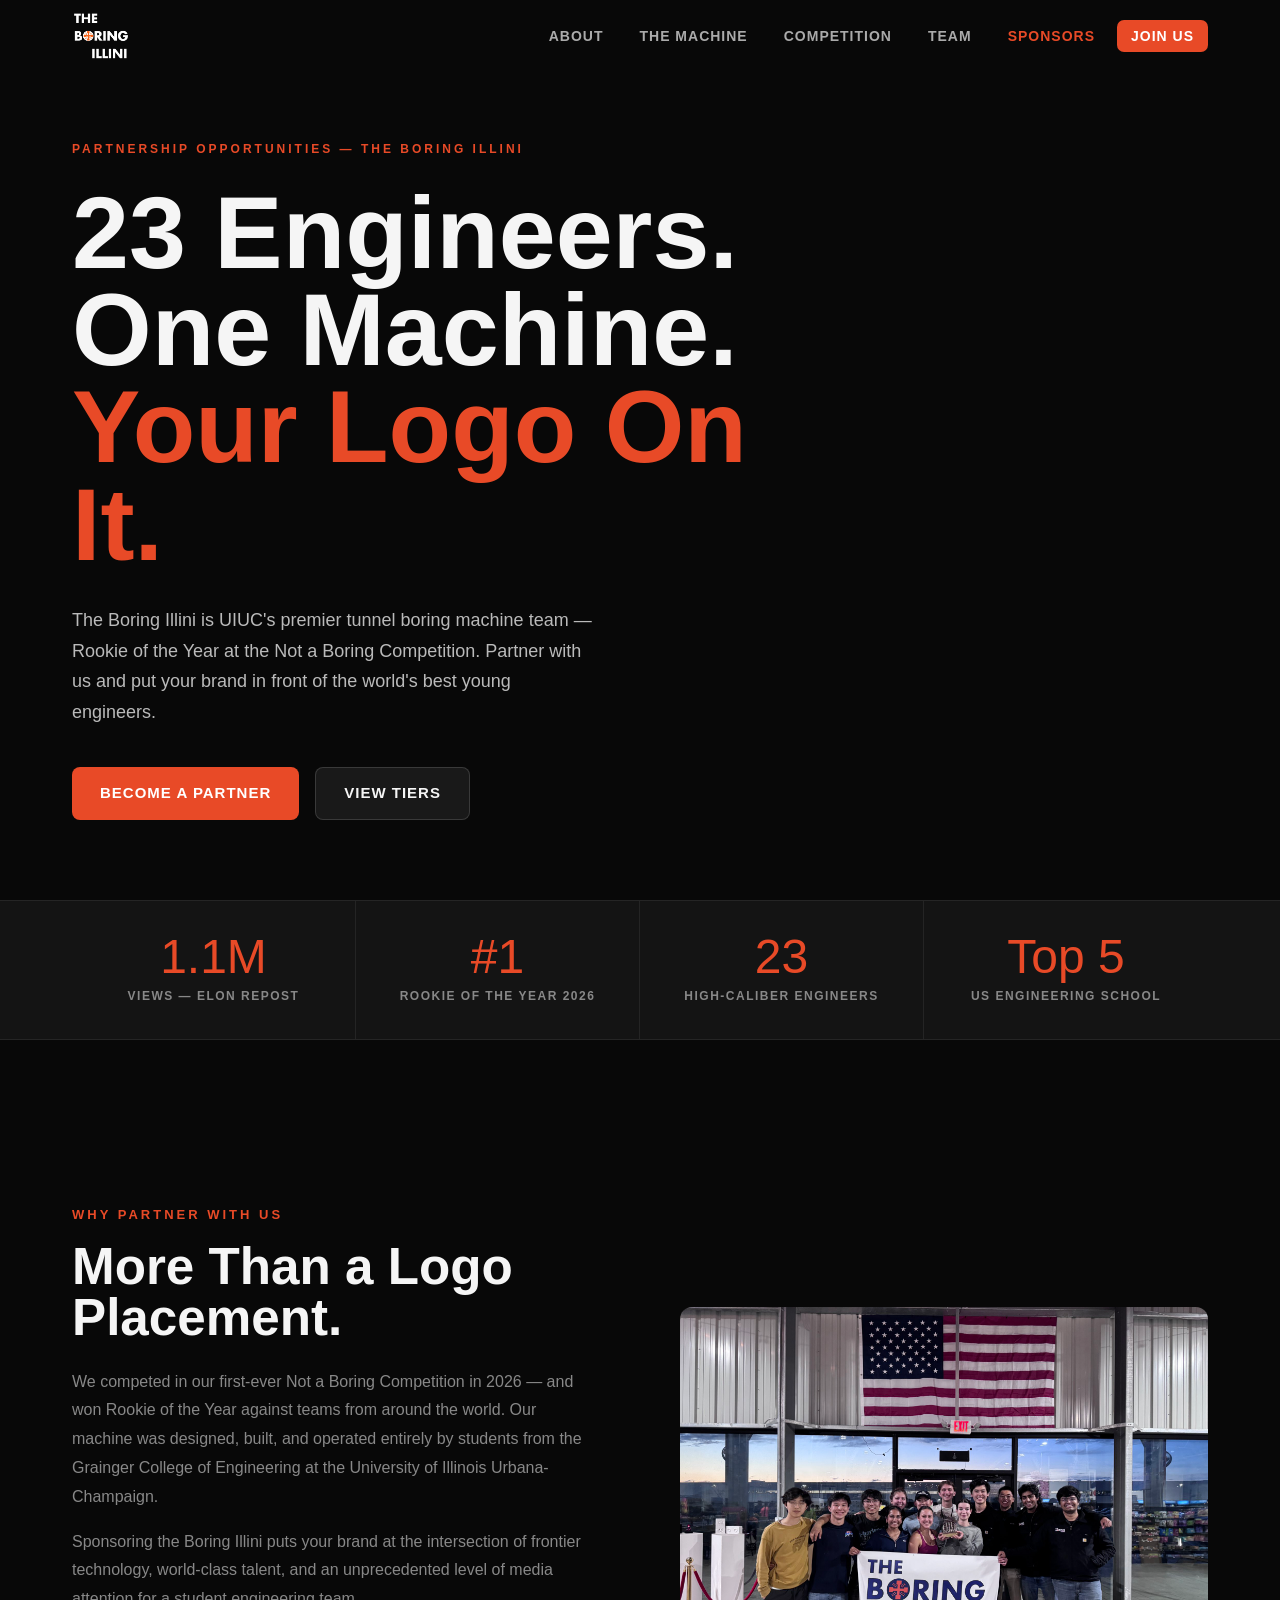
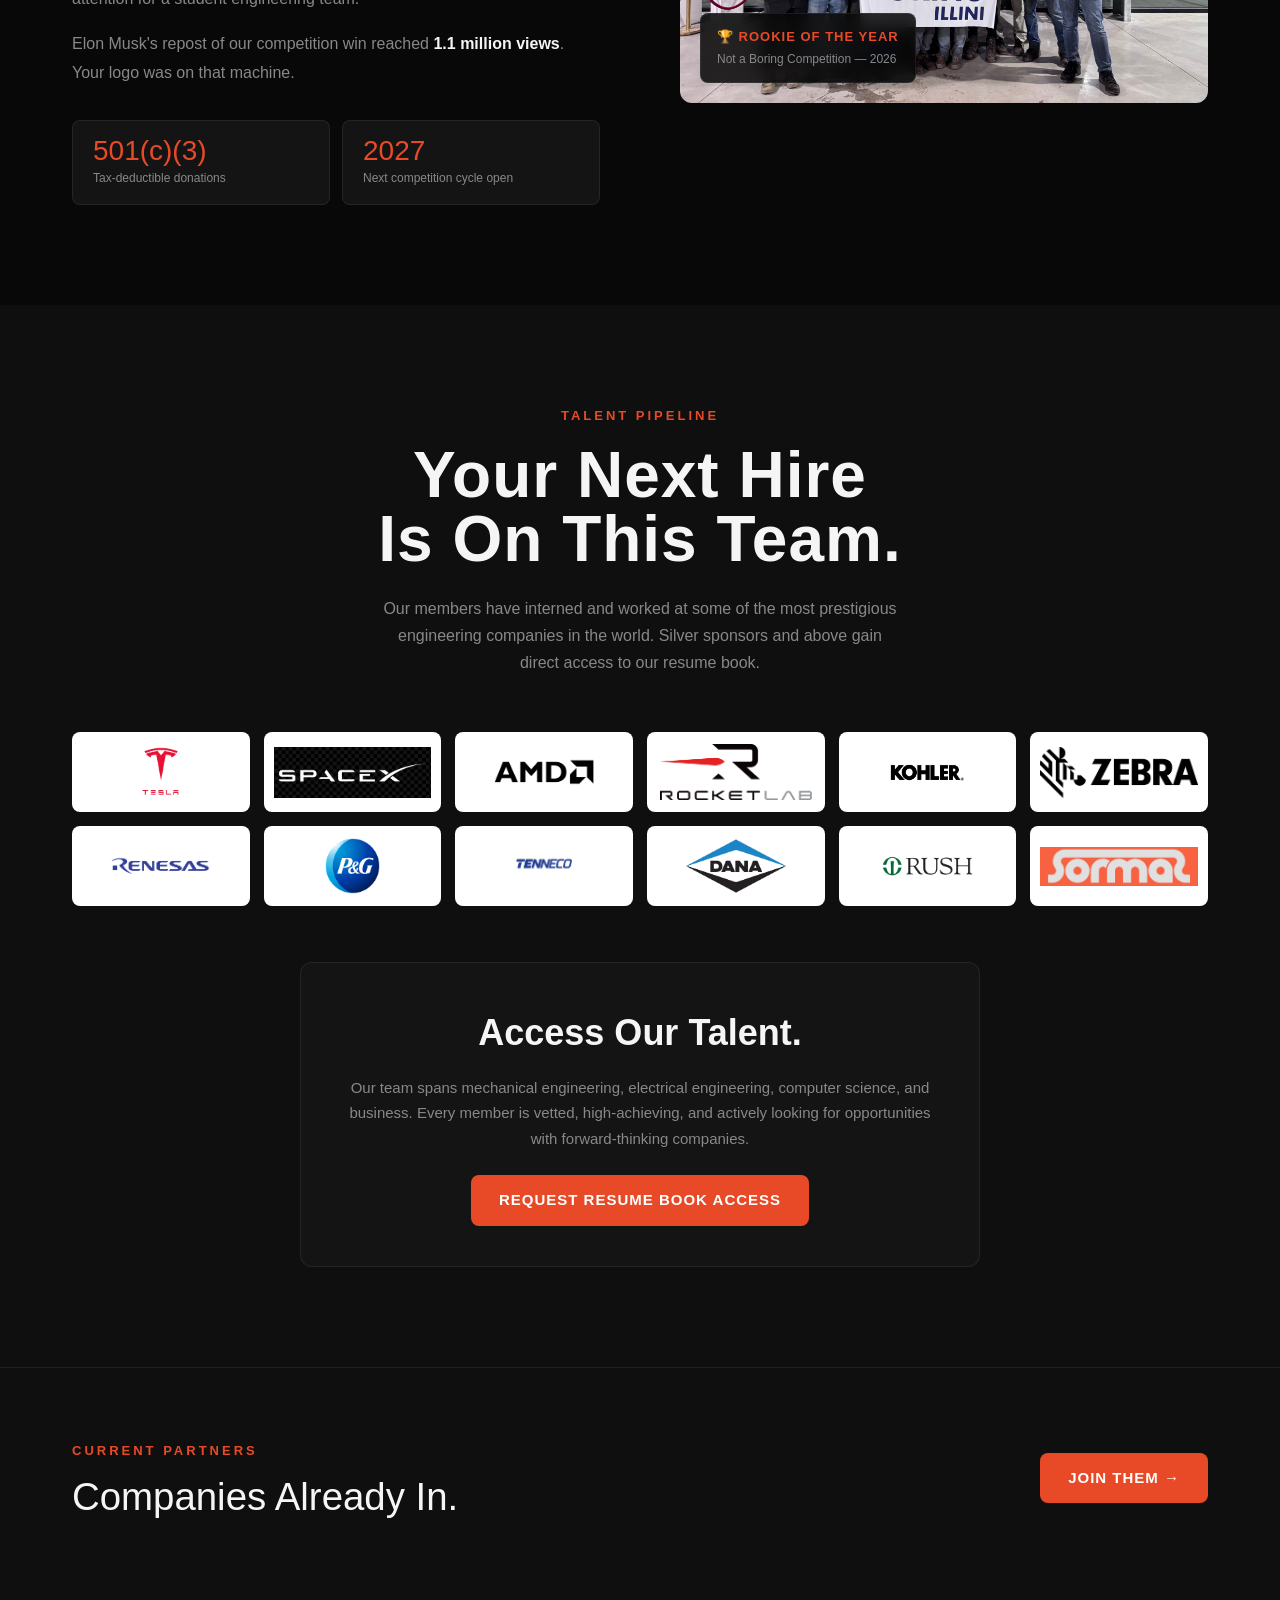
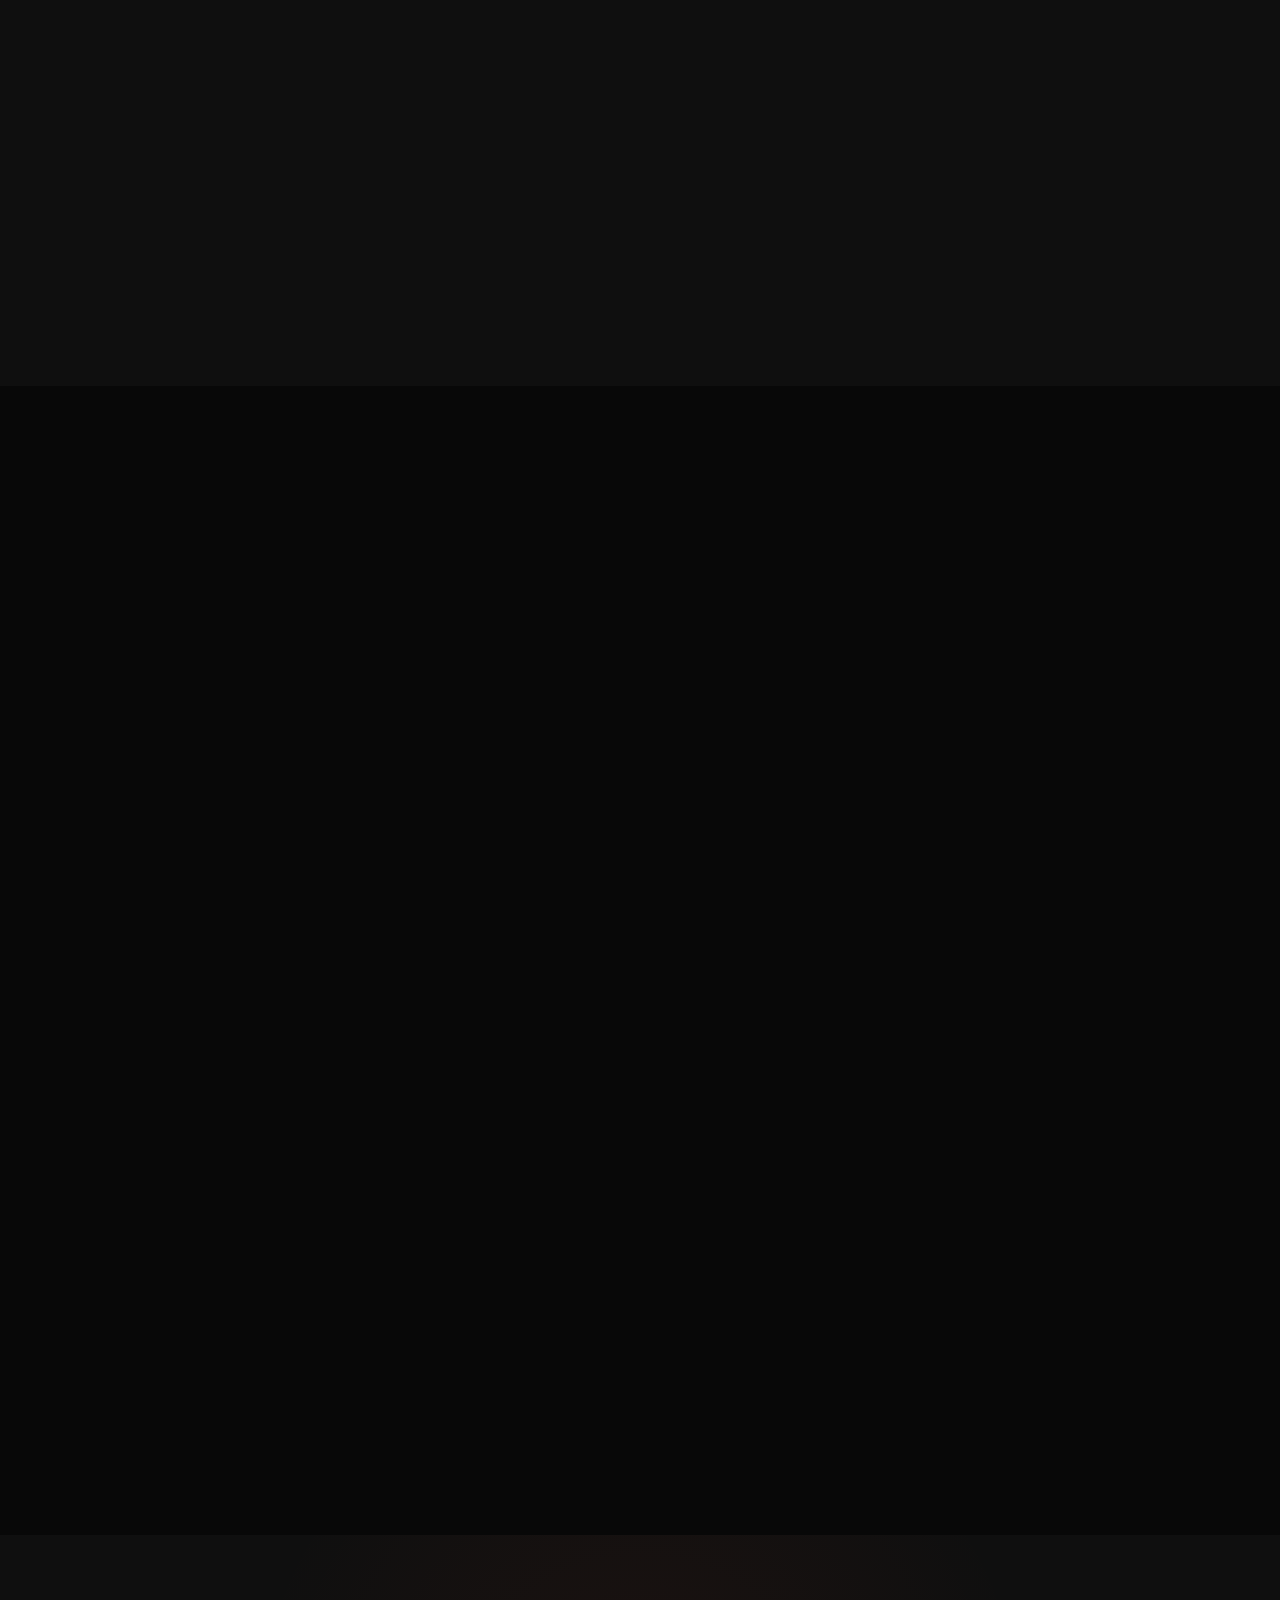
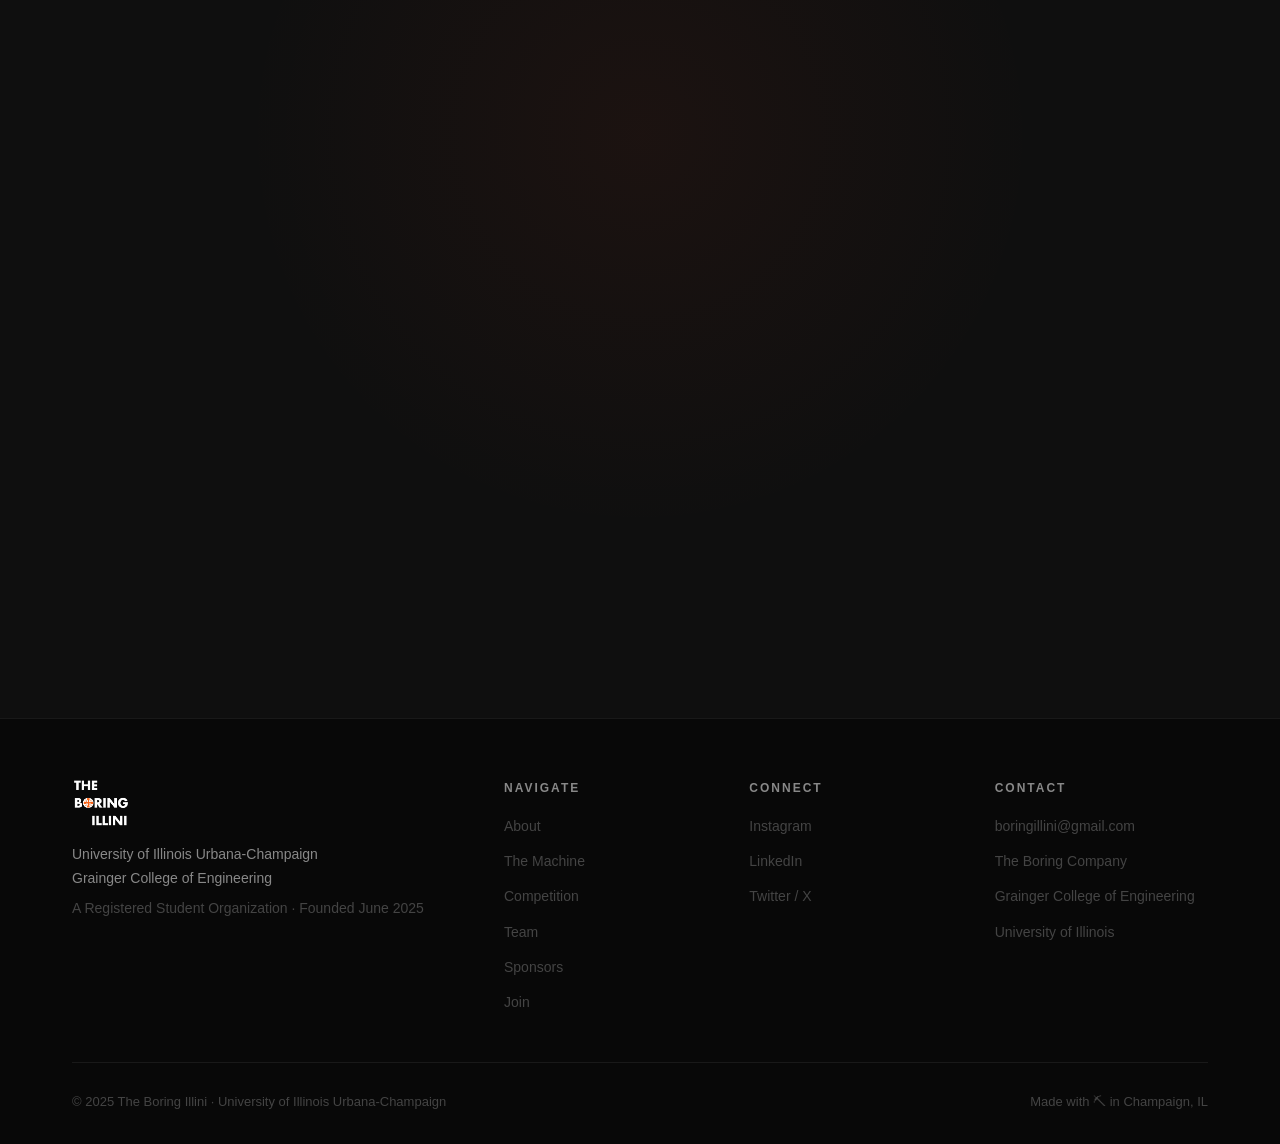
==== commit 222ea7ae: "Version CSS/JS links so Cloudflare serves the updated files Co-Authored-By: Claude Opus 5.5 <noreply" ====
--- a/sponsors.html
+++ b/sponsors.html
@@ -22,7 +22,7 @@
   <link rel="preconnect" href="https://fonts.googleapis.com" />
   <link rel="preconnect" href="https://fonts.gstatic.com" crossorigin />
   <link href="https://fonts.googleapis.com/css2?family=Bebas+Neue&family=Inter:wght@300;400;500;600;700&family=Barlow+Condensed:wght@400;600;700;800&display=swap" rel="stylesheet" />
-  <link rel="stylesheet" href="style.css" />
+  <link rel="stylesheet" href="style.css?v=2" />
 
   <style>
     /* ── Hero ───────────────────────────────────────────────── */
@@ -1026,6 +1026,6 @@
     </div>
   </footer>
 
-  <script src="sponsors.js"></script>
+  <script src="sponsors.js?v=2"></script>
 </body>
 </html>
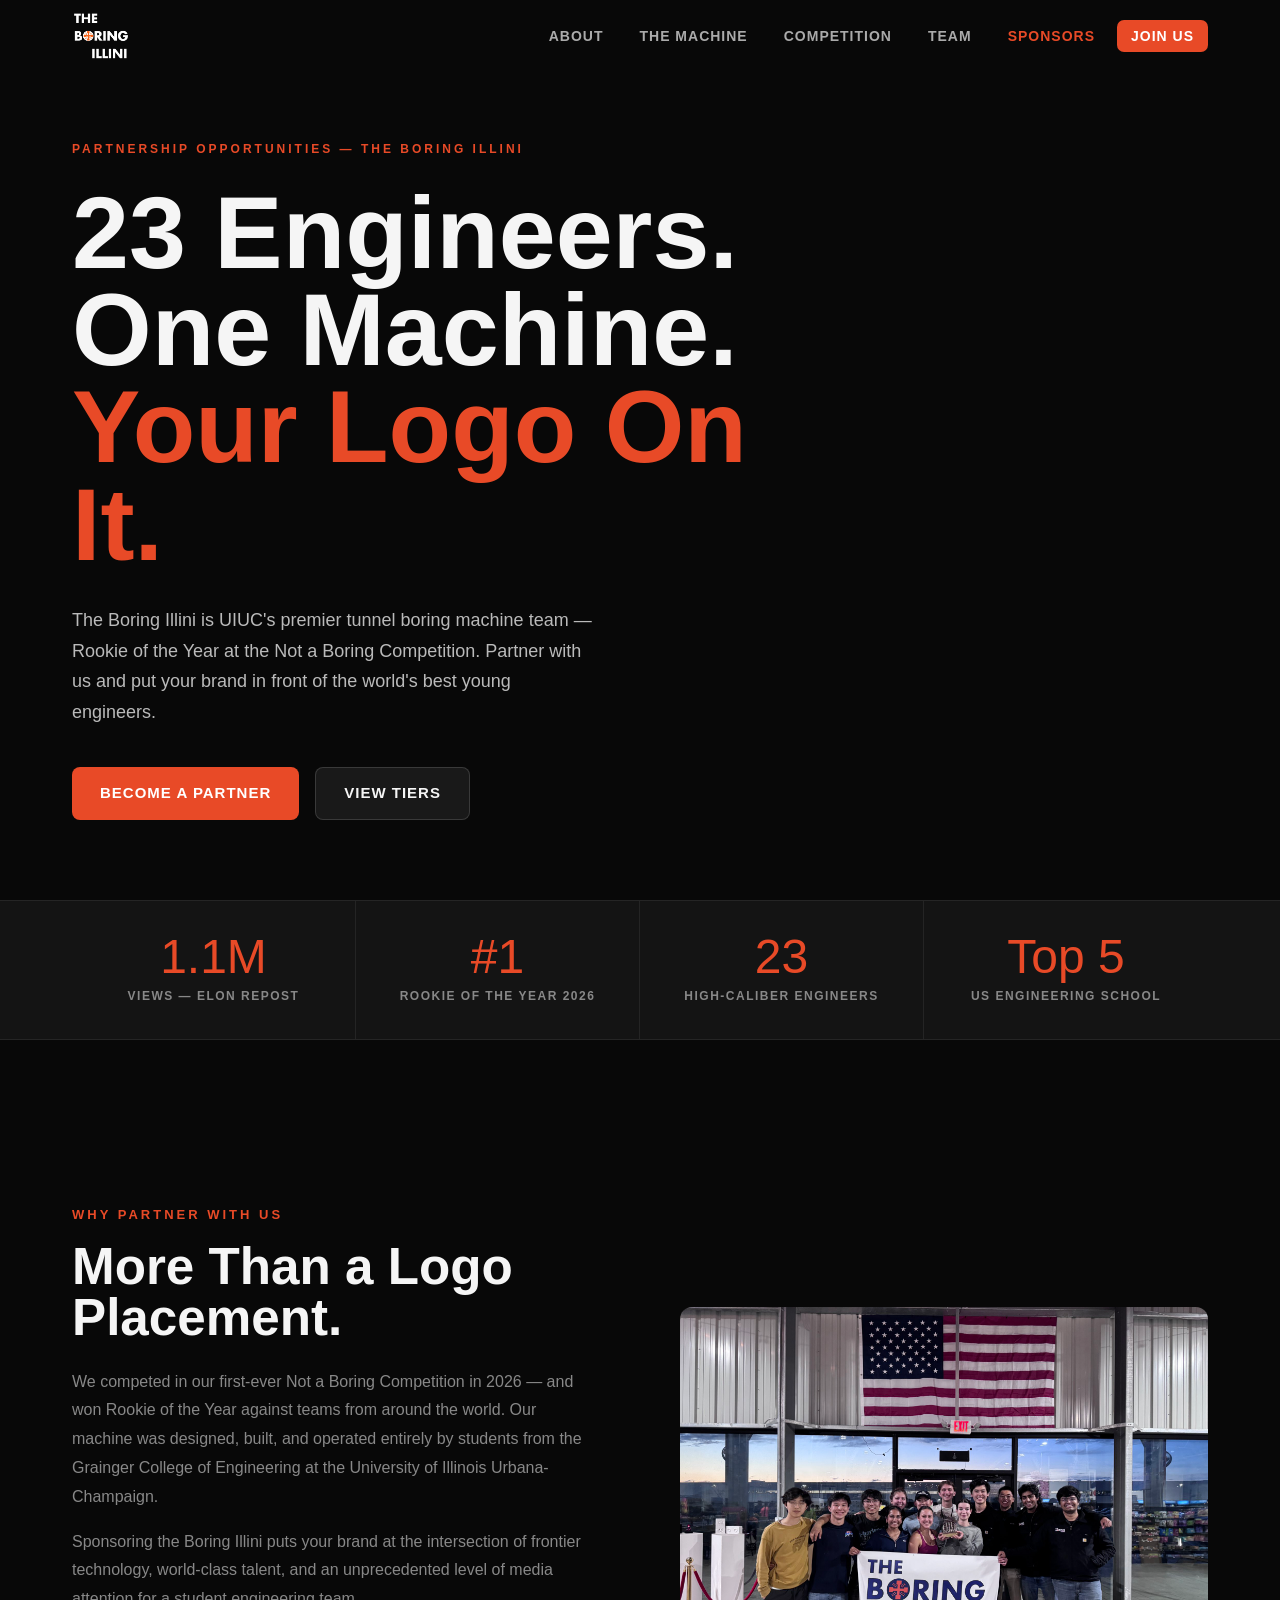
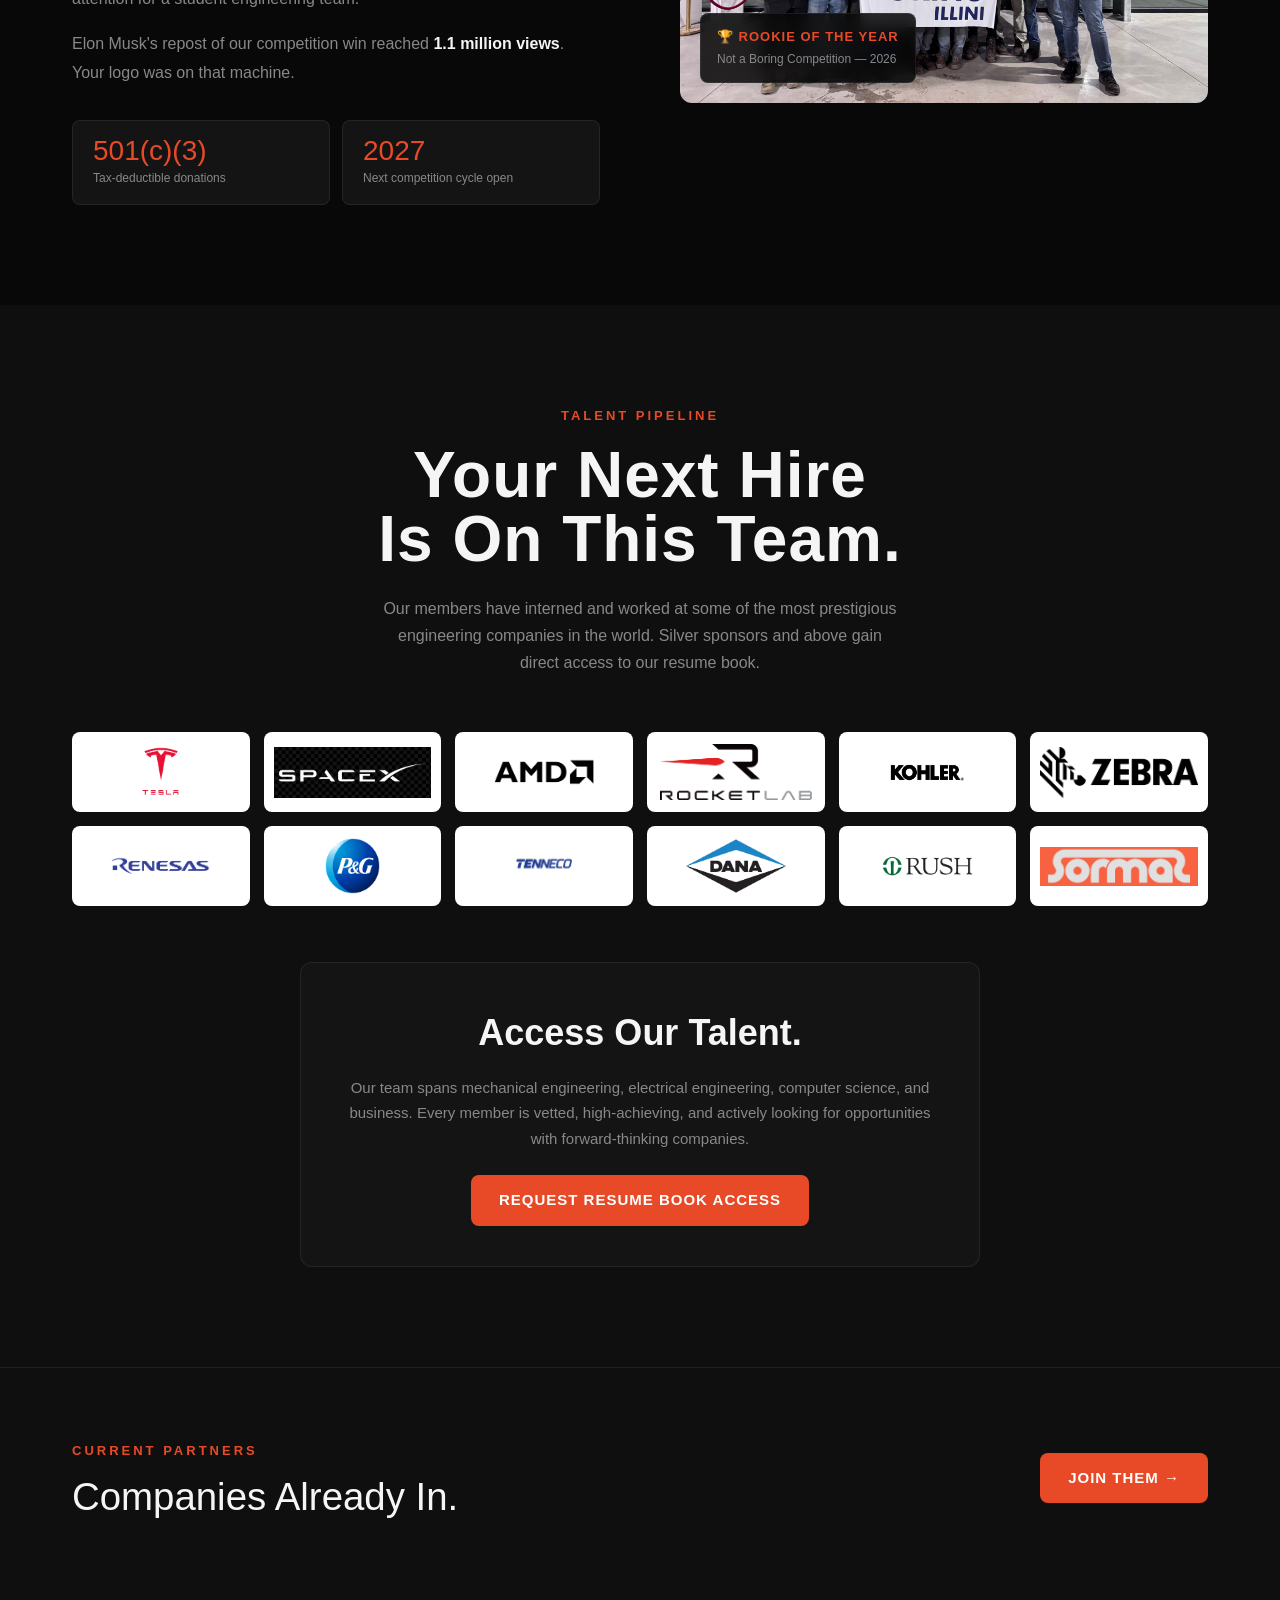
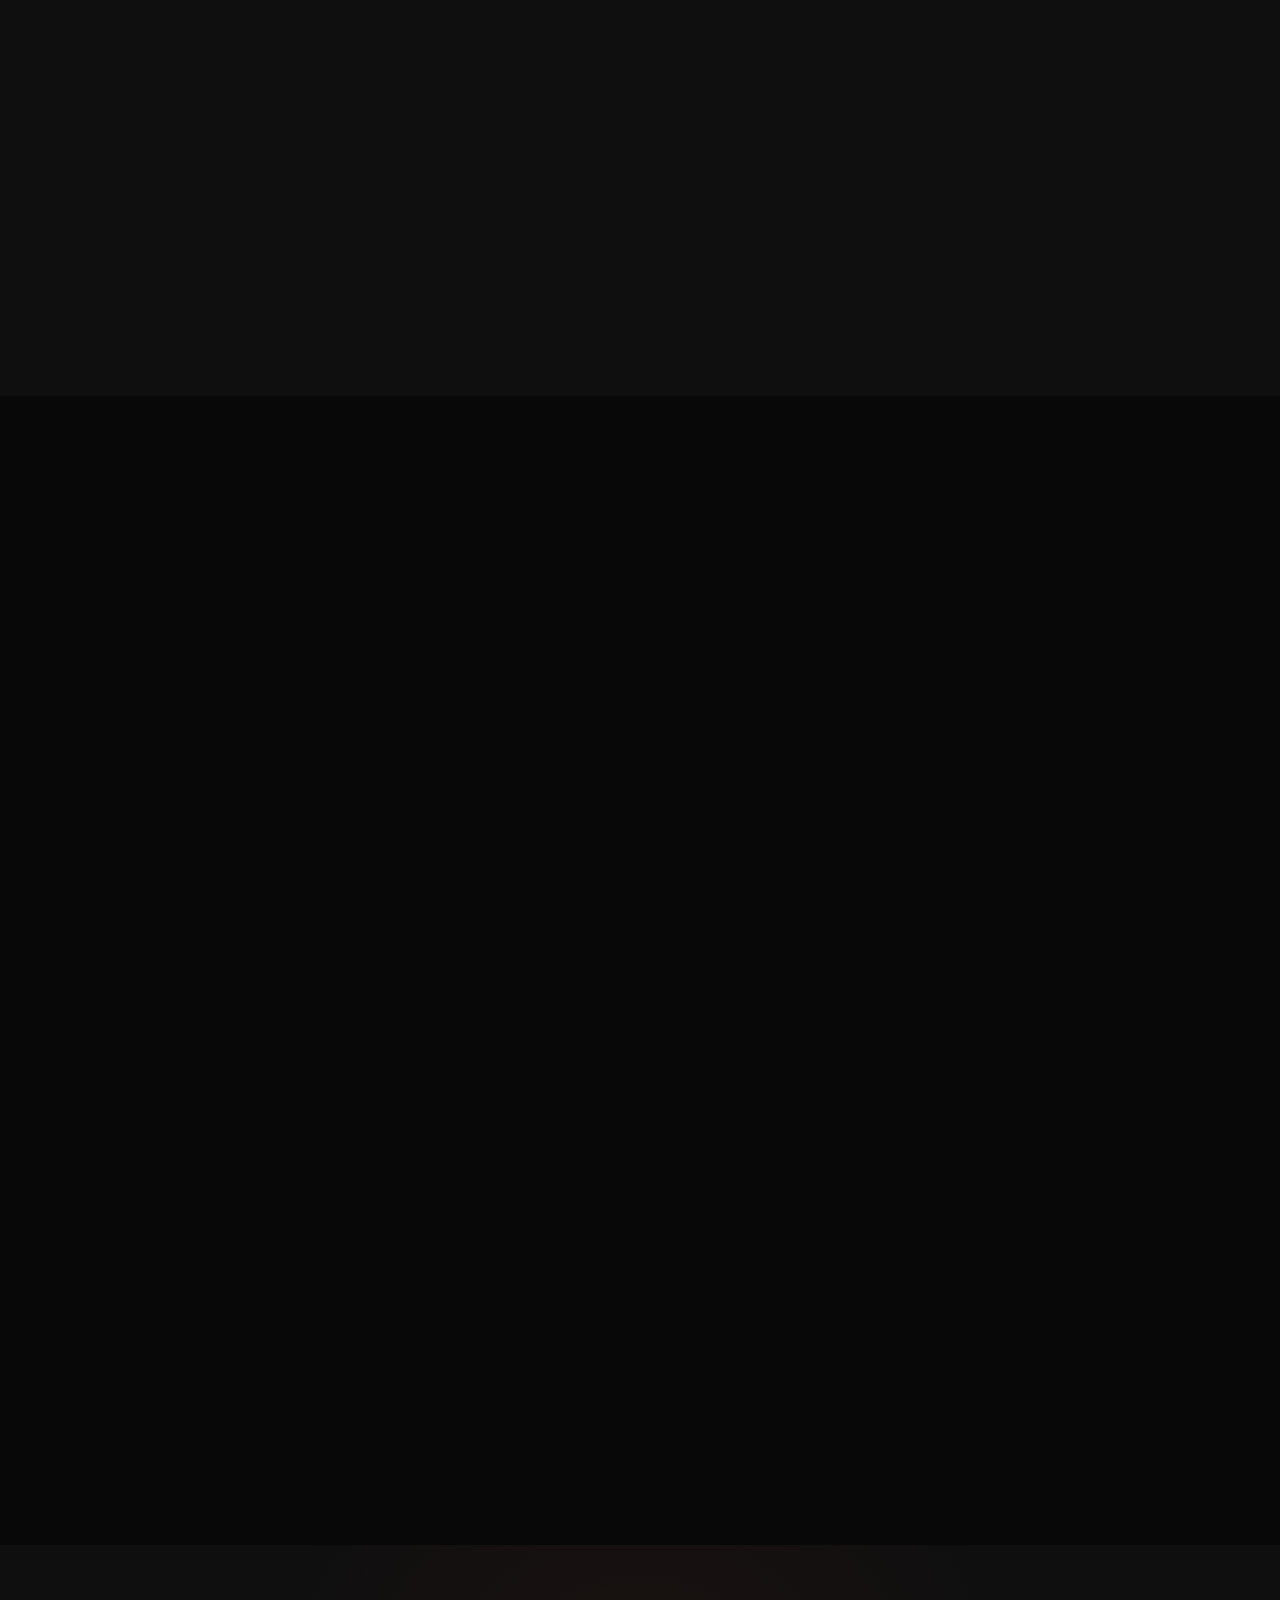
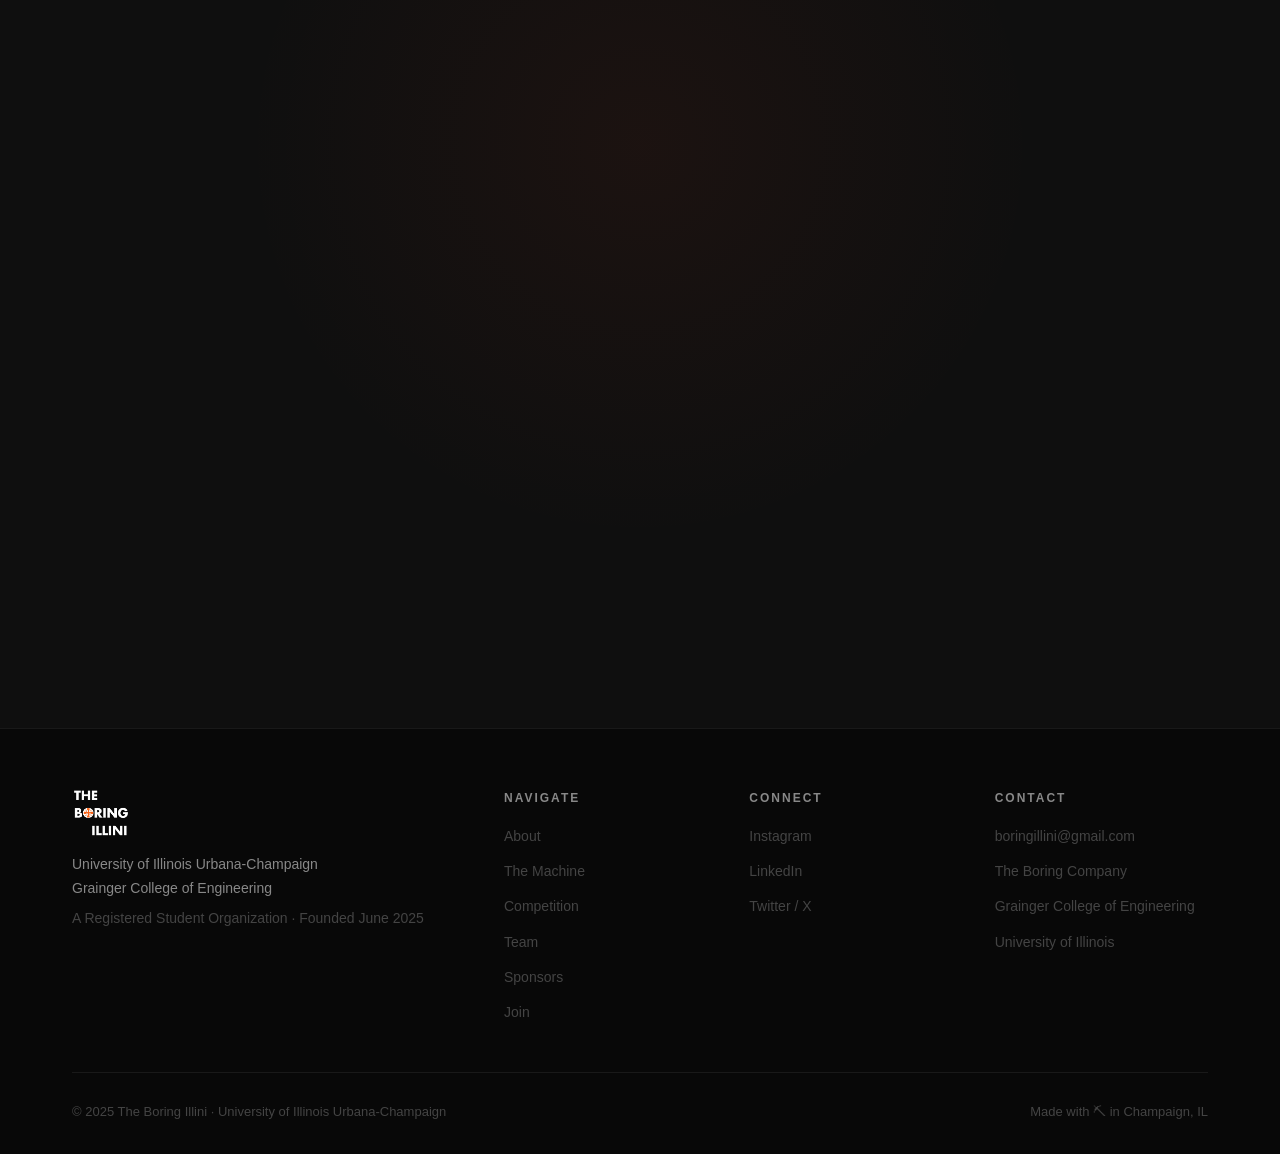
==== commit b82d1440: "Add Progressive Automations as Platinum sponsor Co-Authored-By: Claude Opus 5.5 <noreply@anthropic.c" ====
--- a/sponsors.html
+++ b/sponsors.html
@@ -799,9 +799,11 @@
         <a class="sp-collage-item tier-platinum" href="https://www.cmrp.com/" target="_blank" rel="noopener"><img src="assets/logos/chicago-metal1.png" alt="Chicago Metal" /></a>
         <a class="sp-collage-item tier-platinum" href="https://us.sumitomodrive.com/" target="_blank" rel="noopener"><img src="assets/logos/sumitomo.png" alt="Sumitomo" /></a>
         <a class="sp-collage-item tier-platinum" href="https://www.studentaffairs.illinois.edu/about/committees/student-sustainability-committee" target="_blank" rel="noopener"><img src="assets/logos/illinois-green-fund.png" alt="Illinois Green Fund" /></a>
+        <a class="sp-collage-item tier-platinum" href="https://www.progressiveautomations.com/" target="_blank" rel="noopener"><img src="assets/logos/progressive_automations.png" alt="Progressive Automations" /></a>
         <!-- Gold -->
         <a class="sp-collage-item tier-gold" href="https://www.cadence.com/" target="_blank" rel="noopener"><img src="assets/logos/cadence.png" alt="Cadence" /></a>
         <a class="sp-collage-item tier-gold" href="https://one.illinois.edu/graingeresdc/engineering-design-counil-funding/" target="_blank" rel="noopener"><img src="assets/logos/edc.png" alt="EDC" /></a>
+        <a class="sp-collage-item tier-gold" href="https://www.dana.com/" target="_blank" rel="noopener"><img src="assets/logos/dana_incorporated.png" alt="Dana" /></a>
         <!-- Silver -->
         <a class="sp-collage-item tier-silver" href="https://bonnellaluminum.com/" target="_blank" rel="noopener"><img src="assets/logos/bonnell.svg" alt="Bonnell" /></a>
         <a class="sp-collage-item tier-silver" href="https://www.akkerman.com/" target="_blank" rel="noopener"><img src="assets/logos/akkerman.svg" alt="Akkerman" /></a>
